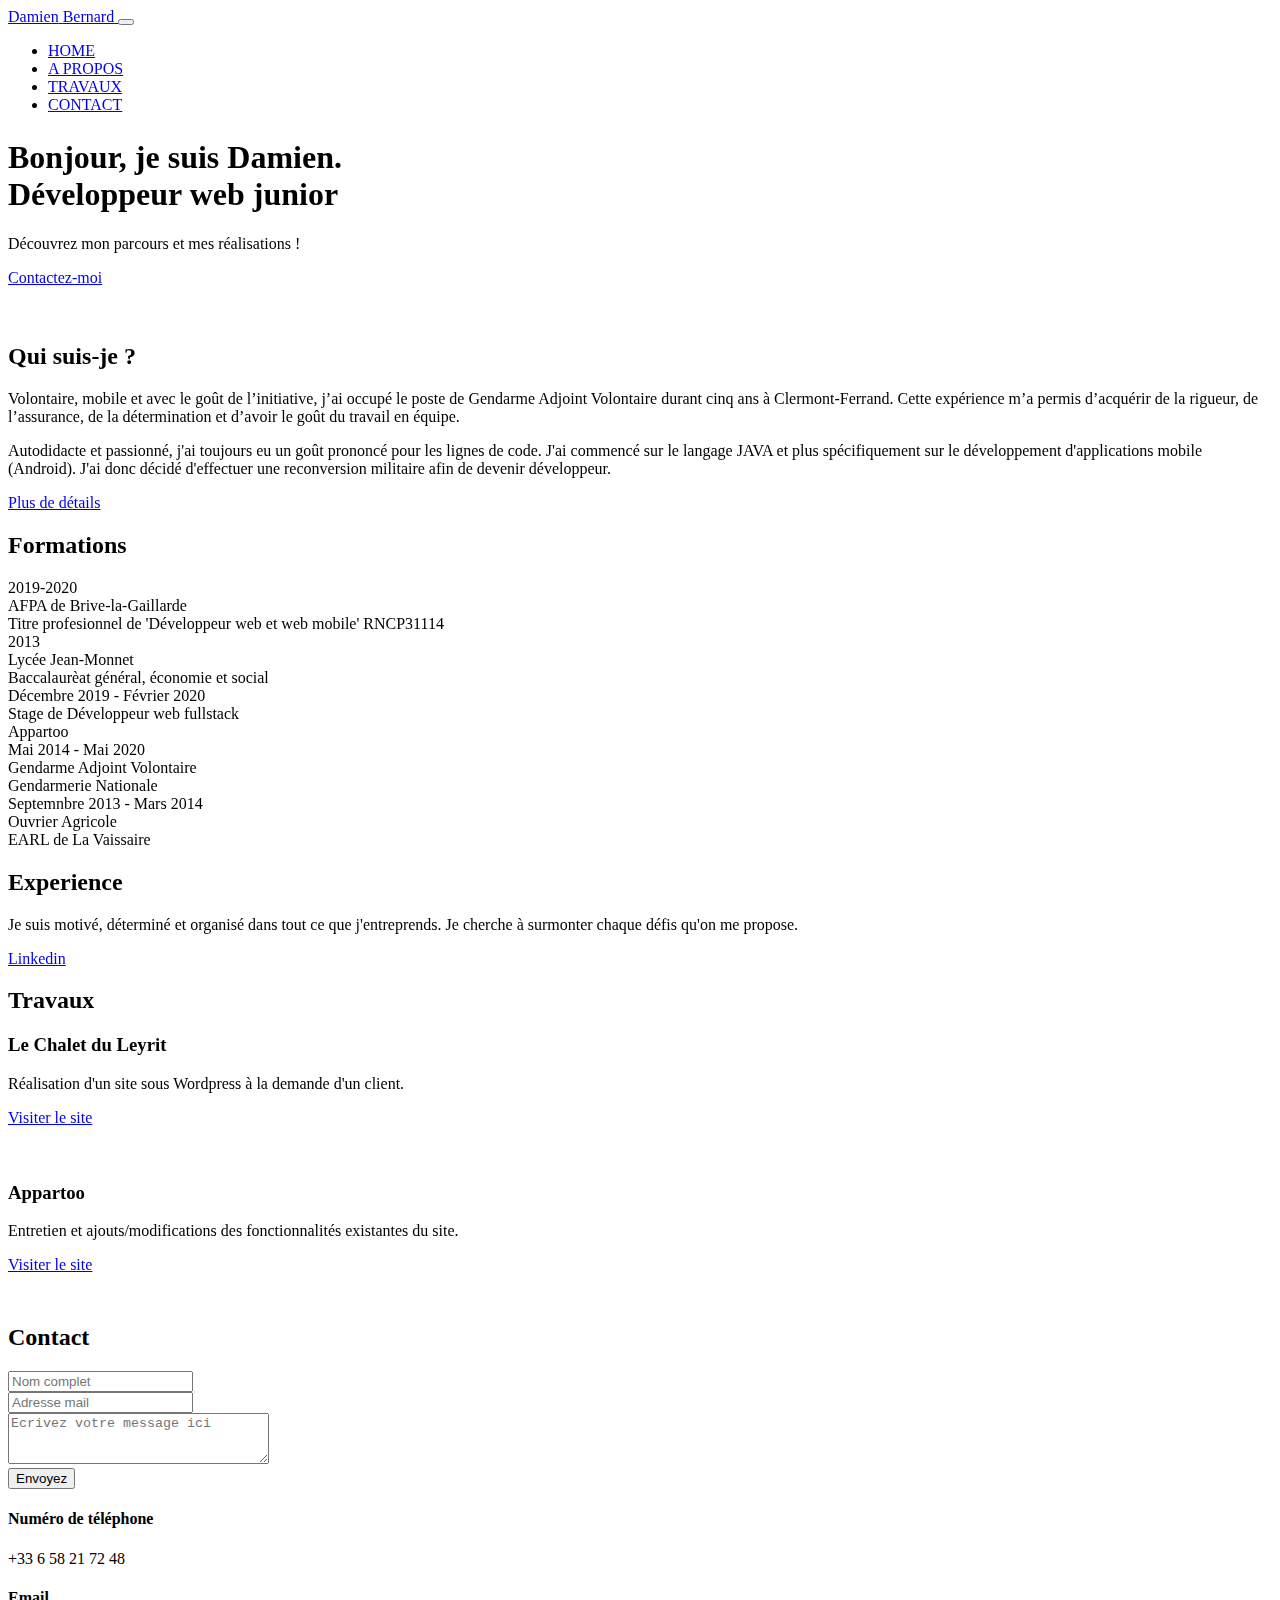
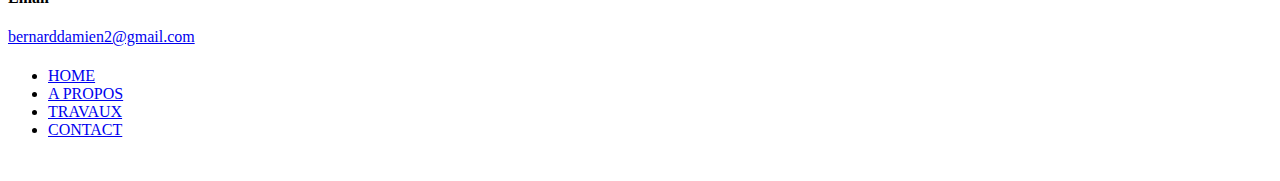
==== index.html @ fbe9af66 "Update index.html" ====
<!DOCTYPE html>
<html lang="en">

<head>
	<meta name="generator" content="Hugo 0.74.3" />

    <meta charset="UTF-8"/>
<meta name="viewport" content="width=device-width, initial-scale=1.0"/>
<meta http-equiv="X-UA-Compatible" content="ie=edge"/>

<script>
    (function (w, d, s, l, i) {
        w[l] = w[l] || [];
        w[l].push({
            'gtm.start': new Date().getTime(),
            event: 'gtm.js'
        });
        var f = d.getElementsByTagName(s)[0],
            j = d.createElement(s),
            dl = l != 'dataLayer' ? '&l=' + l : '';
        j.async = true;
        j.src =
            'https://www.googletagmanager.com/gtm.js?id=GTM-000000' + i + dl;
        f.parentNode.insertBefore(j, f);
    })(window, document, 'script', 'dataLayer', 'GTM-000000');
</script>


<title></title>
<style>
     
    .rad-fade-in {
        will-change: opacity, transform;
        animation-name: rad-fade-in-fallback;
        animation-duration: 5s;
        animation-fill-mode: both;
    }

    @keyframes rad-fade-in-fallback {
        0% {
            opacity: 0;
        }

        75% {
            opacity: 0;
        }

        100% {
            opacity: 1;
        }
    }

    .fonts-loaded .rad-fade-in.rad-waiting {
        animation-name: none;
        opacity: 0;
    }

    .fonts-loaded .rad-fade-in.rad-animate {
        animation-name: rad-fade-in;
        animation-duration: 1.1s;
        animation-fill-mode: both;
    }

    @keyframes rad-fade-in {
        0% {
            opacity: 0;
        }

        100% {
            opacity: 1;
        }
    }

     
    .rad-fade-in-long {
        will-change: opacity, transform;
        animation-name: rad-fade-in-long-fallback;
        animation-duration: 8s;
        animation-fill-mode: both;
    }

    @keyframes rad-fade-in-long-fallback {
        0% {
            opacity: 0;
        }

        75% {
            opacity: 0;
        }

        100% {
            opacity: 1;
        }
    }

    .fonts-loaded .rad-fade-in-long.rad-waiting {
        animation-name: none;
        opacity: 0;
    }

    .fonts-loaded .rad-fade-in-long.rad-animate {
        animation-name: rad-fade-in-long;
        animation-duration: 2s;
        animation-fill-mode: both;
    }

    @keyframes rad-fade-in-long {
        0% {
            opacity: 0;
        }

        20% {
            opacity: 0;
        }

        100% {
            opacity: 1;
        }
    }

     
    .rad-fade-down {
        will-change: opacity, transform;
        animation-name: rad-fade-down-fallback;
        animation-duration: 5s;
        animation-fill-mode: both;
        transform: translateY(-30px);
    }

    @keyframes rad-fade-down-fallback {
        0% {
            opacity: 0;
            transform: translateY(-30px);
        }

        75% {
            opacity: 0;
            transform: translateY(-30px);
        }

        100% {
            opacity: 1;
            transform: translateY(0);
        }
    }

    .fonts-loaded .rad-fade-down.rad-waiting {
        animation-name: none;
        opacity: 0;
        transform: translateY(-30px);
    }

    .fonts-loaded .rad-fade-down.rad-animate {
        animation-name: rad-fade-down;
        animation-duration: 1.1s;
    }

    @keyframes rad-fade-down {
        0% {
            opacity: 0;
            transform: translateY(-30px);
        }

        100% {
            opacity: 1;
            transform: translateY(0);
        }
    }

     
    .rad-scale-down {
        will-change: opacity, transform;
        animation-name: rad-scale-down-fallback;
        animation-duration: 5s;
        animation-fill-mode: both;
        transform-origin: 50% 0;
    }

    @keyframes rad-scale-down-fallback {
        0% {
            opacity: 0;
            transform: scaleY(0.95);
        }

        75% {
            opacity: 0;
            transform: scaleY(0.95);
        }

        100% {
            opacity: 1;
            transform: scaleY(1);
        }
    }

    .fonts-loaded .rad-scale-down.rad-waiting {
        animation-name: none;
        opacity: 0;
        transform: scaleY(0.95);
    }

    .fonts-loaded .rad-scale-down.rad-animate {
        animation-name: rad-scale-down;
        animation-duration: 1.1s;
        animation-fill-mode: both;
    }

    @keyframes rad-scale-down {
        0% {
            opacity: 0;
            transform: scaleY(0.95);
        }

        100% {
            opacity: 1;
            transform: scaleY(1);
        }
    }
</style>


<link rel="stylesheet" href="https://raditian-hugo.radity.com/css/main.css"/>

<link rel="stylesheet" href="https://raditian-hugo.radity.com/css/rad-icons.css"/>

<link rel="stylesheet" href="https://raditian-hugo.radity.com/css/custom.css"/>


    


</head>

<body>

	<header class="header fixed-top rad-animation-group" id="header">
  <div class="container rad-fade-in">
    <nav class="navbar navbar-expand-lg navbar-light p-0">
      <a class="navbar-brand" href="https://raditian-hugo.radity.com/">
        <span>Damien</span>
        <span>Bernard</span>
        
      </a>
      <button
        class="navbar-toggler"
        type="button"
        data-toggle="collapse"
        data-target="#navbarSupportedContent, #header"
        aria-controls="navbarSupportedContent"
        aria-expanded="false"
        aria-label="Toggle navigation"
      >
        <span class="navbar-toggler-icon"></span>
      </button>

      <div class="collapse navbar-collapse" id="navbarSupportedContent">
        <ul class="navbar-nav ml-lg-auto">
          <li class="nav-item">
            <a class="nav-link" href="https://raditian-hugo.radity.com/">HOME</a>
          </li>
          
          <li class="nav-item">
            <a data-scroll class="nav-link" href="#about"
              >A PROPOS</a
            >
          </li>
          
          <li class="nav-item">
            <a data-scroll class="nav-link" href="#portfolio"
              >TRAVAUX</a
            >
          </li>
          
          <li class="nav-item">
            <a data-scroll class="nav-link" href="#contact"
              >CONTACT</a
            >
          </li>
          
        </ul>
      </div>
    </nav>
  </div>
</header>


	
	
<section class="rad-showcase rad-showcase--index rad-animation-group rad-fade-down">
  <div class="rad-showcase__bg">
    <img
      class="lozad img-responsive"
      src="[data-uri]"
      data-src="https://raditian-hugo.radity.com/img/showcase/showcase2.png"
      data-srcset="https://raditian-hugo.radity.com/img/showcase/showcase2.png 1x, https://raditian-hugo.radity.com/img/showcase/showcase2@2x.png 2x"
      alt=""
    />
  </div>
  <div class="container">
    <div class="row">
      <div class="col-12 col-sm-12 col-md-8 col-lg-7 col-xl-6">
        <h1 class="display-1">
          Bonjour, je suis Damien.
          <br />
          <span
            >Développeur web junior</span
          >
        </h1>
        <p class="lead">
          Découvrez mon parcours et mes réalisations !
        </p>
        <a
          href="#contact"
          class="btn btn-primary"
        >
          <i class="icon-mail-fill"></i>
          Contactez-moi
        </a>
      </div>
    </div>
    <div class="row platform-links">
      <div class="col-12">
        
        <a href="https://www.linkedin.com/in/damien-bernard-83b932193/" target="_blank"
          ><i class="icon-linkedin-line"></i
        ></a>
        
        <a href="https://github.com/DamienBERNARD666" target="_blank"
          ><i class="icon-github-line"></i
        ></a>
        
        <a href="https://www.instagram.com/damien.bernard999/" target="_blank"
          ><i class="icon-instagram-line"></i
        ></a>
        
      </div>
    </div>
  </div>
  <div class="rad-showcase__bg rad-showcase__bg--mobile">
    <img
      class="lozad img-responsive"
      src="[data-uri]"
      data-src="https://raditian-hugo.radity.com/img/showcase/showcase-mobile2.jpg"
      alt=""
    />
  </div>
</section>


	
	
<section class="section rad-animation-group pb-0" id="about">
  <div class="container rad-fade-down">
    <div class="row d-flex flex-column-reverse flex-md-row">
      <div class="about__profile-picture col-12 col-md-6">
        <img
          class="lozad img-responsive image-left-overflow"
          src="[data-uri]"
          data-src="./img/who-am-i/user-picture2.png"
          data-srcset="./img/who-am-i/user-picture2.png 1x, ./img/who-am-i/user-picture2@2x.png 2x"
          alt="Profile Picture"
        />
      </div>
      <div class="col-12 col-md-6 my-auto my-auto">
        <h2>Qui suis-je ?</h2>
        <p class="lead">
          <p class="lead"> Volontaire, mobile et avec le goût de l’initiative, j’ai occupé le poste de Gendarme Adjoint Volontaire durant cinq ans à Clermont-Ferrand. Cette expérience m’a permis d’acquérir de la rigueur, de l’assurance, de la détermination et d’avoir le goût du travail en équipe. </p> <p class="lead"> Autodidacte et passionné, j'ai toujours eu un goût prononcé pour les lignes de code. J'ai commencé sur le langage JAVA et plus spécifiquement sur le développement d'applications mobile (Android). J'ai donc décidé d'effectuer une reconversion militaire afin de devenir développeur. </p>
        </p>
        <a
          href="https://www.linkedin.com/in/damien-bernard-83b932193/"
          target="_blank"
          class="btn btn-primary"
        >
          <i class="icon-smile-fill"></i>
          Plus de détails
        </a>
      </div>
    </div>
  </div>
</section>


	
	
<section class="section section--border-bottom rad-animation-group">
    <div class="container">
        <div class="row rad-fade-down">
            <div class="col-12">
                <h2>Formations</h2>
                <div class="row pt-2 pt-md-4">
                    
                    <div class="col-12 col-sm-6 mb-4 mb-sm-0">
                        <div class="education">
                            <div class="education__date">2019-2020</div>
                            <div class="education__title">AFPA de Brive-la-Gaillarde</div>
                            <div class="education__degree">
                                Titre profesionnel de &#39;Développeur web et web mobile&#39; RNCP31114
                            </div>
                        </div>
                    </div>
                    
                    <div class="col-12 col-sm-6 mb-4 mb-sm-0">
                        <div class="education">
                            <div class="education__date">2013</div>
                            <div class="education__title">Lycée Jean-Monnet</div>
                            <div class="education__degree">
                                Baccalaurèat général, économie et social
                            </div>
                        </div>
                    </div>
                    
                </div>
            </div>
        </div>
    </div>
</section>


	
	
<section id="experience" class="section section--border-bottom rad-animation-group">
    <div class="container">
        <div class="row flex-column-reverse flex-md-row rad-fade-down">
            <div class="col-12 col-sm-6 mt-5 mt-sm-0">
                
                <div class="experience">
                    <div class="experience__date">Décembre 2019 - Février 2020</div>
                    <div class="experience__title">Stage de Développeur web fullstack</div>
                    <div class="experience__company">Appartoo</div>
                </div>
                
                <div class="experience">
                    <div class="experience__date">Mai 2014 - Mai 2020</div>
                    <div class="experience__title">Gendarme Adjoint Volontaire</div>
                    <div class="experience__company">Gendarmerie Nationale</div>
                </div>
                
                <div class="experience">
                    <div class="experience__date">Septemnbre 2013 - Mars 2014</div>
                    <div class="experience__title">Ouvrier Agricole</div>
                    <div class="experience__company">EARL de La Vaissaire</div>
                </div>
                
            </div>
            <div class="col-12 col-sm-6">
                <h2>Experience</h2>
                <p class="lead">
                    Je suis motivé, déterminé et organisé dans tout ce que j&#39;entreprends. Je cherche à surmonter chaque défis qu&#39;on me propose.
                </p>
                <a href="https://www.linkedin.com/in/damien-bernard-83b932193//" class="btn btn-primary"
                   target="_blank">
                    <i class="icon-linkedin-fill"></i>
                    Linkedin
                    <i class="icon-arrow-right"></i></a>
                <a href="https://raditian-hugo.radity.com/" class="btn btn-frameless"
                   target="_blank">
                    <i class=""></i>
                    
                </a>
            </div>
        </div>
    </div>
</section>


	
	
<section id="portfolio" class="section section--border-bottom">
  <div class="container">
    <h2 class=" rad-animation-group rad-fade-down">
      Travaux
    </h2>
    <div class="row row--padded rad-animation-group rad-fade-down">
      <div class="col-12">
        <div class="clients">
          
        </div>
      </div>
    </div>
    
    <div
      class="row row--padded rad-animation-group rad-fade-down flex-column-reverse flex-md-row"
    >
      
      <div class="col-12 col-md-5 mt-4 mt-md-0 my-md-auto">
        <h3>Le Chalet du Leyrit</h3>
        <p class="lead">
          Réalisation d&#39;un site sous Wordpress à la demande d&#39;un client.
        </p>
        <a href="https://lechaletduleyrit.fr/" class="btn btn-primary"
          >Visiter le site<i class="icon-arrow-right"></i
        ></a>
      </div>
      <div class="col-12 col-md-7 pl-md-0 text-right">
        <img
          class='lozad img-responsive img-clip-left-backward'
          src="[data-uri]"
          data-src="https://raditian-hugo.radity.com/img/works/lechaletduleyrit.jpg"
          data-srcset="https://raditian-hugo.radity.com/img/works/lechaletduleyrit.jpg 1x, https://raditian-hugo.radity.com/img/works/lechaletduleyrit@2x.jpg 2x"
          alt="Le Chalet du Leyrit"
        />
      </div>
      
    </div>
    
    <div
      class="row row--padded rad-animation-group rad-fade-down "
    >
      
      <div class="col-12 col-md-7 pl-md-0 text-right">
        <img
          class='lozad img-responsive img-clip-right-backward'
          src="[data-uri]"
          data-src="https://raditian-hugo.radity.com/img/works/appartoo.jpg"
          data-srcset="https://raditian-hugo.radity.com/img/works/appartoo.jpg 1x, https://raditian-hugo.radity.com/img/works/appartoo@2x.jpg 2x"
          alt="Appartoo"
        />
      </div>
      <div class="col-12 col-md-5 mt-4 mt-md-0 my-md-auto">
        <h3>Appartoo</h3>
        <p class="lead">
          Entretien et ajouts/modifications des fonctionnalités existantes du site.
        </p>
        <a href="https://www.appartoo.com/" class="btn btn-primary"
          >Visiter le site<i class="icon-arrow-right"></i
        ></a>
      </div>
      
    </div>
    
  </div>
</section>


	
	
<section id="contact" class="section section--contact pt-0">
    <div class="container">
        <div class="contact">
            <h2>Contact</h2>
            <div class="row pt-2">
                <div class="col-12 col-lg-7">
                    <form action="mailto:bernarddamien2@gmail.com" method="POST" enctype="text/plain">
                        <div class="row">
                            <div class="col-12 col-sm-6">
                                <input type="text" name="Nom complet" id="full_name"
                                       placeholder="Nom complet"/>
                            </div>
                            <div class="col-12 col-sm-6">
                                <input type="text" name="Email" id="email"
                                       placeholder="Adresse mail"/>
                            </div>
                        </div>
                        <div class="row pt-4">
                            <div class="col-12">
                                <textarea name="Corps du message" id="message"
                                          cols="30" rows="3" placeholder="Ecrivez votre message ici"></textarea>
                            </div>
                        </div>
                        <div class="row pt-4">
                            <div class="col-12">
                                <button type="submit" class="btn btn-primary">
                                    <i class="icon-mail-fill"></i>
                                    Envoyez
                                </button>
                            </div>
                        </div>
                    </form>
                </div>
                <div class="col-12 col-lg-5 contact__info">
                    <h4>Numéro de téléphone</h4>
                    <span>&#43;33 6 58 21 72 48</span>
                    <h4>Email</h4>
                    <span><a href="mailto:bernarddamien2@gmail.com">bernarddamien2@gmail.com</a></span>
                    <h4></h4>
                    <span></span>
                </div>
            </div>
        </div>
    </div>
</section>


	

	<footer class="footer">
  <div class="container">
    <div class="footer__left">
      <div class="footer__copy">
        
      </div>
    </div>
    <div class="footer__links">
      <ul class="navbar-nav ">
        <li class="nav-item">
          <a class="nav-link" href="/">HOME</a>
        </li>
        
        <li class="nav-item">
          <a class="nav-link" href="https://raditian-hugo.radity.com/">A PROPOS</a>
        </li>
        
        <li class="nav-item">
          <a class="nav-link" href="https://raditian-hugo.radity.com/">TRAVAUX</a>
        </li>
        
        <li class="nav-item">
          <a class="nav-link" href="https://raditian-hugo.radity.com/">CONTACT</a>
        </li>
        
      </ul>
    </div>
    <div class="footer__right">
      <a href="https://radity.com/"
        ><img
          src="https://raditian-hugo.radity.com/"
          srcset="https://raditian-hugo.radity.com/ 1x, https://raditian-hugo.radity.com/ 2x"
          alt=""
      /></a>
    </div>
  </div>
</footer>

    <script src='https://raditian-hugo.radity.com/js/rad-animations.js'></script>
<script src='https://raditian-hugo.radity.com/js/library/lozad.min.js'></script>
<script>
  window.addEventListener("load", function() {
    var observer = window.lozad(".lozad", {
      rootMargin: window.innerHeight / 2 + "px 0px",
      threshold: 0.01
    }); 
    observer.observe();
  });
</script>
<script src='https://raditian-hugo.radity.com/js/library/jquery-3.3.1.slim.min.js'></script>
<script src='https://raditian-hugo.radity.com/js/library/bootstrap.min.js'></script>
<script src='https://raditian-hugo.radity.com/js/sticky-header.js'></script>
<script src='https://raditian-hugo.radity.com/js/library/smooth-scroll.polyfills.min.js'></script>
<script src='https://raditian-hugo.radity.com/js/library/fontfaceobserver.js'></script>
<script>
  (function(w) {
    
    if (w.document.documentElement.className.indexOf("fonts-loaded") > -1) {
      return;
    }
    var fontA = new w.FontFaceObserver("Inter", {
      weight: 300
    });
    var fontB = new w.FontFaceObserver("Inter", {
      weight: 400
    });
    var fontC = new w.FontFaceObserver("Inter", {
      weight: 500
    });
    var fontD = new w.FontFaceObserver("Inter", {
      weight: 600
    });
    var fontE = new w.FontFaceObserver("Inter", {
      weight: 700
    });
    var fontF = new w.FontFaceObserver("Inter", {
      weight: 900
    });
    w.Promise.all([fontA.load(), fontC.load(), fontF.load()]).then(function() {
      w.document.documentElement.className += " fonts-loaded";
    });
  })(this);
</script>
<script>
  const scroll = new SmoothScroll('a[href*="#"]');
    $('a.nav-link').on('click', () => {
      const navbar = $('.navbar-collapse');
      if (navbar && navbar.hasClass('show')) {
        $('.navbar-toggler').click();
      }
    })
</script>

</body>

</html>
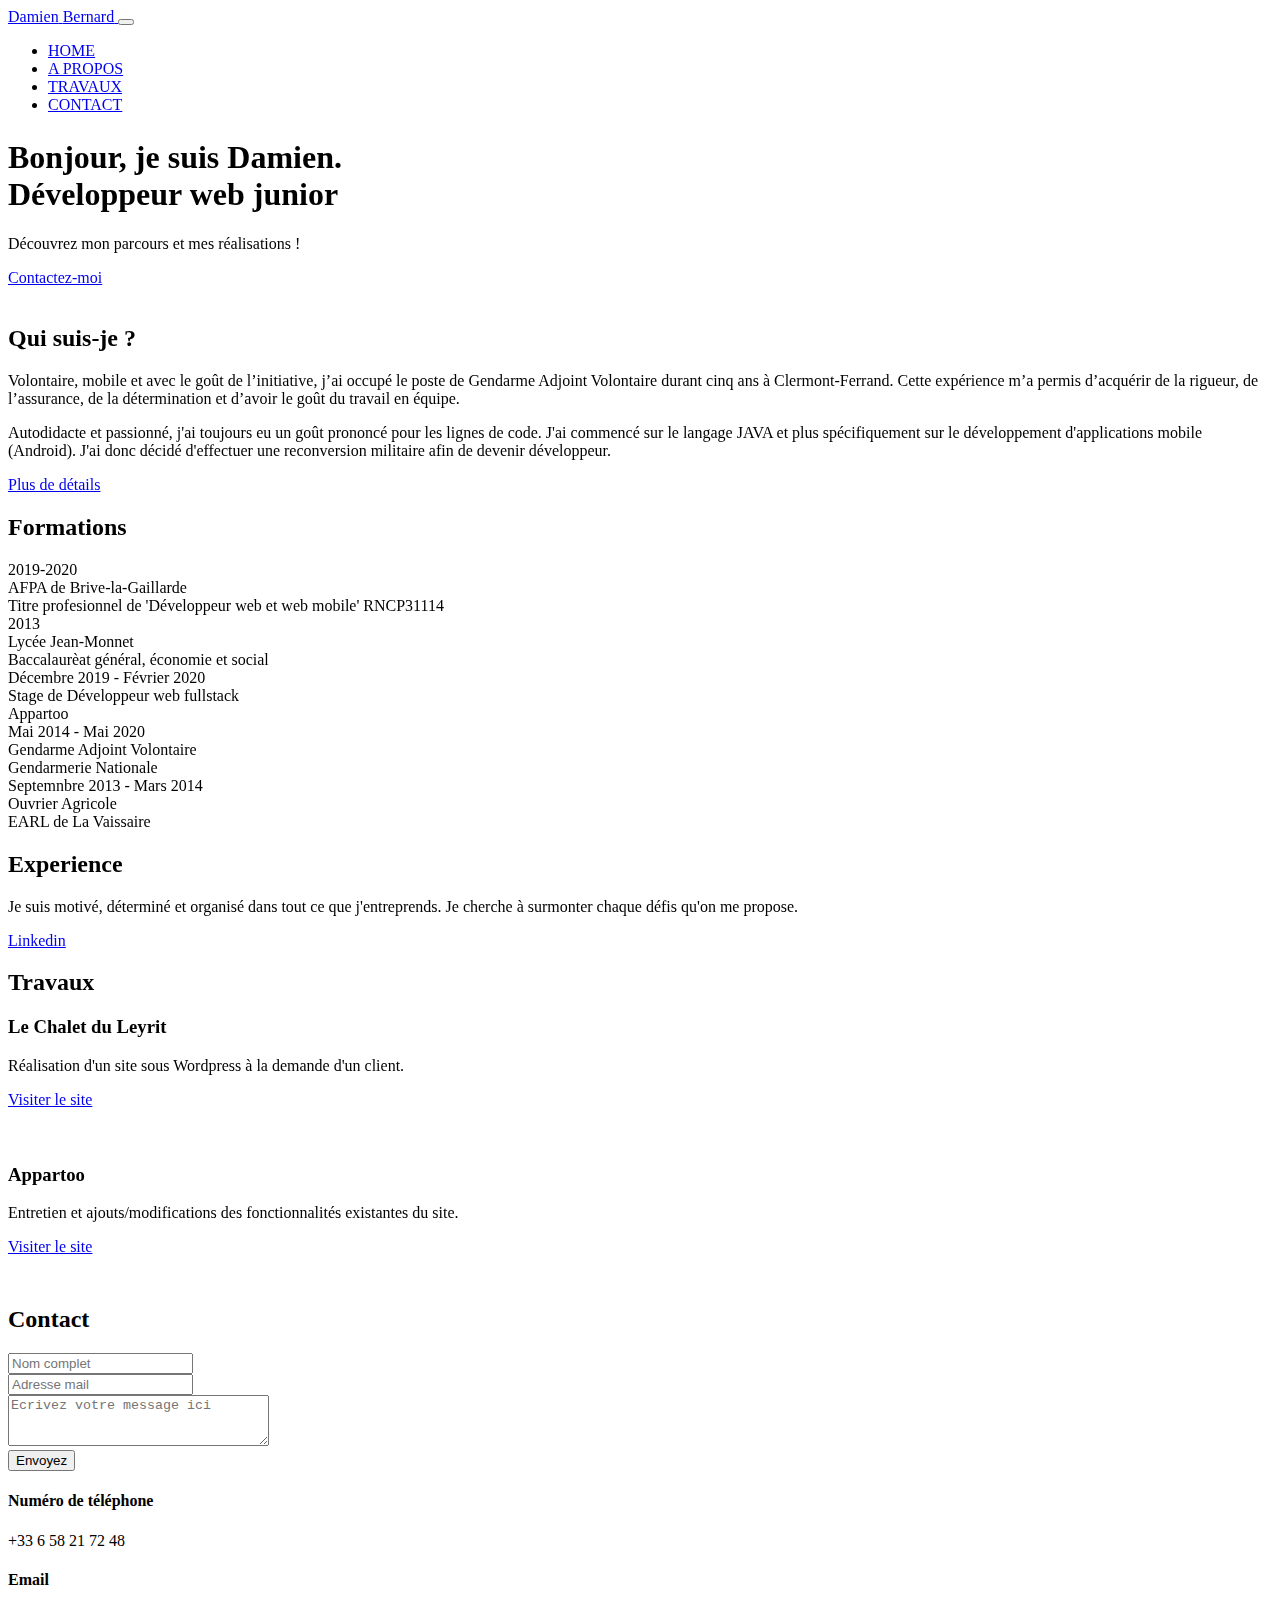
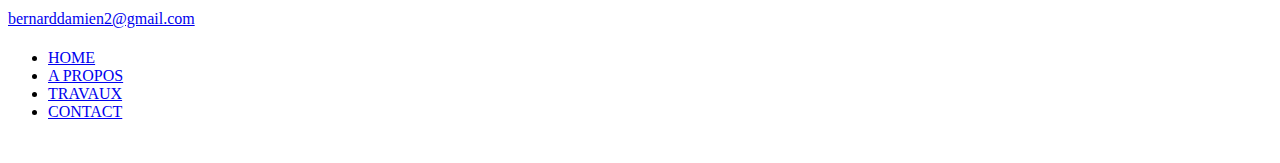
==== commit eb06b9de: "Update index.html" ====
--- a/index.html
+++ b/index.html
@@ -292,8 +292,8 @@
     <img
       class="lozad img-responsive"
       src="[data-uri]"
-      data-src="https://raditian-hugo.radity.com/img/showcase/showcase2.png"
-      data-srcset="https://raditian-hugo.radity.com/img/showcase/showcase2.png 1x, https://raditian-hugo.radity.com/img/showcase/showcase2@2x.png 2x"
+      data-src="img/showcase/showcase2.png"
+      data-srcset="img/showcase/showcase2.png 1x, img/showcase/showcase2@2x.png 2x"
       alt=""
     />
   </div>
@@ -338,7 +338,7 @@
     </div>
   </div>
   <div class="rad-showcase__bg rad-showcase__bg--mobile">
-    <img
+    <img!
       class="lozad img-responsive"
       src="[data-uri]"
       data-src="https://raditian-hugo.radity.com/img/showcase/showcase-mobile2.jpg"
@@ -357,8 +357,8 @@
         <img
           class="lozad img-responsive image-left-overflow"
           src="[data-uri]"
-          data-src="./img/who-am-i/user-picture2.png"
-          data-srcset="./img/who-am-i/user-picture2.png 1x, ./img/who-am-i/user-picture2@2x.png 2x"
+          data-src="img/who-am-i/user-picture2.png"
+          data-srcset="img/who-am-i/user-picture2.png 1x, img/who-am-i/user-picture2@2x.png 2x"
           alt="Profile Picture"
         />
       </div>
@@ -453,11 +453,7 @@
                     <i class="icon-linkedin-fill"></i>
                     Linkedin
                     <i class="icon-arrow-right"></i></a>
-                <a href="https://raditian-hugo.radity.com/" class="btn btn-frameless"
-                   target="_blank">
-                    <i class=""></i>
-                    
-                </a>
+               
             </div>
         </div>
     </div>
@@ -496,8 +492,8 @@
         <img
           class='lozad img-responsive img-clip-left-backward'
           src="[data-uri]"
-          data-src="https://raditian-hugo.radity.com/img/works/lechaletduleyrit.jpg"
-          data-srcset="https://raditian-hugo.radity.com/img/works/lechaletduleyrit.jpg 1x, https://raditian-hugo.radity.com/img/works/lechaletduleyrit@2x.jpg 2x"
+          data-src="img/works/lechaletduleyrit.jpg"
+          data-srcset="img/works/lechaletduleyrit.jpg 1x, img/works/lechaletduleyrit@2x.jpg 2x"
           alt="Le Chalet du Leyrit"
         />
       </div>
@@ -512,8 +508,8 @@
         <img
           class='lozad img-responsive img-clip-right-backward'
           src="[data-uri]"
-          data-src="https://raditian-hugo.radity.com/img/works/appartoo.jpg"
-          data-srcset="https://raditian-hugo.radity.com/img/works/appartoo.jpg 1x, https://raditian-hugo.radity.com/img/works/appartoo@2x.jpg 2x"
+          data-src="img/works/appartoo.jpg"
+          data-srcset="img/works/appartoo.jpg 1x, img/works/appartoo@2x.jpg 2x"
           alt="Appartoo"
         />
       </div>
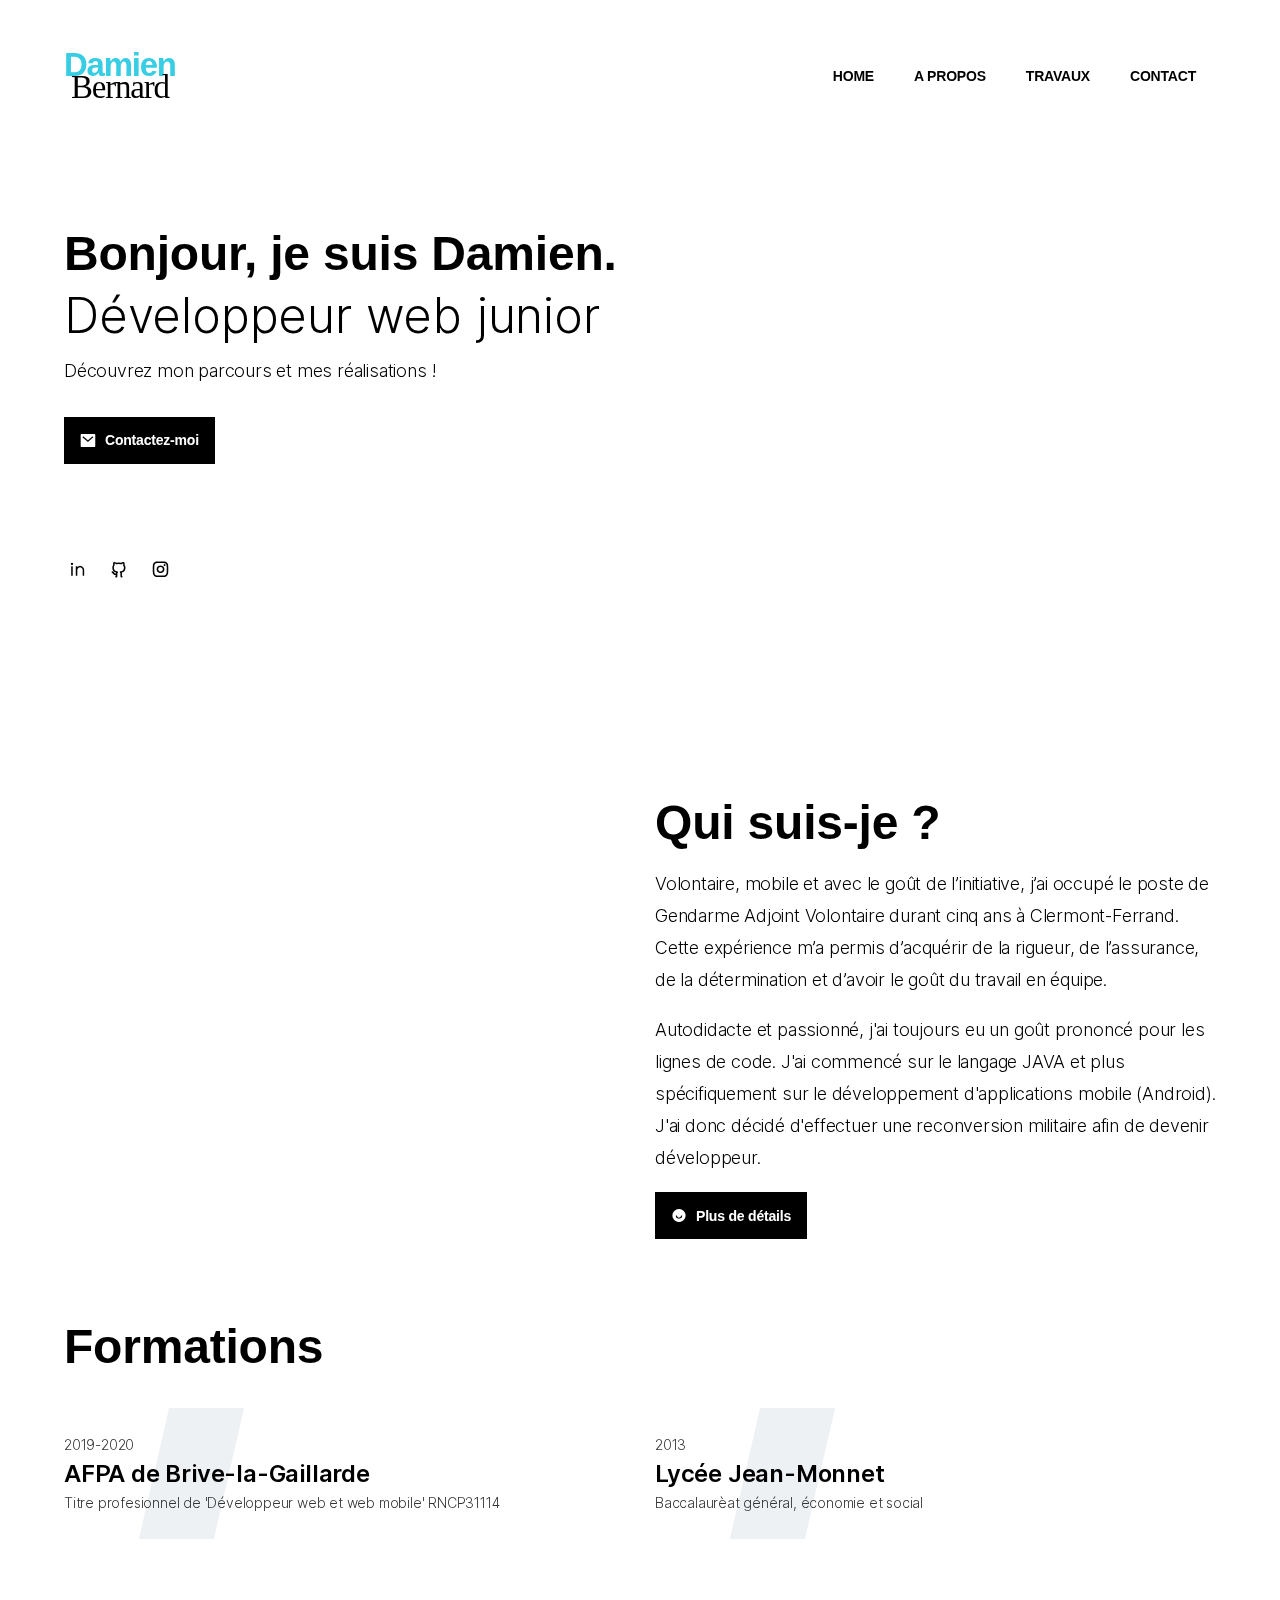
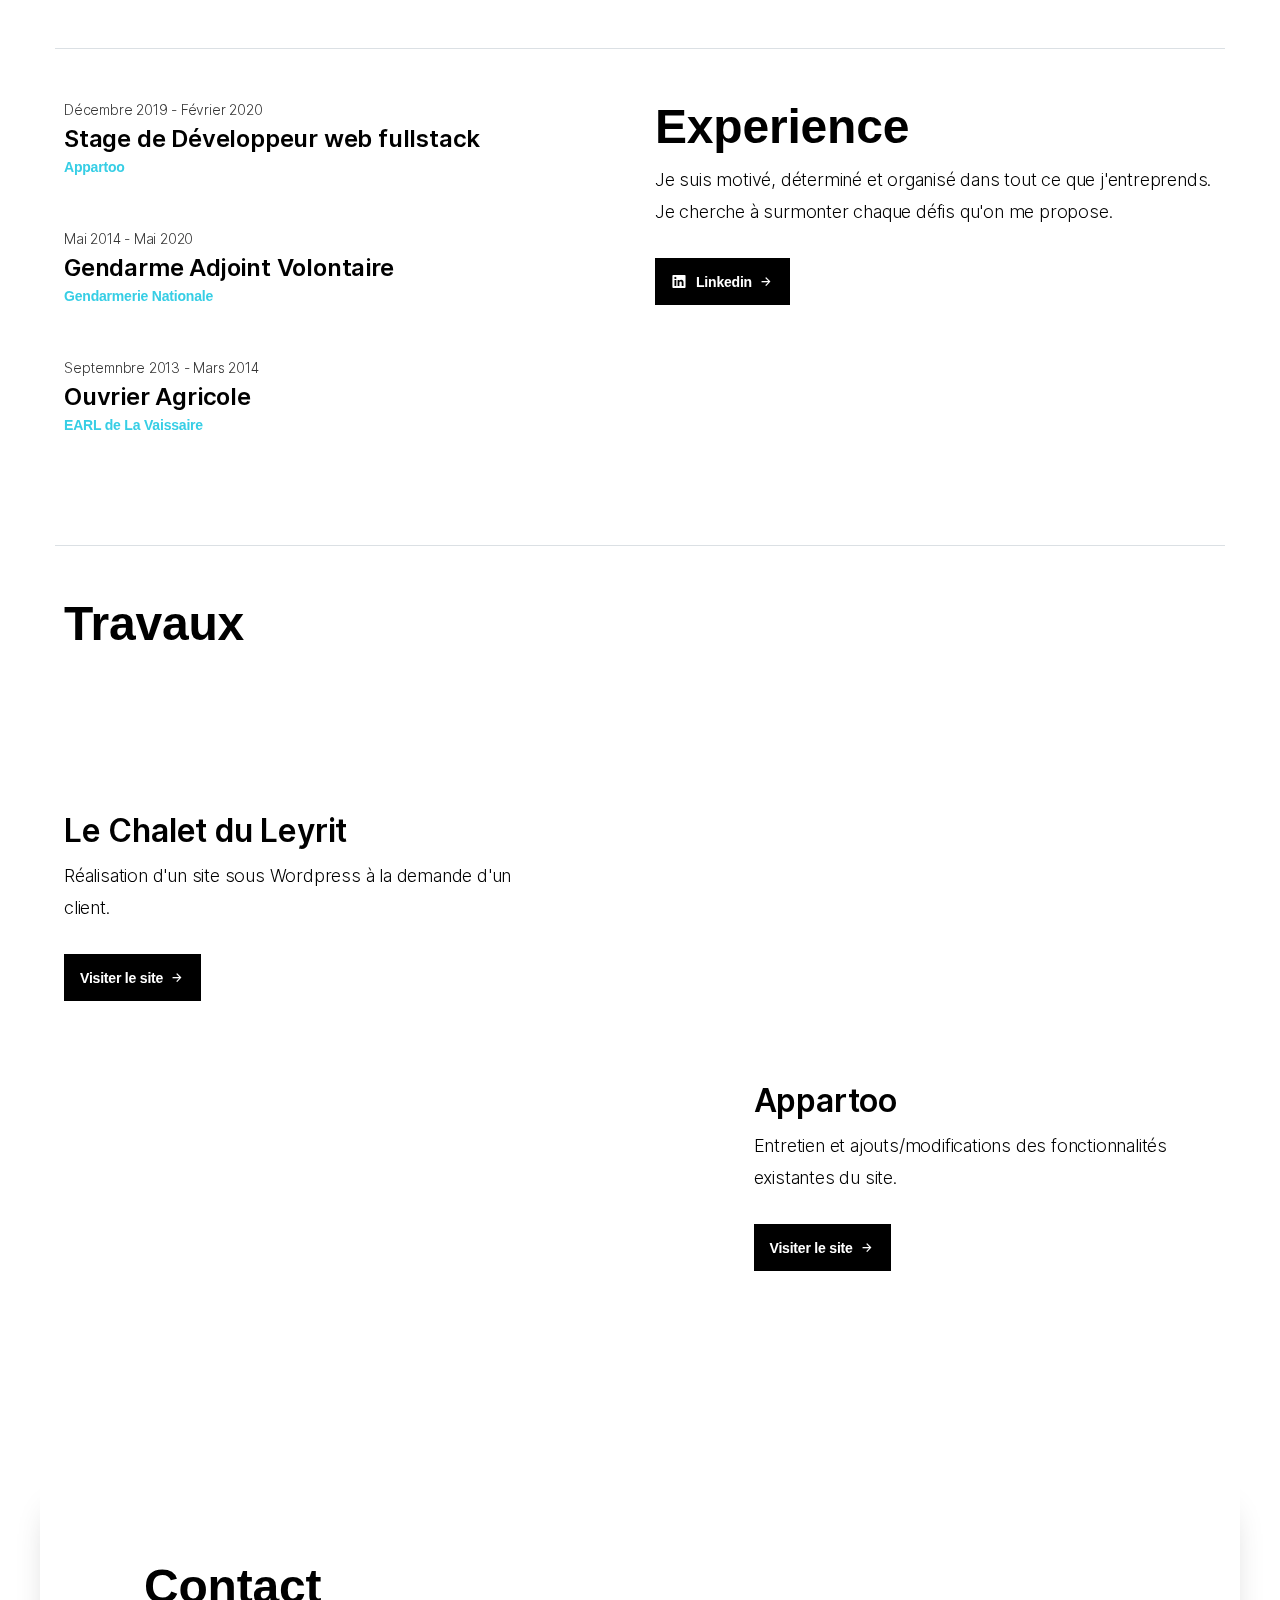
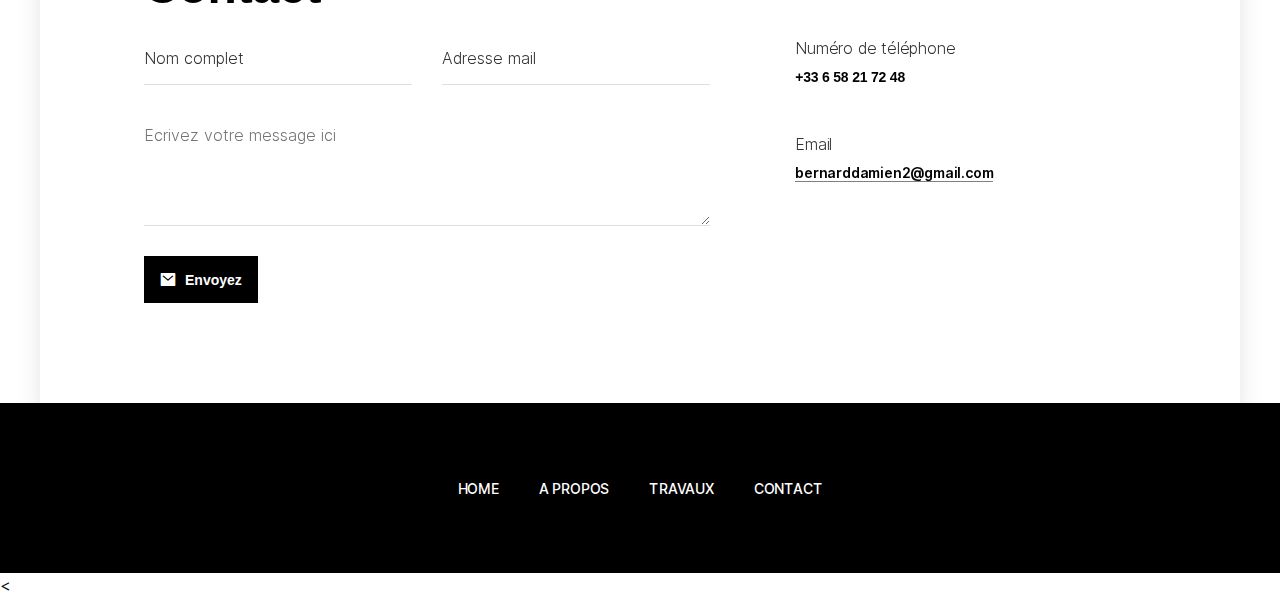
==== commit de826602: "Update index.html" ====
--- a/index.html
+++ b/index.html
@@ -220,14 +220,11 @@
 </style>
 
 
-<link rel="stylesheet" href="https://raditian-hugo.radity.com/css/main.css"/>
-
-<link rel="stylesheet" href="https://raditian-hugo.radity.com/css/rad-icons.css"/>
-
-<link rel="stylesheet" href="https://raditian-hugo.radity.com/css/custom.css"/>
-
-
-    
+<link rel="stylesheet" href="css/main.css"/>
+
+<link rel="stylesheet" href="css/rad-icons.css"/>
+
+<link rel="stylesheet" href="css/custom.css"/>
 
 
 </head>
@@ -293,8 +290,8 @@
       class="lozad img-responsive"
       src="[data-uri]"
       data-src="img/showcase/showcase2.png"
-      data-srcset="img/showcase/showcase2.png 1x, img/showcase/showcase2@2x.png 2x"
-      alt=""
+      data-srcset="img/showcase/showcase2.png 1x, img/showcase/showcase2.png 2x"
+      alt="showcase"
     />
   </div>
   <div class="container">
@@ -341,7 +338,7 @@
     <img!
       class="lozad img-responsive"
       src="[data-uri]"
-      data-src="https://raditian-hugo.radity.com/img/showcase/showcase-mobile2.jpg"
+      data-src="img/showcase/showcase-mobile~~.jpg"
       alt=""
     />
   </div>
@@ -358,7 +355,7 @@
           class="lozad img-responsive image-left-overflow"
           src="[data-uri]"
           data-src="img/who-am-i/user-picture2.png"
-          data-srcset="img/who-am-i/user-picture2.png 1x, img/who-am-i/user-picture2@2x.png 2x"
+          data-srcset="img/who-am-i/user-picture2.png 1x, img/who-am-i/user-picture2.png 2x"
           alt="Profile Picture"
         />
       </div>
@@ -629,7 +626,7 @@
     observer.observe();
   });
 </script>
-<script src='https://raditian-hugo.radity.com/js/library/jquery-3.3.1.slim.min.js'></script>
+<<script src='https://raditian-hugo.radity.com/js/library/jquery-3.3.1.slim.min.js'></script>
 <script src='https://raditian-hugo.radity.com/js/library/bootstrap.min.js'></script>
 <script src='https://raditian-hugo.radity.com/js/sticky-header.js'></script>
 <script src='https://raditian-hugo.radity.com/js/library/smooth-scroll.polyfills.min.js'></script>
--- a/css/main.css
+++ b/css/main.css
@@ -0,0 +1,17 @@
+.popover,.tooltip,address{font-style:normal}.breadcrumb-item+.breadcrumb-item:hover::before,.btn-link,.btn:hover,.card-link:hover,.dropdown-item.active,.dropdown-item:active,.dropdown-item:focus,.dropdown-item:hover,.nav-link:focus,.nav-link:hover,.navbar-brand:focus,.navbar-brand:hover,.navbar-toggler:focus,.navbar-toggler:hover,.page-link:hover,a,a.badge:focus,a.badge:hover,a:not([href]):not([tabindex]),a:not([href]):not([tabindex]):focus,a:not([href]):not([tabindex]):hover{text-decoration:none}.accordion>.card,.collapsing,.dropdown-divider,.modal-open,.progress,.toast,svg{overflow:hidden}img,svg{vertical-align:middle}.dropdown-menu,.tooltip,body,caption{text-align:left}.popover,.tooltip,button,select{text-transform:none}pre,textarea{overflow:auto}.badge,progress,sub,sup{vertical-align:baseline}.custom-range,.custom-select,[type=search]{-webkit-appearance:none}@font-face{font-family:AutumnMoon;src:url(../fonts/autumn-moon/AutumnMoon.woff) format("woff"),url(../fonts/autumn-moon/AutumnMoon.woff2) format("woff2");font-weight:400;font-style:normal}@font-face{font-family:Inter;font-style:normal;font-weight:300;src:url(../fonts/inter/Inter-Light.woff2) format("woff2"),url(../fonts/inter/Inter-Light.woff) format("woff")}@font-face{font-family:Inter;font-style:normal;font-weight:400;src:url(../fonts/inter/Inter-Regular.woff2) format("woff2"),url(../fonts/inter/Inter-Regular.woff) format("woff")}@font-face{font-family:Inter;font-style:normal;font-weight:500;src:url(../fonts/inter/Inter-Medium.woff2) format("woff2"),url(../fonts/inter/Inter-Medium.woff) format("woff")}@font-face{font-family:Inter;font-style:normal;font-weight:600;src:url(../fonts/inter/Inter-SemiBold.woff2) format("woff2"),url(../fonts/inter/Inter-SemiBold.woff) format("woff")}@font-face{font-family:Inter;font-style:normal;font-weight:700;src:url(../fonts/inter/Inter-Bold.woff2) format("woff2"),url(../fonts/inter/Inter-Bold.woff) format("woff")}@font-face{font-family:Inter;font-style:normal;font-weight:800;src:url(../fonts/inter/Inter-ExtraBold.woff2) format("woff2"),url(../fonts/inter/Inter-ExtraBold.woff) format("woff")}@-webkit-keyframes right-to-left{0%{-webkit-transform:translateX(180%);transform:translateX(180%)}100%{-webkit-transform:translateX(0);transform:translateX(0)}}@keyframes right-to-left{0%{-webkit-transform:translateX(180%);transform:translateX(180%)}100%{-webkit-transform:translateX(0);transform:translateX(0)}}@-webkit-keyframes right-to-left-out{0%{-webkit-transform:translateX(0);transform:translateX(0)}100%{-webkit-transform:translateX(180%);transform:translateX(180%)}}@keyframes right-to-left-out{0%{-webkit-transform:translateX(0);transform:translateX(0)}100%{-webkit-transform:translateX(180%);transform:translateX(180%)}}@-webkit-keyframes left-to-right{0%{opacity:0;-webkit-transform:translateX(-20%);transform:translateX(-20%)}100%{opacity:1;-webkit-transform:translateX(0);transform:translateX(0)}}@keyframes left-to-right{0%{opacity:0;-webkit-transform:translateX(-20%);transform:translateX(-20%)}100%{opacity:1;-webkit-transform:translateX(0);transform:translateX(0)}}@-webkit-keyframes left-to-right-out{0%{-webkit-transform:translateX(0);transform:translateX(0)}100%{-webkit-transform:translateX(-180%);transform:translateX(-180%)}}@keyframes left-to-right-out{0%{-webkit-transform:translateX(0);transform:translateX(0)}100%{-webkit-transform:translateX(-180%);transform:translateX(-180%)}}@-webkit-keyframes newsletter-notification-in{0%{top:100%}100%{top:calc(100% + 10px)}}@keyframes newsletter-notification-in{0%{top:100%}100%{top:calc(100% + 10px)}}@-webkit-keyframes fade-in{0%{opacity:0}100%{opacity:1}}@keyframes fade-in{0%{opacity:0}100%{opacity:1}}@-webkit-keyframes stretch-in{0%{width:0}100%{width:100%}}@keyframes stretch-in{0%{width:0}100%{width:100%}}@-webkit-keyframes slide-to-right{0%{opacity:0;-webkit-transform:translateX(-70px);transform:translateX(-70px)}100%{opacity:1;-webkit-transform:translateX(0);transform:translateX(0)}}@keyframes slide-to-right{0%{opacity:0;-webkit-transform:translateX(-70px);transform:translateX(-70px)}100%{opacity:1;-webkit-transform:translateX(0);transform:translateX(0)}}@-webkit-keyframes slide-to-left{0%{opacity:0;-webkit-transform:translateX(70px);transform:translateX(70px)}100%{-webkit-transform:translateX(0);transform:translateX(0);opacity:1}}@keyframes slide-to-left{0%{opacity:0;-webkit-transform:translateX(70px);transform:translateX(70px)}100%{-webkit-transform:translateX(0);transform:translateX(0);opacity:1}}@-webkit-keyframes fade-out{0%{opacity:1}100%{opacity:0}}@keyframes fade-out{0%{opacity:1}100%{opacity:0}}@-webkit-keyframes animated-node-enter-to-right{0%{opacity:0;-webkit-transform:translateX(-30px);transform:translateX(-30px)}100%{opacity:1;-webkit-transform:translateX(0);transform:translateX(0)}}@keyframes animated-node-enter-to-right{0%{opacity:0;-webkit-transform:translateX(-30px);transform:translateX(-30px)}100%{opacity:1;-webkit-transform:translateX(0);transform:translateX(0)}}@-webkit-keyframes animated-node-enter-to-left{0%{opacity:0;-webkit-transform:translateX(60px);transform:translateX(60px)}100%{opacity:1;-webkit-transform:translateX(0);transform:translateX(0)}}@keyframes animated-node-enter-to-left{0%{opacity:0;-webkit-transform:translateX(60px);transform:translateX(60px)}100%{opacity:1;-webkit-transform:translateX(0);transform:translateX(0)}}@-webkit-keyframes animated-node-enter-to-top{0%{opacity:0;-webkit-transform:translateY(40px);transform:translateY(40px)}100%{opacity:1;-webkit-transform:translateX(0);transform:translateX(0)}}@keyframes animated-node-enter-to-top{0%{opacity:0;-webkit-transform:translateY(40px);transform:translateY(40px)}100%{opacity:1;-webkit-transform:translateX(0);transform:translateX(0)}}/*!
+ * Bootstrap Reboot v4.3.1 (https://getbootstrap.com/)
+ * Copyright 2011-2019 The Bootstrap Authors
+ * Copyright 2011-2019 Twitter, Inc.
+ * Licensed under MIT (https://github.com/twbs/bootstrap/blob/master/LICENSE)
+ * Forked from Normalize.css, licensed MIT (https://github.com/necolas/normalize.css/blob/master/LICENSE.md)
+ *//*!
+ * Bootstrap Grid v4.3.1 (https://getbootstrap.com/)
+ * Copyright 2011-2019 The Bootstrap Authors
+ * Copyright 2011-2019 Twitter, Inc.
+ * Licensed under MIT (https://github.com/twbs/bootstrap/blob/master/LICENSE)
+ */html{box-sizing:border-box;-ms-overflow-style:scrollbar;font-family:sans-serif;line-height:1.15;-webkit-text-size-adjust:100%;-webkit-tap-highlight-color:transparent}.popover,.tooltip,body{font-family:-apple-system,BlinkMacSystemFont,"Segoe UI",Roboto,"Helvetica Neue",Arial,"Noto Sans",sans-serif,"Apple Color Emoji","Segoe UI Emoji","Segoe UI Symbol","Noto Color Emoji"}article,aside,figcaption,figure,footer,header,hgroup,legend,main,nav,section{display:block}label,output{display:inline-block}dl,h1,h2,h3,h4,h5,h6,ol,p,pre,ul{margin-top:0}dd,label,legend{margin-bottom:.5rem}/*!
+ * Bootstrap v4.3.1 (https://getbootstrap.com/)
+ * Copyright 2011-2019 The Bootstrap Authors
+ * Copyright 2011-2019 Twitter, Inc.
+ * Licensed under MIT (https://github.com/twbs/bootstrap/blob/master/LICENSE)
+ */:root{--blue:#007bff;--indigo:#6610f2;--purple:#6f42c1;--pink:#e83e8c;--red:#dc3545;--orange:#fd7e14;--yellow:#ffc107;--green:#28a745;--teal:#20c997;--cyan:#17a2b8;--white:#fff;--gray:#6c757d;--gray-dark:#343a40;--primary:#007bff;--secondary:#6c757d;--success:#28a745;--info:#17a2b8;--warning:#ffc107;--danger:#dc3545;--light:#f8f9fa;--dark:#343a40;--breakpoint-xs:0;--breakpoint-sm:576px;--breakpoint-md:768px;--breakpoint-lg:992px;--breakpoint-xl:1200px;--font-family-sans-serif:-apple-system,BlinkMacSystemFont,"Segoe UI",Roboto,"Helvetica Neue",Arial,"Noto Sans",sans-serif,"Apple Color Emoji","Segoe UI Emoji","Segoe UI Symbol","Noto Color Emoji";--font-family-monospace:SFMono-Regular,Menlo,Monaco,Consolas,"Liberation Mono","Courier New",monospace}*,::after,::before{box-sizing:border-box}body{margin:0;font-size:1rem;font-weight:400;line-height:1.5;color:#212529;background-color:#fff}dt,kbd kbd{font-weight:700}[tabindex="-1"]:focus{outline:0!important}abbr[data-original-title],abbr[title]{-webkit-text-decoration:underline dotted;text-decoration:underline dotted;cursor:help;border-bottom:0;-webkit-text-decoration-skip-ink:none;text-decoration-skip-ink:none}address{margin-bottom:1rem;line-height:inherit}dl,ol,ul{margin-bottom:1rem}ol ol,ol ul,ul ol,ul ul{margin-bottom:0}dd{margin-left:0}blockquote,figure{margin:0 0 1rem}b,strong{font-weight:bolder}small{font-size:80%}sub,sup{position:relative;font-size:75%;line-height:0}sub{bottom:-.25em}sup{top:-.5em}a{color:#007bff;background-color:transparent}a:hover{color:#0056b3;text-decoration:underline}a:not([href]):not([tabindex]),a:not([href]):not([tabindex]):focus,a:not([href]):not([tabindex]):hover{color:inherit}a:not([href]):not([tabindex]):focus{outline:0}code,kbd,pre,samp{font-family:SFMono-Regular,Menlo,Monaco,Consolas,"Liberation Mono","Courier New",monospace;font-size:1em}pre{margin-bottom:1rem}img{border-style:none}table{border-collapse:collapse}caption{padding-top:.75rem;padding-bottom:.75rem;color:#6c757d;caption-side:bottom}th{text-align:inherit}button{border-radius:0}button:focus{outline:dotted 1px;outline:-webkit-focus-ring-color auto 5px}button,input,optgroup,select,textarea{margin:0;font-family:inherit;font-size:inherit;line-height:inherit}button,input{overflow:visible}select{word-wrap:normal}[type=button],[type=reset],[type=submit],button{-webkit-appearance:button}[type=button]:not(:disabled),[type=reset]:not(:disabled),[type=submit]:not(:disabled),button:not(:disabled){cursor:pointer}[type=button]::-moz-focus-inner,[type=reset]::-moz-focus-inner,[type=submit]::-moz-focus-inner,button::-moz-focus-inner{padding:0;border-style:none}input[type=checkbox],input[type=radio]{box-sizing:border-box;padding:0}input[type=date],input[type=datetime-local],input[type=month],input[type=time]{-webkit-appearance:listbox}textarea{resize:vertical}fieldset{min-width:0;padding:0;margin:0;border:0}legend{width:100%;max-width:100%;padding:0;font-size:1.5rem;line-height:inherit;color:inherit;white-space:normal}.blockquote,hr{margin-bottom:1rem}[type=number]::-webkit-inner-spin-button,[type=number]::-webkit-outer-spin-button{height:auto}[type=search]{outline-offset:-2px}[type=search]::-webkit-search-decoration{-webkit-appearance:none}::-webkit-file-upload-button{font:inherit;-webkit-appearance:button}.display-2,.display-3,.display-4{font-weight:300;line-height:1.2}summary{display:list-item;cursor:pointer}template{display:none}[hidden]{display:none!important}.h1,h1{font-size:2.5rem}.h2,h2{font-size:2rem}.h3,h3{font-size:1.75rem}.close,.h4,h4{font-size:1.5rem}.h5,h5{font-size:1.25rem}.h6,h6{font-size:1rem}.display-2{font-size:5.5rem}.display-3{font-size:4.5rem}.display-4{font-size:3.5rem}hr{box-sizing:content-box;height:0;overflow:visible;margin-top:1rem;border:0;border-top:1px solid rgba(0,0,0,.1)}.img-fluid,.img-thumbnail{max-width:100%;height:auto}.small,small{font-size:80%;font-weight:400}.mark,mark{padding:.2em;background-color:#fcf8e3}.list-inline,.list-unstyled{padding-left:0;list-style:none}.list-inline-item{display:inline-block}.list-inline-item:not(:last-child){margin-right:.5rem}.initialism{font-size:90%;text-transform:uppercase}.blockquote{font-size:1.25rem}.blockquote-footer{display:block;font-size:80%;color:#6c757d}.blockquote-footer::before{content:"\2014\00A0"}.dropdown-toggle::after,.dropleft .dropdown-toggle::after,.dropleft .dropdown-toggle::before,.dropright .dropdown-toggle::after,.dropup .dropdown-toggle::after{content:""}.img-thumbnail{padding:.25rem;background-color:#fff;border:1px solid #dee2e6;border-radius:.25rem}.figure{display:inline-block}.figure-img{margin-bottom:.5rem;line-height:1}.form-group,.table{margin-bottom:1rem}.figure-caption{font-size:90%;color:#6c757d}code,kbd{font-size:87.5%}a>code,pre code{color:inherit}code{color:#e83e8c;word-break:break-word}kbd{padding:.2rem .4rem;color:#fff;background-color:#212529;border-radius:.2rem}kbd kbd{padding:0;font-size:100%}pre{display:block;font-size:87.5%;color:#212529}pre code{font-size:inherit;word-break:normal}.pre-scrollable{max-height:340px;overflow-y:scroll}.container{width:100%;margin-right:auto;margin-left:auto}@media (min-width:576px){.container{max-width:540px}}@media (min-width:768px){.container{max-width:720px}}@media (min-width:992px){.container{max-width:960px}}@media (min-width:1200px){.container{max-width:1140px}}.col,.col-auto{max-width:100%}.container-fluid{width:100%;padding-right:15px;padding-left:15px;margin-right:auto;margin-left:auto}.row{display:-webkit-box;display:flex;flex-wrap:wrap;margin-right:-15px;margin-left:-15px}.no-gutters{margin-right:0;margin-left:0}.no-gutters>.col,.no-gutters>[class*=col-]{padding-right:0;padding-left:0}.col,.col-1,.col-10,.col-11,.col-12,.col-2,.col-3,.col-4,.col-5,.col-6,.col-7,.col-8,.col-9,.col-auto,.col-lg,.col-lg-1,.col-lg-10,.col-lg-11,.col-lg-12,.col-lg-2,.col-lg-3,.col-lg-4,.col-lg-5,.col-lg-6,.col-lg-7,.col-lg-8,.col-lg-9,.col-lg-auto,.col-md,.col-md-1,.col-md-10,.col-md-11,.col-md-12,.col-md-2,.col-md-3,.col-md-4,.col-md-5,.col-md-6,.col-md-7,.col-md-8,.col-md-9,.col-md-auto,.col-sm,.col-sm-1,.col-sm-10,.col-sm-11,.col-sm-12,.col-sm-2,.col-sm-3,.col-sm-4,.col-sm-5,.col-sm-6,.col-sm-7,.col-sm-8,.col-sm-9,.col-sm-auto,.col-xl,.col-xl-1,.col-xl-10,.col-xl-11,.col-xl-12,.col-xl-2,.col-xl-3,.col-xl-4,.col-xl-5,.col-xl-6,.col-xl-7,.col-xl-8,.col-xl-9,.col-xl-auto{position:relative;width:100%;padding-right:15px;padding-left:15px}.col{flex-basis:0;-webkit-box-flex:1;flex-grow:1}.col-1,.col-auto{-webkit-box-flex:0}.col-auto{flex:0 0 auto;width:auto}.col-1{flex:0 0 8.333333%;max-width:8.333333%}.col-2,.col-3{-webkit-box-flex:0}.col-2{flex:0 0 16.666667%;max-width:16.666667%}.col-3{flex:0 0 25%;max-width:25%}.col-4,.col-5{-webkit-box-flex:0}.col-4{flex:0 0 33.333333%;max-width:33.333333%}.col-5{flex:0 0 41.666667%;max-width:41.666667%}.col-6,.col-7{-webkit-box-flex:0}.col-6{flex:0 0 50%;max-width:50%}.col-7{flex:0 0 58.333333%;max-width:58.333333%}.col-8,.col-9{-webkit-box-flex:0}.col-8{flex:0 0 66.666667%;max-width:66.666667%}.col-9{flex:0 0 75%;max-width:75%}.col-10,.col-11{-webkit-box-flex:0}.col-10{flex:0 0 83.333333%;max-width:83.333333%}.col-11{flex:0 0 91.666667%;max-width:91.666667%}.col-12{-webkit-box-flex:0;flex:0 0 100%;max-width:100%}.order-first{-webkit-box-ordinal-group:0;order:-1}.order-last{-webkit-box-ordinal-group:14;order:13}.order-0{-webkit-box-ordinal-group:1;order:0}.order-1{-webkit-box-ordinal-group:2;order:1}.order-2{-webkit-box-ordinal-group:3;order:2}.order-3{-webkit-box-ordinal-group:4;order:3}.order-4{-webkit-box-ordinal-group:5;order:4}.order-5{-webkit-box-ordinal-group:6;order:5}.order-6{-webkit-box-ordinal-group:7;order:6}.order-7{-webkit-box-ordinal-group:8;order:7}.order-8{-webkit-box-ordinal-group:9;order:8}.order-9{-webkit-box-ordinal-group:10;order:9}.order-10{-webkit-box-ordinal-group:11;order:10}.order-11{-webkit-box-ordinal-group:12;order:11}.order-12{-webkit-box-ordinal-group:13;order:12}.offset-1{margin-left:8.333333%}.offset-2{margin-left:16.666667%}.offset-3{margin-left:25%}.offset-4{margin-left:33.333333%}.offset-5{margin-left:41.666667%}.offset-6{margin-left:50%}.offset-7{margin-left:58.333333%}.offset-8{margin-left:66.666667%}.offset-9{margin-left:75%}.offset-10{margin-left:83.333333%}.offset-11{margin-left:91.666667%}@media (min-width:576px){.col-sm{flex-basis:0;-webkit-box-flex:1;flex-grow:1;max-width:100%}.col-sm-auto{-webkit-box-flex:0;flex:0 0 auto;width:auto;max-width:100%}.col-sm-1{-webkit-box-flex:0;flex:0 0 8.333333%;max-width:8.333333%}.col-sm-2{-webkit-box-flex:0;flex:0 0 16.666667%;max-width:16.666667%}.col-sm-3{-webkit-box-flex:0;flex:0 0 25%;max-width:25%}.col-sm-4{-webkit-box-flex:0;flex:0 0 33.333333%;max-width:33.333333%}.col-sm-5{-webkit-box-flex:0;flex:0 0 41.666667%;max-width:41.666667%}.col-sm-6{-webkit-box-flex:0;flex:0 0 50%;max-width:50%}.col-sm-7{-webkit-box-flex:0;flex:0 0 58.333333%;max-width:58.333333%}.col-sm-8{-webkit-box-flex:0;flex:0 0 66.666667%;max-width:66.666667%}.col-sm-9{-webkit-box-flex:0;flex:0 0 75%;max-width:75%}.col-sm-10{-webkit-box-flex:0;flex:0 0 83.333333%;max-width:83.333333%}.col-sm-11{-webkit-box-flex:0;flex:0 0 91.666667%;max-width:91.666667%}.col-sm-12{-webkit-box-flex:0;flex:0 0 100%;max-width:100%}.order-sm-first{-webkit-box-ordinal-group:0;order:-1}.order-sm-last{-webkit-box-ordinal-group:14;order:13}.order-sm-0{-webkit-box-ordinal-group:1;order:0}.order-sm-1{-webkit-box-ordinal-group:2;order:1}.order-sm-2{-webkit-box-ordinal-group:3;order:2}.order-sm-3{-webkit-box-ordinal-group:4;order:3}.order-sm-4{-webkit-box-ordinal-group:5;order:4}.order-sm-5{-webkit-box-ordinal-group:6;order:5}.order-sm-6{-webkit-box-ordinal-group:7;order:6}.order-sm-7{-webkit-box-ordinal-group:8;order:7}.order-sm-8{-webkit-box-ordinal-group:9;order:8}.order-sm-9{-webkit-box-ordinal-group:10;order:9}.order-sm-10{-webkit-box-ordinal-group:11;order:10}.order-sm-11{-webkit-box-ordinal-group:12;order:11}.order-sm-12{-webkit-box-ordinal-group:13;order:12}.offset-sm-0{margin-left:0}.offset-sm-1{margin-left:8.333333%}.offset-sm-2{margin-left:16.666667%}.offset-sm-3{margin-left:25%}.offset-sm-4{margin-left:33.333333%}.offset-sm-5{margin-left:41.666667%}.offset-sm-6{margin-left:50%}.offset-sm-7{margin-left:58.333333%}.offset-sm-8{margin-left:66.666667%}.offset-sm-9{margin-left:75%}.offset-sm-10{margin-left:83.333333%}.offset-sm-11{margin-left:91.666667%}}@media (min-width:768px){.col-md{flex-basis:0;-webkit-box-flex:1;flex-grow:1;max-width:100%}.col-md-auto{-webkit-box-flex:0;flex:0 0 auto;width:auto;max-width:100%}.col-md-1{-webkit-box-flex:0;flex:0 0 8.333333%;max-width:8.333333%}.col-md-2{-webkit-box-flex:0;flex:0 0 16.666667%;max-width:16.666667%}.col-md-3{-webkit-box-flex:0;flex:0 0 25%;max-width:25%}.col-md-4{-webkit-box-flex:0;flex:0 0 33.333333%;max-width:33.333333%}.col-md-5{-webkit-box-flex:0;flex:0 0 41.666667%;max-width:41.666667%}.col-md-6{-webkit-box-flex:0;flex:0 0 50%;max-width:50%}.col-md-7{-webkit-box-flex:0;flex:0 0 58.333333%;max-width:58.333333%}.col-md-8{-webkit-box-flex:0;flex:0 0 66.666667%;max-width:66.666667%}.col-md-9{-webkit-box-flex:0;flex:0 0 75%;max-width:75%}.col-md-10{-webkit-box-flex:0;flex:0 0 83.333333%;max-width:83.333333%}.col-md-11{-webkit-box-flex:0;flex:0 0 91.666667%;max-width:91.666667%}.col-md-12{-webkit-box-flex:0;flex:0 0 100%;max-width:100%}.order-md-first{-webkit-box-ordinal-group:0;order:-1}.order-md-last{-webkit-box-ordinal-group:14;order:13}.order-md-0{-webkit-box-ordinal-group:1;order:0}.order-md-1{-webkit-box-ordinal-group:2;order:1}.order-md-2{-webkit-box-ordinal-group:3;order:2}.order-md-3{-webkit-box-ordinal-group:4;order:3}.order-md-4{-webkit-box-ordinal-group:5;order:4}.order-md-5{-webkit-box-ordinal-group:6;order:5}.order-md-6{-webkit-box-ordinal-group:7;order:6}.order-md-7{-webkit-box-ordinal-group:8;order:7}.order-md-8{-webkit-box-ordinal-group:9;order:8}.order-md-9{-webkit-box-ordinal-group:10;order:9}.order-md-10{-webkit-box-ordinal-group:11;order:10}.order-md-11{-webkit-box-ordinal-group:12;order:11}.order-md-12{-webkit-box-ordinal-group:13;order:12}.offset-md-0{margin-left:0}.offset-md-1{margin-left:8.333333%}.offset-md-2{margin-left:16.666667%}.offset-md-3{margin-left:25%}.offset-md-4{margin-left:33.333333%}.offset-md-5{margin-left:41.666667%}.offset-md-6{margin-left:50%}.offset-md-7{margin-left:58.333333%}.offset-md-8{margin-left:66.666667%}.offset-md-9{margin-left:75%}.offset-md-10{margin-left:83.333333%}.offset-md-11{margin-left:91.666667%}}@media (min-width:992px){.col-lg{flex-basis:0;-webkit-box-flex:1;flex-grow:1;max-width:100%}.col-lg-auto{-webkit-box-flex:0;flex:0 0 auto;width:auto;max-width:100%}.col-lg-1{-webkit-box-flex:0;flex:0 0 8.333333%;max-width:8.333333%}.col-lg-2{-webkit-box-flex:0;flex:0 0 16.666667%;max-width:16.666667%}.col-lg-3{-webkit-box-flex:0;flex:0 0 25%;max-width:25%}.col-lg-4{-webkit-box-flex:0;flex:0 0 33.333333%;max-width:33.333333%}.col-lg-5{-webkit-box-flex:0;flex:0 0 41.666667%;max-width:41.666667%}.col-lg-6{-webkit-box-flex:0;flex:0 0 50%;max-width:50%}.col-lg-7{-webkit-box-flex:0;flex:0 0 58.333333%;max-width:58.333333%}.col-lg-8{-webkit-box-flex:0;flex:0 0 66.666667%;max-width:66.666667%}.col-lg-9{-webkit-box-flex:0;flex:0 0 75%;max-width:75%}.col-lg-10{-webkit-box-flex:0;flex:0 0 83.333333%;max-width:83.333333%}.col-lg-11{-webkit-box-flex:0;flex:0 0 91.666667%;max-width:91.666667%}.col-lg-12{-webkit-box-flex:0;flex:0 0 100%;max-width:100%}.order-lg-first{-webkit-box-ordinal-group:0;order:-1}.order-lg-last{-webkit-box-ordinal-group:14;order:13}.order-lg-0{-webkit-box-ordinal-group:1;order:0}.order-lg-1{-webkit-box-ordinal-group:2;order:1}.order-lg-2{-webkit-box-ordinal-group:3;order:2}.order-lg-3{-webkit-box-ordinal-group:4;order:3}.order-lg-4{-webkit-box-ordinal-group:5;order:4}.order-lg-5{-webkit-box-ordinal-group:6;order:5}.order-lg-6{-webkit-box-ordinal-group:7;order:6}.order-lg-7{-webkit-box-ordinal-group:8;order:7}.order-lg-8{-webkit-box-ordinal-group:9;order:8}.order-lg-9{-webkit-box-ordinal-group:10;order:9}.order-lg-10{-webkit-box-ordinal-group:11;order:10}.order-lg-11{-webkit-box-ordinal-group:12;order:11}.order-lg-12{-webkit-box-ordinal-group:13;order:12}.offset-lg-0{margin-left:0}.offset-lg-1{margin-left:8.333333%}.offset-lg-2{margin-left:16.666667%}.offset-lg-3{margin-left:25%}.offset-lg-4{margin-left:33.333333%}.offset-lg-5{margin-left:41.666667%}.offset-lg-6{margin-left:50%}.offset-lg-7{margin-left:58.333333%}.offset-lg-8{margin-left:66.666667%}.offset-lg-9{margin-left:75%}.offset-lg-10{margin-left:83.333333%}.offset-lg-11{margin-left:91.666667%}}@media (min-width:1200px){.col-xl{flex-basis:0;-webkit-box-flex:1;flex-grow:1;max-width:100%}.col-xl-auto{-webkit-box-flex:0;flex:0 0 auto;width:auto;max-width:100%}.col-xl-1{-webkit-box-flex:0;flex:0 0 8.333333%;max-width:8.333333%}.col-xl-2{-webkit-box-flex:0;flex:0 0 16.666667%;max-width:16.666667%}.col-xl-3{-webkit-box-flex:0;flex:0 0 25%;max-width:25%}.col-xl-4{-webkit-box-flex:0;flex:0 0 33.333333%;max-width:33.333333%}.col-xl-5{-webkit-box-flex:0;flex:0 0 41.666667%;max-width:41.666667%}.col-xl-6{-webkit-box-flex:0;flex:0 0 50%;max-width:50%}.col-xl-7{-webkit-box-flex:0;flex:0 0 58.333333%;max-width:58.333333%}.col-xl-8{-webkit-box-flex:0;flex:0 0 66.666667%;max-width:66.666667%}.col-xl-9{-webkit-box-flex:0;flex:0 0 75%;max-width:75%}.col-xl-10{-webkit-box-flex:0;flex:0 0 83.333333%;max-width:83.333333%}.col-xl-11{-webkit-box-flex:0;flex:0 0 91.666667%;max-width:91.666667%}.col-xl-12{-webkit-box-flex:0;flex:0 0 100%;max-width:100%}.order-xl-first{-webkit-box-ordinal-group:0;order:-1}.order-xl-last{-webkit-box-ordinal-group:14;order:13}.order-xl-0{-webkit-box-ordinal-group:1;order:0}.order-xl-1{-webkit-box-ordinal-group:2;order:1}.order-xl-2{-webkit-box-ordinal-group:3;order:2}.order-xl-3{-webkit-box-ordinal-group:4;order:3}.order-xl-4{-webkit-box-ordinal-group:5;order:4}.order-xl-5{-webkit-box-ordinal-group:6;order:5}.order-xl-6{-webkit-box-ordinal-group:7;order:6}.order-xl-7{-webkit-box-ordinal-group:8;order:7}.order-xl-8{-webkit-box-ordinal-group:9;order:8}.order-xl-9{-webkit-box-ordinal-group:10;order:9}.order-xl-10{-webkit-box-ordinal-group:11;order:10}.order-xl-11{-webkit-box-ordinal-group:12;order:11}.order-xl-12{-webkit-box-ordinal-group:13;order:12}.offset-xl-0{margin-left:0}.offset-xl-1{margin-left:8.333333%}.offset-xl-2{margin-left:16.666667%}.offset-xl-3{margin-left:25%}.offset-xl-4{margin-left:33.333333%}.offset-xl-5{margin-left:41.666667%}.offset-xl-6{margin-left:50%}.offset-xl-7{margin-left:58.333333%}.offset-xl-8{margin-left:66.666667%}.offset-xl-9{margin-left:75%}.offset-xl-10{margin-left:83.333333%}.offset-xl-11{margin-left:91.666667%}}.invalid-tooltip,.valid-tooltip{z-index:5;max-width:100%;top:100%}.table{width:100%;color:#212529}.table td,.table th{padding:.75rem;vertical-align:top;border-top:1px solid #dee2e6}.table thead th{vertical-align:bottom;border-bottom:2px solid #dee2e6}.table tbody+tbody{border-top:2px solid #dee2e6}.table-sm td,.table-sm th{padding:.3rem}.form-control,.input-group-text{padding:.375rem .75rem;font-weight:400}.table-bordered,.table-bordered td,.table-bordered th{border:1px solid #dee2e6}.table-bordered thead td,.table-bordered thead th{border-bottom-width:2px}.table-borderless tbody+tbody,.table-borderless td,.table-borderless th,.table-borderless thead th{border:0}.table-striped tbody tr:nth-of-type(odd){background-color:rgba(0,0,0,.05)}.table-hover tbody tr:hover{color:#212529;background-color:rgba(0,0,0,.075)}.table-primary,.table-primary>td,.table-primary>th{background-color:#b8daff}.table-primary tbody+tbody,.table-primary td,.table-primary th,.table-primary thead th{border-color:#7abaff}.table-hover .table-primary:hover,.table-hover .table-primary:hover>td,.table-hover .table-primary:hover>th{background-color:#9fcdff}.table-secondary,.table-secondary>td,.table-secondary>th{background-color:#d6d8db}.table-secondary tbody+tbody,.table-secondary td,.table-secondary th,.table-secondary thead th{border-color:#b3b7bb}.table-hover .table-secondary:hover,.table-hover .table-secondary:hover>td,.table-hover .table-secondary:hover>th{background-color:#c8cbcf}.table-success,.table-success>td,.table-success>th{background-color:#c3e6cb}.table-success tbody+tbody,.table-success td,.table-success th,.table-success thead th{border-color:#8fd19e}.table-hover .table-success:hover,.table-hover .table-success:hover>td,.table-hover .table-success:hover>th{background-color:#b1dfbb}.table-info,.table-info>td,.table-info>th{background-color:#bee5eb}.table-info tbody+tbody,.table-info td,.table-info th,.table-info thead th{border-color:#86cfda}.table-hover .table-info:hover,.table-hover .table-info:hover>td,.table-hover .table-info:hover>th{background-color:#abdde5}.table-warning,.table-warning>td,.table-warning>th{background-color:#ffeeba}.table-warning tbody+tbody,.table-warning td,.table-warning th,.table-warning thead th{border-color:#ffdf7e}.table-hover .table-warning:hover,.table-hover .table-warning:hover>td,.table-hover .table-warning:hover>th{background-color:#ffe8a1}.table-danger,.table-danger>td,.table-danger>th{background-color:#f5c6cb}.table-danger tbody+tbody,.table-danger td,.table-danger th,.table-danger thead th{border-color:#ed969e}.table-hover .table-danger:hover,.table-hover .table-danger:hover>td,.table-hover .table-danger:hover>th{background-color:#f1b0b7}.table-light,.table-light>td,.table-light>th{background-color:#fdfdfe}.table-light tbody+tbody,.table-light td,.table-light th,.table-light thead th{border-color:#fbfcfc}.table-hover .table-light:hover,.table-hover .table-light:hover>td,.table-hover .table-light:hover>th{background-color:#ececf6}.table-dark,.table-dark>td,.table-dark>th{background-color:#c6c8ca}.table-dark tbody+tbody,.table-dark td,.table-dark th,.table-dark thead th{border-color:#95999c}.table-hover .table-dark:hover,.table-hover .table-dark:hover>td,.table-hover .table-dark:hover>th{background-color:#b9bbbe}.table-active,.table-active>td,.table-active>th,.table-hover .table-active:hover,.table-hover .table-active:hover>td,.table-hover .table-active:hover>th{background-color:rgba(0,0,0,.075)}.table .thead-dark th{color:#fff;background-color:#343a40;border-color:#454d55}.table .thead-light th{color:#495057;background-color:#e9ecef;border-color:#dee2e6}.table-dark{color:#fff;background-color:#343a40}.table-dark td,.table-dark th,.table-dark thead th{border-color:#454d55}.table-dark.table-bordered,.table-responsive>.table-bordered{border:0}.table-dark.table-striped tbody tr:nth-of-type(odd){background-color:rgba(255,255,255,.05)}.table-dark.table-hover tbody tr:hover{color:#fff;background-color:rgba(255,255,255,.075)}@media (max-width:575.98px){.table-responsive-sm{display:block;width:100%;overflow-x:auto;-webkit-overflow-scrolling:touch}.table-responsive-sm>.table-bordered{border:0}}@media (max-width:767.98px){.table-responsive-md{display:block;width:100%;overflow-x:auto;-webkit-overflow-scrolling:touch}.table-responsive-md>.table-bordered{border:0}}@media (max-width:991.98px){.table-responsive-lg{display:block;width:100%;overflow-x:auto;-webkit-overflow-scrolling:touch}.table-responsive-lg>.table-bordered{border:0}}@media (max-width:1199.98px){.table-responsive-xl{display:block;width:100%;overflow-x:auto;-webkit-overflow-scrolling:touch}.table-responsive-xl>.table-bordered{border:0}}.table-responsive{display:block;width:100%;overflow-x:auto;-webkit-overflow-scrolling:touch}.form-control{display:block;width:100%;height:calc(1.5em + .75rem + 2px);font-size:1rem;line-height:1.5;color:#495057;background-color:#fff;background-clip:padding-box;border:1px solid #ced4da;border-radius:.25rem;-webkit-transition:border-color .15s ease-in-out,box-shadow .15s ease-in-out;transition:border-color .15s ease-in-out,box-shadow .15s ease-in-out}@media (prefers-reduced-motion:reduce){.form-control{-webkit-transition:none;transition:none}}.badge,.btn{-webkit-transition:color .15s ease-in-out,background-color .15s ease-in-out,border-color .15s ease-in-out,box-shadow .15s ease-in-out}.form-control::-ms-expand{background-color:transparent;border:0}.form-control:focus{color:#495057;background-color:#fff;border-color:#80bdff;outline:0}.form-control::-webkit-input-placeholder{color:#6c757d;opacity:1}.form-control::-moz-placeholder{color:#6c757d;opacity:1}.form-control:-ms-input-placeholder{color:#6c757d;opacity:1}.form-control::-ms-input-placeholder{color:#6c757d;opacity:1}.form-control::placeholder{color:#6c757d;opacity:1}.form-control:disabled,.form-control[readonly]{background-color:#e9ecef;opacity:1}select.form-control:focus::-ms-value{color:#495057;background-color:#fff}.form-control-file,.form-control-range{display:block;width:100%}.col-form-label{padding-top:calc(.375rem + 1px);padding-bottom:calc(.375rem + 1px);margin-bottom:0;font-size:inherit;line-height:1.5}.col-form-label-lg{padding-top:calc(.5rem + 1px);padding-bottom:calc(.5rem + 1px);font-size:1.25rem;line-height:1.5}.col-form-label-sm{padding-top:calc(.25rem + 1px);padding-bottom:calc(.25rem + 1px);font-size:.875rem;line-height:1.5}.form-control-plaintext{display:block;width:100%;padding-top:.375rem;padding-bottom:.375rem;margin-bottom:0;line-height:1.5;color:#212529;background-color:transparent;border:solid transparent;border-width:1px 0}.form-control-plaintext.form-control-lg,.form-control-plaintext.form-control-sm{padding-right:0;padding-left:0}.form-control-sm{height:calc(1.5em + .5rem + 2px);padding:.25rem .5rem;font-size:.875rem;line-height:1.5;border-radius:.2rem}.btn-group-lg>.btn,.btn-lg,.form-control-lg{padding:.5rem 1rem;font-size:1.25rem;border-radius:.3rem;line-height:1.5}.form-control-lg{height:calc(1.5em + 1rem + 2px)}select.form-control[multiple],select.form-control[size],textarea.form-control{height:auto}.form-text{display:block;margin-top:.25rem}.form-row{display:-webkit-box;display:flex;flex-wrap:wrap;margin-right:-5px;margin-left:-5px}.custom-control-input.is-valid~.valid-feedback,.custom-control-input.is-valid~.valid-tooltip,.custom-file-input.is-valid~.valid-feedback,.custom-file-input.is-valid~.valid-tooltip,.custom-select.is-valid~.valid-feedback,.custom-select.is-valid~.valid-tooltip,.form-check,.form-check-input.is-valid~.valid-feedback,.form-check-input.is-valid~.valid-tooltip,.form-control-file.is-valid~.valid-feedback,.form-control-file.is-valid~.valid-tooltip,.form-control.is-valid~.valid-feedback,.form-control.is-valid~.valid-tooltip,.was-validated .custom-control-input:valid~.valid-feedback,.was-validated .custom-control-input:valid~.valid-tooltip,.was-validated .custom-file-input:valid~.valid-feedback,.was-validated .custom-file-input:valid~.valid-tooltip,.was-validated .custom-select:valid~.valid-feedback,.was-validated .custom-select:valid~.valid-tooltip,.was-validated .form-check-input:valid~.valid-feedback,.was-validated .form-check-input:valid~.valid-tooltip,.was-validated .form-control-file:valid~.valid-feedback,.was-validated .form-control-file:valid~.valid-tooltip,.was-validated .form-control:valid~.valid-feedback,.was-validated .form-control:valid~.valid-tooltip{display:block}.form-row>.col,.form-row>[class*=col-]{padding-right:5px;padding-left:5px}.form-check{position:relative;padding-left:1.25rem}.form-check-input{position:absolute;margin-top:.3rem;margin-left:-1.25rem}.form-check-input:disabled~.form-check-label{color:#6c757d}.form-check-label{margin-bottom:0}.form-check-inline{display:-webkit-inline-box;display:inline-flex;-webkit-box-align:center;align-items:center;padding-left:0;margin-right:.75rem}.form-check-inline .form-check-input{position:static;margin-top:0;margin-right:.3125rem;margin-left:0}.valid-feedback{display:none;width:100%;margin-top:.25rem;font-size:80%;color:#28a745}.valid-tooltip{position:absolute;display:none;padding:.25rem .5rem;margin-top:.1rem;font-size:.875rem;line-height:1.5;color:#fff;background-color:rgba(40,167,69,.9);border-radius:.25rem}.custom-control-input.is-valid~.custom-control-label,.form-check-input.is-valid~.form-check-label,.was-validated .custom-control-input:valid~.custom-control-label,.was-validated .form-check-input:valid~.form-check-label{color:#28a745}.form-control.is-valid,.was-validated .form-control:valid{border-color:#28a745;padding-right:calc(1.5em + .75rem);background-image:url("data:image/svg+xml,%3csvg xmlns='http://www.w3.org/2000/svg' viewBox='0 0 8 8'%3e%3cpath fill='%2328a745' d='M2.3 6.73L.6 4.53c-.4-1.04.46-1.4 1.1-.8l1.1 1.4 3.4-3.8c.6-.63 1.6-.27 1.2.7l-4 4.6c-.43.5-.8.4-1.1.1z'/%3e%3c/svg%3e");background-repeat:no-repeat;background-position:center right calc(.375em + .1875rem);background-size:calc(.75em + .375rem) calc(.75em + .375rem)}.form-control.is-valid:focus,.was-validated .form-control:valid:focus{border-color:#28a745;box-shadow:0 0 0 .2rem rgba(40,167,69,.25)}.was-validated textarea.form-control:valid,textarea.form-control.is-valid{padding-right:calc(1.5em + .75rem);background-position:top calc(.375em + .1875rem) right calc(.375em + .1875rem)}.custom-select.is-valid,.was-validated .custom-select:valid{border-color:#28a745;padding-right:calc((1em + .75rem) * 3 / 4 + 1.75rem);background:url("data:image/svg+xml,%3csvg xmlns='http://www.w3.org/2000/svg' viewBox='0 0 4 5'%3e%3cpath fill='%23343a40' d='M2 0L0 2h4zm0 5L0 3h4z'/%3e%3c/svg%3e") right .75rem center/8px 10px no-repeat,url("data:image/svg+xml,%3csvg xmlns='http://www.w3.org/2000/svg' viewBox='0 0 8 8'%3e%3cpath fill='%2328a745' d='M2.3 6.73L.6 4.53c-.4-1.04.46-1.4 1.1-.8l1.1 1.4 3.4-3.8c.6-.63 1.6-.27 1.2.7l-4 4.6c-.43.5-.8.4-1.1.1z'/%3e%3c/svg%3e") center right 1.75rem/calc(.75em + .375rem) calc(.75em + .375rem) no-repeat #fff}.custom-select.is-valid:focus,.was-validated .custom-select:valid:focus{border-color:#28a745;box-shadow:0 0 0 .2rem rgba(40,167,69,.25)}.custom-control-input.is-valid~.custom-control-label::before,.was-validated .custom-control-input:valid~.custom-control-label::before{border-color:#28a745}.custom-control-input.is-valid:checked~.custom-control-label::before,.was-validated .custom-control-input:valid:checked~.custom-control-label::before{border-color:#34ce57;background-color:#34ce57}.custom-control-input.is-valid:focus~.custom-control-label::before,.was-validated .custom-control-input:valid:focus~.custom-control-label::before{box-shadow:0 0 0 .2rem rgba(40,167,69,.25)}.custom-control-input.is-valid:focus:not(:checked)~.custom-control-label::before,.custom-file-input.is-valid~.custom-file-label,.was-validated .custom-control-input:valid:focus:not(:checked)~.custom-control-label::before,.was-validated .custom-file-input:valid~.custom-file-label{border-color:#28a745}.custom-file-input.is-valid:focus~.custom-file-label,.was-validated .custom-file-input:valid:focus~.custom-file-label{border-color:#28a745;box-shadow:0 0 0 .2rem rgba(40,167,69,.25)}.invalid-feedback{display:none;width:100%;margin-top:.25rem;font-size:80%;color:#dc3545}.invalid-tooltip{position:absolute;display:none;padding:.25rem .5rem;margin-top:.1rem;font-size:.875rem;line-height:1.5;color:#fff;background-color:rgba(220,53,69,.9);border-radius:.25rem}.btn-block,.custom-control-input.is-invalid~.invalid-feedback,.custom-control-input.is-invalid~.invalid-tooltip,.custom-file-input.is-invalid~.invalid-feedback,.custom-file-input.is-invalid~.invalid-tooltip,.custom-select.is-invalid~.invalid-feedback,.custom-select.is-invalid~.invalid-tooltip,.dropdown-header,.dropdown-item,.dropdown-item-text,.dropdown-menu.show,.form-check-input.is-invalid~.invalid-feedback,.form-check-input.is-invalid~.invalid-tooltip,.form-control-file.is-invalid~.invalid-feedback,.form-control-file.is-invalid~.invalid-tooltip,.form-control.is-invalid~.invalid-feedback,.form-control.is-invalid~.invalid-tooltip,.was-validated .custom-control-input:invalid~.invalid-feedback,.was-validated .custom-control-input:invalid~.invalid-tooltip,.was-validated .custom-file-input:invalid~.invalid-feedback,.was-validated .custom-file-input:invalid~.invalid-tooltip,.was-validated .custom-select:invalid~.invalid-feedback,.was-validated .custom-select:invalid~.invalid-tooltip,.was-validated .form-check-input:invalid~.invalid-feedback,.was-validated .form-check-input:invalid~.invalid-tooltip,.was-validated .form-control-file:invalid~.invalid-feedback,.was-validated .form-control-file:invalid~.invalid-tooltip,.was-validated .form-control:invalid~.invalid-feedback,.was-validated .form-control:invalid~.invalid-tooltip{display:block}.custom-control-input.is-invalid~.custom-control-label,.form-check-input.is-invalid~.form-check-label,.was-validated .custom-control-input:invalid~.custom-control-label,.was-validated .form-check-input:invalid~.form-check-label{color:#dc3545}.form-control.is-invalid,.was-validated .form-control:invalid{border-color:#dc3545;padding-right:calc(1.5em + .75rem);background-image:url("data:image/svg+xml,%3csvg xmlns='http://www.w3.org/2000/svg' fill='%23dc3545' viewBox='-2 -2 7 7'%3e%3cpath stroke='%23dc3545' d='M0 0l3 3m0-3L0 3'/%3e%3ccircle r='.5'/%3e%3ccircle cx='3' r='.5'/%3e%3ccircle cy='3' r='.5'/%3e%3ccircle cx='3' cy='3' r='.5'/%3e%3c/svg%3E");background-repeat:no-repeat;background-position:center right calc(.375em + .1875rem);background-size:calc(.75em + .375rem) calc(.75em + .375rem)}.form-control.is-invalid:focus,.was-validated .form-control:invalid:focus{border-color:#dc3545;box-shadow:0 0 0 .2rem rgba(220,53,69,.25)}.was-validated textarea.form-control:invalid,textarea.form-control.is-invalid{padding-right:calc(1.5em + .75rem);background-position:top calc(.375em + .1875rem) right calc(.375em + .1875rem)}.custom-select.is-invalid,.was-validated .custom-select:invalid{border-color:#dc3545;padding-right:calc((1em + .75rem) * 3 / 4 + 1.75rem);background:url("data:image/svg+xml,%3csvg xmlns='http://www.w3.org/2000/svg' viewBox='0 0 4 5'%3e%3cpath fill='%23343a40' d='M2 0L0 2h4zm0 5L0 3h4z'/%3e%3c/svg%3e") right .75rem center/8px 10px no-repeat,url("data:image/svg+xml,%3csvg xmlns='http://www.w3.org/2000/svg' fill='%23dc3545' viewBox='-2 -2 7 7'%3e%3cpath stroke='%23dc3545' d='M0 0l3 3m0-3L0 3'/%3e%3ccircle r='.5'/%3e%3ccircle cx='3' r='.5'/%3e%3ccircle cy='3' r='.5'/%3e%3ccircle cx='3' cy='3' r='.5'/%3e%3c/svg%3E") center right 1.75rem/calc(.75em + .375rem) calc(.75em + .375rem) no-repeat #fff}.custom-select.is-invalid:focus,.was-validated .custom-select:invalid:focus{border-color:#dc3545;box-shadow:0 0 0 .2rem rgba(220,53,69,.25)}.custom-control-input.is-invalid~.custom-control-label::before,.was-validated .custom-control-input:invalid~.custom-control-label::before{border-color:#dc3545}.custom-control-input.is-invalid:checked~.custom-control-label::before,.was-validated .custom-control-input:invalid:checked~.custom-control-label::before{border-color:#e4606d;background-color:#e4606d}.custom-control-input.is-invalid:focus~.custom-control-label::before,.was-validated .custom-control-input:invalid:focus~.custom-control-label::before{box-shadow:0 0 0 .2rem rgba(220,53,69,.25)}.custom-control-input.is-invalid:focus:not(:checked)~.custom-control-label::before,.custom-file-input.is-invalid~.custom-file-label,.was-validated .custom-control-input:invalid:focus:not(:checked)~.custom-control-label::before,.was-validated .custom-file-input:invalid~.custom-file-label{border-color:#dc3545}.custom-file-input.is-invalid:focus~.custom-file-label,.was-validated .custom-file-input:invalid:focus~.custom-file-label{border-color:#dc3545;box-shadow:0 0 0 .2rem rgba(220,53,69,.25)}.btn.focus,.btn:focus,.custom-control-input:focus~.custom-control-label::before{box-shadow:0 0 0 .2rem rgba(0,123,255,.25)}.form-inline{display:-webkit-box;display:flex;-webkit-box-orient:horizontal;-webkit-box-direction:normal;flex-flow:row wrap;-webkit-box-align:center;align-items:center}.form-inline .form-check{width:100%}@media (min-width:576px){.form-inline label{display:-webkit-box;display:flex;-webkit-box-align:center;align-items:center;-webkit-box-pack:center;justify-content:center;margin-bottom:0}.form-inline .form-group{display:-webkit-box;display:flex;-webkit-box-flex:0;flex:0 0 auto;-webkit-box-orient:horizontal;-webkit-box-direction:normal;flex-flow:row wrap;-webkit-box-align:center;align-items:center;margin-bottom:0}.form-inline .form-control{display:inline-block;width:auto;vertical-align:middle}.form-inline .form-control-plaintext{display:inline-block}.form-inline .custom-select,.form-inline .input-group{width:auto}.form-inline .form-check{display:-webkit-box;display:flex;-webkit-box-align:center;align-items:center;-webkit-box-pack:center;justify-content:center;width:auto;padding-left:0}.form-inline .form-check-input{position:relative;flex-shrink:0;margin-top:0;margin-right:.25rem;margin-left:0}.form-inline .custom-control{-webkit-box-align:center;align-items:center;-webkit-box-pack:center;justify-content:center}.form-inline .custom-control-label{margin-bottom:0}}.btn{color:#212529;text-align:center;vertical-align:middle;-webkit-user-select:none;-moz-user-select:none;-ms-user-select:none;user-select:none;background-color:transparent;border:1px solid transparent;transition:color .15s ease-in-out,background-color .15s ease-in-out,border-color .15s ease-in-out,box-shadow .15s ease-in-out}@media (prefers-reduced-motion:reduce){.btn{-webkit-transition:none;transition:none}}.btn:hover{color:#212529}.btn.focus,.btn:focus{outline:0}.btn-secondary.focus,.btn-secondary:focus,.btn-secondary:not(:disabled):not(.disabled).active:focus,.btn-secondary:not(:disabled):not(.disabled):active:focus,.show>.btn-secondary.dropdown-toggle:focus{box-shadow:0 0 0 .2rem rgba(130,138,145,.5)}.btn.disabled,.btn:disabled{opacity:.65}a.btn.disabled,fieldset:disabled a.btn{pointer-events:none}.btn-secondary{color:#fff;background-color:#6c757d;border-color:#6c757d}.btn-secondary:hover{color:#fff;background-color:#5a6268;border-color:#545b62}.btn-secondary.disabled,.btn-secondary:disabled{color:#fff;background-color:#6c757d;border-color:#6c757d}.btn-secondary:not(:disabled):not(.disabled).active,.btn-secondary:not(:disabled):not(.disabled):active,.show>.btn-secondary.dropdown-toggle{color:#fff;background-color:#545b62;border-color:#4e555b}.btn-success.focus,.btn-success:focus,.btn-success:not(:disabled):not(.disabled).active:focus,.btn-success:not(:disabled):not(.disabled):active:focus,.show>.btn-success.dropdown-toggle:focus{box-shadow:0 0 0 .2rem rgba(72,180,97,.5)}.btn-success{color:#fff;background-color:#28a745;border-color:#28a745}.btn-success:hover{color:#fff;background-color:#218838;border-color:#1e7e34}.btn-success.disabled,.btn-success:disabled{color:#fff;background-color:#28a745;border-color:#28a745}.btn-success:not(:disabled):not(.disabled).active,.btn-success:not(:disabled):not(.disabled):active,.show>.btn-success.dropdown-toggle{color:#fff;background-color:#1e7e34;border-color:#1c7430}.btn-info.focus,.btn-info:focus,.btn-info:not(:disabled):not(.disabled).active:focus,.btn-info:not(:disabled):not(.disabled):active:focus,.show>.btn-info.dropdown-toggle:focus{box-shadow:0 0 0 .2rem rgba(58,176,195,.5)}.btn-info{color:#fff;background-color:#17a2b8;border-color:#17a2b8}.btn-info:hover{color:#fff;background-color:#138496;border-color:#117a8b}.btn-info.disabled,.btn-info:disabled{color:#fff;background-color:#17a2b8;border-color:#17a2b8}.btn-info:not(:disabled):not(.disabled).active,.btn-info:not(:disabled):not(.disabled):active,.show>.btn-info.dropdown-toggle{color:#fff;background-color:#117a8b;border-color:#10707f}.btn-warning.focus,.btn-warning:focus,.btn-warning:not(:disabled):not(.disabled).active:focus,.btn-warning:not(:disabled):not(.disabled):active:focus,.show>.btn-warning.dropdown-toggle:focus{box-shadow:0 0 0 .2rem rgba(222,170,12,.5)}.btn-warning{color:#212529;background-color:#ffc107;border-color:#ffc107}.btn-warning:hover{color:#212529;background-color:#e0a800;border-color:#d39e00}.btn-warning.disabled,.btn-warning:disabled{color:#212529;background-color:#ffc107;border-color:#ffc107}.btn-warning:not(:disabled):not(.disabled).active,.btn-warning:not(:disabled):not(.disabled):active,.show>.btn-warning.dropdown-toggle{color:#212529;background-color:#d39e00;border-color:#c69500}.btn-danger.focus,.btn-danger:focus,.btn-danger:not(:disabled):not(.disabled).active:focus,.btn-danger:not(:disabled):not(.disabled):active:focus,.show>.btn-danger.dropdown-toggle:focus{box-shadow:0 0 0 .2rem rgba(225,83,97,.5)}.btn-danger{color:#fff;background-color:#dc3545;border-color:#dc3545}.btn-danger:hover{color:#fff;background-color:#c82333;border-color:#bd2130}.btn-danger.disabled,.btn-danger:disabled{color:#fff;background-color:#dc3545;border-color:#dc3545}.btn-danger:not(:disabled):not(.disabled).active,.btn-danger:not(:disabled):not(.disabled):active,.show>.btn-danger.dropdown-toggle{color:#fff;background-color:#bd2130;border-color:#b21f2d}.btn-light:not(:disabled):not(.disabled).active,.btn-light:not(:disabled):not(.disabled):active,.show>.btn-light.dropdown-toggle{color:#212529;background-color:#dae0e5;border-color:#d3d9df}.btn-light:not(:disabled):not(.disabled).active:focus,.btn-light:not(:disabled):not(.disabled):active:focus,.show>.btn-light.dropdown-toggle:focus{box-shadow:0 0 0 .2rem rgba(216,217,219,.5)}.btn-dark.focus,.btn-dark:focus,.btn-dark:not(:disabled):not(.disabled).active:focus,.btn-dark:not(:disabled):not(.disabled):active:focus,.show>.btn-dark.dropdown-toggle:focus{box-shadow:0 0 0 .2rem rgba(82,88,93,.5)}.btn-dark{color:#fff;background-color:#343a40;border-color:#343a40}.btn-dark:hover{color:#fff;background-color:#23272b;border-color:#1d2124}.btn-dark.disabled,.btn-dark:disabled{color:#fff;background-color:#343a40;border-color:#343a40}.btn-dark:not(:disabled):not(.disabled).active,.btn-dark:not(:disabled):not(.disabled):active,.show>.btn-dark.dropdown-toggle{color:#fff;background-color:#1d2124;border-color:#171a1d}.btn-outline-primary.focus,.btn-outline-primary:focus,.btn-outline-primary:not(:disabled):not(.disabled).active:focus,.btn-outline-primary:not(:disabled):not(.disabled):active:focus,.show>.btn-outline-primary.dropdown-toggle:focus{box-shadow:0 0 0 .2rem rgba(0,123,255,.5)}.btn-outline-primary{color:#007bff;border-color:#007bff}.btn-outline-primary:hover{color:#fff;background-color:#007bff;border-color:#007bff}.btn-outline-primary.disabled,.btn-outline-primary:disabled{color:#007bff;background-color:transparent}.btn-outline-primary:not(:disabled):not(.disabled).active,.btn-outline-primary:not(:disabled):not(.disabled):active,.show>.btn-outline-primary.dropdown-toggle{color:#fff;background-color:#007bff;border-color:#007bff}.btn-outline-secondary.focus,.btn-outline-secondary:focus,.btn-outline-secondary:not(:disabled):not(.disabled).active:focus,.btn-outline-secondary:not(:disabled):not(.disabled):active:focus,.show>.btn-outline-secondary.dropdown-toggle:focus{box-shadow:0 0 0 .2rem rgba(108,117,125,.5)}.btn-outline-secondary{color:#6c757d;border-color:#6c757d}.btn-outline-secondary:hover{color:#fff;background-color:#6c757d;border-color:#6c757d}.btn-outline-secondary.disabled,.btn-outline-secondary:disabled{color:#6c757d;background-color:transparent}.btn-outline-secondary:not(:disabled):not(.disabled).active,.btn-outline-secondary:not(:disabled):not(.disabled):active,.show>.btn-outline-secondary.dropdown-toggle{color:#fff;background-color:#6c757d;border-color:#6c757d}.btn-outline-success.focus,.btn-outline-success:focus,.btn-outline-success:not(:disabled):not(.disabled).active:focus,.btn-outline-success:not(:disabled):not(.disabled):active:focus,.show>.btn-outline-success.dropdown-toggle:focus{box-shadow:0 0 0 .2rem rgba(40,167,69,.5)}.btn-outline-success{color:#28a745;border-color:#28a745}.btn-outline-success:hover{color:#fff;background-color:#28a745;border-color:#28a745}.btn-outline-success.disabled,.btn-outline-success:disabled{color:#28a745;background-color:transparent}.btn-outline-success:not(:disabled):not(.disabled).active,.btn-outline-success:not(:disabled):not(.disabled):active,.show>.btn-outline-success.dropdown-toggle{color:#fff;background-color:#28a745;border-color:#28a745}.btn-outline-info.focus,.btn-outline-info:focus,.btn-outline-info:not(:disabled):not(.disabled).active:focus,.btn-outline-info:not(:disabled):not(.disabled):active:focus,.show>.btn-outline-info.dropdown-toggle:focus{box-shadow:0 0 0 .2rem rgba(23,162,184,.5)}.btn-outline-info{color:#17a2b8;border-color:#17a2b8}.btn-outline-info:hover{color:#fff;background-color:#17a2b8;border-color:#17a2b8}.btn-outline-info.disabled,.btn-outline-info:disabled{color:#17a2b8;background-color:transparent}.btn-outline-info:not(:disabled):not(.disabled).active,.btn-outline-info:not(:disabled):not(.disabled):active,.show>.btn-outline-info.dropdown-toggle{color:#fff;background-color:#17a2b8;border-color:#17a2b8}.btn-outline-warning.focus,.btn-outline-warning:focus,.btn-outline-warning:not(:disabled):not(.disabled).active:focus,.btn-outline-warning:not(:disabled):not(.disabled):active:focus,.show>.btn-outline-warning.dropdown-toggle:focus{box-shadow:0 0 0 .2rem rgba(255,193,7,.5)}.btn-outline-warning{color:#ffc107;border-color:#ffc107}.btn-outline-warning:hover{color:#212529;background-color:#ffc107;border-color:#ffc107}.btn-outline-warning.disabled,.btn-outline-warning:disabled{color:#ffc107;background-color:transparent}.btn-outline-warning:not(:disabled):not(.disabled).active,.btn-outline-warning:not(:disabled):not(.disabled):active,.show>.btn-outline-warning.dropdown-toggle{color:#212529;background-color:#ffc107;border-color:#ffc107}.btn-outline-danger.focus,.btn-outline-danger:focus,.btn-outline-danger:not(:disabled):not(.disabled).active:focus,.btn-outline-danger:not(:disabled):not(.disabled):active:focus,.show>.btn-outline-danger.dropdown-toggle:focus{box-shadow:0 0 0 .2rem rgba(220,53,69,.5)}.btn-outline-danger{color:#dc3545;border-color:#dc3545}.btn-outline-danger:hover{color:#fff;background-color:#dc3545;border-color:#dc3545}.btn-outline-danger.disabled,.btn-outline-danger:disabled{color:#dc3545;background-color:transparent}.btn-outline-danger:not(:disabled):not(.disabled).active,.btn-outline-danger:not(:disabled):not(.disabled):active,.show>.btn-outline-danger.dropdown-toggle{color:#fff;background-color:#dc3545;border-color:#dc3545}.btn-outline-light.focus,.btn-outline-light:focus,.btn-outline-light:not(:disabled):not(.disabled).active:focus,.btn-outline-light:not(:disabled):not(.disabled):active:focus,.show>.btn-outline-light.dropdown-toggle:focus{box-shadow:0 0 0 .2rem rgba(248,249,250,.5)}.btn-outline-light{color:#f8f9fa;border-color:#f8f9fa}.btn-outline-light:hover{color:#212529;background-color:#f8f9fa;border-color:#f8f9fa}.btn-outline-light.disabled,.btn-outline-light:disabled{color:#f8f9fa;background-color:transparent}.btn-outline-light:not(:disabled):not(.disabled).active,.btn-outline-light:not(:disabled):not(.disabled):active,.show>.btn-outline-light.dropdown-toggle{color:#212529;background-color:#f8f9fa;border-color:#f8f9fa}.btn-outline-dark.focus,.btn-outline-dark:focus,.btn-outline-dark:not(:disabled):not(.disabled).active:focus,.btn-outline-dark:not(:disabled):not(.disabled):active:focus,.show>.btn-outline-dark.dropdown-toggle:focus{box-shadow:0 0 0 .2rem rgba(52,58,64,.5)}.btn-outline-dark{color:#343a40;border-color:#343a40}.btn-outline-dark:hover{color:#fff;background-color:#343a40;border-color:#343a40}.btn-outline-dark.disabled,.btn-outline-dark:disabled{color:#343a40;background-color:transparent}.btn-outline-dark:not(:disabled):not(.disabled).active,.btn-outline-dark:not(:disabled):not(.disabled):active,.show>.btn-outline-dark.dropdown-toggle{color:#fff;background-color:#343a40;border-color:#343a40}.btn-link{font-weight:400;color:#007bff}.btn-link:hover{color:#0056b3;text-decoration:underline}.btn-link.focus,.btn-link:focus{text-decoration:underline;box-shadow:none}.btn-link.disabled,.btn-link:disabled{color:#6c757d;pointer-events:none}.btn-group-sm>.btn,.btn-sm{padding:.25rem .5rem;font-size:.875rem;line-height:1.5;border-radius:.2rem}.btn-block{width:100%}.btn-block+.btn-block{margin-top:.5rem}input[type=button].btn-block,input[type=reset].btn-block,input[type=submit].btn-block{width:100%}.fade{-webkit-transition:opacity .15s linear;transition:opacity .15s linear}@media (prefers-reduced-motion:reduce){.fade{-webkit-transition:none;transition:none}}.fade:not(.show){opacity:0}.collapse:not(.show){display:none}.collapsing{position:relative;height:0;-webkit-transition:height .35s ease;transition:height .35s ease}@media (prefers-reduced-motion:reduce){.collapsing{-webkit-transition:none;transition:none}}.dropdown,.dropleft,.dropright,.dropup{position:relative}.dropdown-toggle{white-space:nowrap}.dropdown-toggle::after{display:inline-block;margin-left:.255em;vertical-align:.255em;border-top:.3em solid;border-right:.3em solid transparent;border-bottom:0;border-left:.3em solid transparent}.dropdown-toggle:empty::after{margin-left:0}.dropdown-menu{position:absolute;top:100%;left:0;z-index:1000;display:none;float:left;min-width:10rem;padding:.5rem 0;margin:.125rem 0 0;font-size:1rem;color:#212529;list-style:none;background-color:#fff;background-clip:padding-box;border:1px solid rgba(0,0,0,.15);border-radius:.25rem}.dropdown-menu-left{right:auto;left:0}.dropdown-menu-right{right:0;left:auto}@media (min-width:576px){.dropdown-menu-sm-left{right:auto;left:0}.dropdown-menu-sm-right{right:0;left:auto}}@media (min-width:768px){.dropdown-menu-md-left{right:auto;left:0}.dropdown-menu-md-right{right:0;left:auto}}@media (min-width:992px){.dropdown-menu-lg-left{right:auto;left:0}.dropdown-menu-lg-right{right:0;left:auto}}@media (min-width:1200px){.dropdown-menu-xl-left{right:auto;left:0}.dropdown-menu-xl-right{right:0;left:auto}}.dropup .dropdown-menu{top:auto;bottom:100%;margin-top:0;margin-bottom:.125rem}.dropup .dropdown-toggle::after{display:inline-block;margin-left:.255em;vertical-align:.255em;border-top:0;border-right:.3em solid transparent;border-bottom:.3em solid;border-left:.3em solid transparent}.dropup .dropdown-toggle:empty::after{margin-left:0}.dropright .dropdown-menu{top:0;right:auto;left:100%;margin-top:0;margin-left:.125rem}.dropright .dropdown-toggle::after{display:inline-block;margin-left:.255em;border-top:.3em solid transparent;border-right:0;border-bottom:.3em solid transparent;border-left:.3em solid;vertical-align:0}.dropright .dropdown-toggle:empty::after{margin-left:0}.dropleft .dropdown-menu{top:0;right:100%;left:auto;margin-top:0;margin-right:.125rem}.dropleft .dropdown-toggle::after{margin-left:.255em;vertical-align:.255em;display:none}.dropleft .dropdown-toggle::before{display:inline-block;margin-right:.255em;border-top:.3em solid transparent;border-right:.3em solid;border-bottom:.3em solid transparent;vertical-align:0}.dropleft .dropdown-toggle:empty::after{margin-left:0}.dropdown-menu[x-placement^=bottom],.dropdown-menu[x-placement^=left],.dropdown-menu[x-placement^=right],.dropdown-menu[x-placement^=top]{right:auto;bottom:auto}.dropdown-divider{height:0;margin:.5rem 0;border-top:1px solid #e9ecef}.dropdown-item{width:100%;padding:.25rem 1.5rem;clear:both;font-weight:400;color:#212529;text-align:inherit;white-space:nowrap;background-color:transparent;border:0}.btn-group>.btn-group:not(:first-child)>.btn,.btn-group>.btn:not(:first-child),.input-group>.custom-file:not(:first-child) .custom-file-label,.input-group>.custom-select:not(:first-child),.input-group>.form-control:not(:first-child){border-top-left-radius:0;border-bottom-left-radius:0}.dropdown-item:focus,.dropdown-item:hover{color:#16181b;background-color:#f8f9fa}.dropdown-item.active,.dropdown-item:active{color:#fff;background-color:#007bff}.dropdown-item.disabled,.dropdown-item:disabled{color:#6c757d;pointer-events:none;background-color:transparent}.dropdown-header{padding:.5rem 1.5rem;margin-bottom:0;font-size:.875rem;color:#6c757d;white-space:nowrap}.dropdown-item-text{padding:.25rem 1.5rem;color:#212529}.btn-group,.btn-group-vertical{position:relative;display:-webkit-inline-box;display:inline-flex;vertical-align:middle}.btn-group-vertical>.btn,.btn-group>.btn{position:relative;-webkit-box-flex:1;flex:1 1 auto}.btn-group-vertical>.btn.active,.btn-group-vertical>.btn:active,.btn-group-vertical>.btn:focus,.btn-group-vertical>.btn:hover,.btn-group>.btn.active,.btn-group>.btn:active,.btn-group>.btn:focus,.btn-group>.btn:hover{z-index:1}.btn-toolbar{display:-webkit-box;display:flex;flex-wrap:wrap;-webkit-box-pack:start;justify-content:flex-start}.btn-toolbar .input-group{width:auto}.btn-group>.btn-group:not(:first-child),.btn-group>.btn:not(:first-child){margin-left:-1px}.card>hr,.dropdown-toggle-split::after,.dropright .dropdown-toggle-split::after,.dropup .dropdown-toggle-split::after{margin-left:0}.btn-group>.btn-group:not(:last-child)>.btn,.btn-group>.btn:not(:last-child):not(.dropdown-toggle){border-top-right-radius:0;border-bottom-right-radius:0}.dropdown-toggle-split{padding-right:.5625rem;padding-left:.5625rem}.input-group-append,.input-group-append .btn+.btn,.input-group-append .btn+.input-group-text,.input-group-append .input-group-text+.btn,.input-group-append .input-group-text+.input-group-text,.input-group-prepend .btn+.btn,.input-group-prepend .btn+.input-group-text,.input-group-prepend .input-group-text+.btn,.input-group-prepend .input-group-text+.input-group-text,.input-group>.custom-file+.custom-file,.input-group>.custom-file+.custom-select,.input-group>.custom-file+.form-control,.input-group>.custom-select+.custom-file,.input-group>.custom-select+.custom-select,.input-group>.custom-select+.form-control,.input-group>.form-control+.custom-file,.input-group>.form-control+.custom-select,.input-group>.form-control+.form-control,.input-group>.form-control-plaintext+.custom-file,.input-group>.form-control-plaintext+.custom-select,.input-group>.form-control-plaintext+.form-control,.page-link{margin-left:-1px}.dropleft .dropdown-toggle-split::before{margin-right:0}.btn-group-sm>.btn+.dropdown-toggle-split,.btn-sm+.dropdown-toggle-split{padding-right:.375rem;padding-left:.375rem}.btn-group-lg>.btn+.dropdown-toggle-split,.btn-lg+.dropdown-toggle-split{padding-right:.75rem;padding-left:.75rem}.btn-group-vertical{-webkit-box-orient:vertical;-webkit-box-direction:normal;flex-direction:column;-webkit-box-align:start;align-items:flex-start;-webkit-box-pack:center;justify-content:center}.input-group,.nav,.navbar{flex-wrap:wrap}.btn-group-vertical>.btn,.btn-group-vertical>.btn-group{width:100%}.btn-group-vertical>.btn-group:not(:first-child),.btn-group-vertical>.btn:not(:first-child){margin-top:-1px}.btn-group-vertical>.btn-group:not(:last-child)>.btn,.btn-group-vertical>.btn:not(:last-child):not(.dropdown-toggle){border-bottom-right-radius:0;border-bottom-left-radius:0}.btn-group-vertical>.btn-group:not(:first-child)>.btn,.btn-group-vertical>.btn:not(:first-child){border-top-left-radius:0;border-top-right-radius:0}.btn-group-toggle>.btn,.btn-group-toggle>.btn-group>.btn{margin-bottom:0}.btn-group-toggle>.btn input[type=checkbox],.btn-group-toggle>.btn input[type=radio],.btn-group-toggle>.btn-group>.btn input[type=checkbox],.btn-group-toggle>.btn-group>.btn input[type=radio]{position:absolute;clip:rect(0,0,0,0);pointer-events:none}.input-group{position:relative;display:-webkit-box;display:flex;-webkit-box-align:stretch;align-items:stretch;width:100%}.input-group>.custom-file,.input-group>.custom-select,.input-group>.form-control,.input-group>.form-control-plaintext{position:relative;-webkit-box-flex:1;flex:1 1 auto;width:1%;margin-bottom:0}.input-group>.custom-file .custom-file-input:focus~.custom-file-label,.input-group>.custom-select:focus,.input-group>.form-control:focus{z-index:3}.input-group>.custom-file .custom-file-input:focus{z-index:4}.input-group>.custom-select:not(:last-child),.input-group>.form-control:not(:last-child){border-top-right-radius:0;border-bottom-right-radius:0}.input-group>.custom-file{display:-webkit-box;display:flex;-webkit-box-align:center;align-items:center}.input-group>.custom-file:not(:last-child) .custom-file-label,.input-group>.custom-file:not(:last-child) .custom-file-label::after{border-top-right-radius:0;border-bottom-right-radius:0}.input-group-append,.input-group-prepend{display:-webkit-box;display:flex}.input-group-text,.nav,.navbar{display:-webkit-box}.input-group-append .btn,.input-group-prepend .btn{position:relative;z-index:2}.input-group-append .btn:focus,.input-group-prepend .btn:focus{z-index:3}.input-group-prepend{margin-right:-1px}.input-group-text{display:flex;-webkit-box-align:center;align-items:center;margin-bottom:0;font-size:1rem;line-height:1.5;color:#495057;text-align:center;white-space:nowrap;background-color:#e9ecef;border:1px solid #ced4da;border-radius:.25rem}.input-group-text input[type=checkbox],.input-group-text input[type=radio]{margin-top:0}.input-group-lg>.custom-select,.input-group-lg>.form-control:not(textarea){height:calc(1.5em + 1rem + 2px)}.input-group-lg>.custom-select,.input-group-lg>.form-control,.input-group-lg>.input-group-append>.btn,.input-group-lg>.input-group-append>.input-group-text,.input-group-lg>.input-group-prepend>.btn,.input-group-lg>.input-group-prepend>.input-group-text{padding:.5rem 1rem;font-size:1.25rem;line-height:1.5;border-radius:.3rem}.input-group-sm>.custom-select,.input-group-sm>.form-control:not(textarea){height:calc(1.5em + .5rem + 2px)}.input-group-sm>.custom-select,.input-group-sm>.form-control,.input-group-sm>.input-group-append>.btn,.input-group-sm>.input-group-append>.input-group-text,.input-group-sm>.input-group-prepend>.btn,.input-group-sm>.input-group-prepend>.input-group-text{padding:.25rem .5rem;font-size:.875rem;line-height:1.5;border-radius:.2rem}.input-group-lg>.custom-select,.input-group-sm>.custom-select{padding-right:1.75rem}.input-group>.input-group-append:last-child>.btn:not(:last-child):not(.dropdown-toggle),.input-group>.input-group-append:last-child>.input-group-text:not(:last-child),.input-group>.input-group-append:not(:last-child)>.btn,.input-group>.input-group-append:not(:last-child)>.input-group-text,.input-group>.input-group-prepend>.btn,.input-group>.input-group-prepend>.input-group-text{border-top-right-radius:0;border-bottom-right-radius:0}.input-group>.input-group-append>.btn,.input-group>.input-group-append>.input-group-text,.input-group>.input-group-prepend:first-child>.btn:not(:first-child),.input-group>.input-group-prepend:first-child>.input-group-text:not(:first-child),.input-group>.input-group-prepend:not(:first-child)>.btn,.input-group>.input-group-prepend:not(:first-child)>.input-group-text{border-top-left-radius:0;border-bottom-left-radius:0}.custom-control{position:relative;display:block;min-height:1.5rem;padding-left:1.5rem}.custom-control-inline{display:-webkit-inline-box;display:inline-flex;margin-right:1rem}.custom-control-input{position:absolute;z-index:-1;opacity:0}.custom-control-input:checked~.custom-control-label::before{color:#fff;border-color:#007bff;background-color:#007bff}.custom-control-input:focus:not(:checked)~.custom-control-label::before{border-color:#80bdff}.custom-control-input:not(:disabled):active~.custom-control-label::before{color:#fff;background-color:#b3d7ff;border-color:#b3d7ff}.custom-control-input:disabled~.custom-control-label{color:#6c757d}.custom-control-input:disabled~.custom-control-label::before{background-color:#e9ecef}.custom-control-label{position:relative;margin-bottom:0;vertical-align:top}.custom-control-label::after,.custom-control-label::before{position:absolute;left:-1.5rem;width:1rem;height:1rem;content:""}.custom-control-label::before{top:.25rem;display:block;pointer-events:none;background-color:#fff;border:1px solid #adb5bd}.custom-control-label::after{top:.25rem;display:block;background:50%/50% 50% no-repeat}.custom-checkbox .custom-control-label::before{border-radius:.25rem}.custom-checkbox .custom-control-input:checked~.custom-control-label::after{background-image:url("data:image/svg+xml,%3csvg xmlns='http://www.w3.org/2000/svg' viewBox='0 0 8 8'%3e%3cpath fill='%23fff' d='M6.564.75l-3.59 3.612-1.538-1.55L0 4.26 2.974 7.25 8 2.193z'/%3e%3c/svg%3e")}.custom-checkbox .custom-control-input:indeterminate~.custom-control-label::before{border-color:#007bff;background-color:#007bff}.custom-checkbox .custom-control-input:disabled:checked~.custom-control-label::before,.custom-checkbox .custom-control-input:disabled:indeterminate~.custom-control-label::before,.custom-radio .custom-control-input:disabled:checked~.custom-control-label::before{background-color:rgba(0,123,255,.5)}.custom-checkbox .custom-control-input:indeterminate~.custom-control-label::after{background-image:url("data:image/svg+xml,%3csvg xmlns='http://www.w3.org/2000/svg' viewBox='0 0 4 4'%3e%3cpath stroke='%23fff' d='M0 2h4'/%3e%3c/svg%3e")}.custom-radio .custom-control-label::before{border-radius:50%}.custom-radio .custom-control-input:checked~.custom-control-label::after{background-image:url("data:image/svg+xml,%3csvg xmlns='http://www.w3.org/2000/svg' viewBox='-4 -4 8 8'%3e%3ccircle r='3' fill='%23fff'/%3e%3c/svg%3e")}.custom-switch{padding-left:2.25rem}.custom-switch .custom-control-label::before{left:-2.25rem;width:1.75rem;pointer-events:all;border-radius:.5rem}.custom-switch .custom-control-label::after{top:calc(.25rem + 2px);left:calc(-2.25rem + 2px);width:calc(1rem - 4px);height:calc(1rem - 4px);background-color:#adb5bd;border-radius:.5rem;-webkit-transition:background-color .15s ease-in-out,border-color .15s ease-in-out,box-shadow .15s ease-in-out,-webkit-transform .15s ease-in-out;transition:transform .15s ease-in-out,background-color .15s ease-in-out,border-color .15s ease-in-out,box-shadow .15s ease-in-out;transition:transform .15s ease-in-out,background-color .15s ease-in-out,border-color .15s ease-in-out,box-shadow .15s ease-in-out,-webkit-transform .15s ease-in-out}@media (prefers-reduced-motion:reduce){.custom-switch .custom-control-label::after{-webkit-transition:none;transition:none}}.custom-switch .custom-control-input:checked~.custom-control-label::after{background-color:#fff;-webkit-transform:translateX(.75rem);transform:translateX(.75rem)}.custom-switch .custom-control-input:disabled:checked~.custom-control-label::before{background-color:rgba(0,123,255,.5)}.custom-select{display:inline-block;width:100%;height:calc(1.5em + .75rem + 2px);padding:.375rem 1.75rem .375rem .75rem;font-size:1rem;font-weight:400;line-height:1.5;color:#495057;vertical-align:middle;background:url("data:image/svg+xml,%3csvg xmlns='http://www.w3.org/2000/svg' viewBox='0 0 4 5'%3e%3cpath fill='%23343a40' d='M2 0L0 2h4zm0 5L0 3h4z'/%3e%3c/svg%3e") right .75rem center/8px 10px no-repeat #fff;border:1px solid #ced4da;border-radius:.25rem;-moz-appearance:none;appearance:none}.custom-file-input:focus~.custom-file-label,.custom-select:focus{border-color:#80bdff;box-shadow:0 0 0 .2rem rgba(0,123,255,.25)}.custom-select:focus{outline:0}.custom-select:focus::-ms-value{color:#495057;background-color:#fff}.custom-file-input:disabled~.custom-file-label,.custom-select:disabled{background-color:#e9ecef}.custom-select[multiple],.custom-select[size]:not([size="1"]){height:auto;padding-right:.75rem;background-image:none}.custom-select:disabled{color:#6c757d}.custom-select::-ms-expand{display:none}.custom-select-sm{height:calc(1.5em + .5rem + 2px);padding-top:.25rem;padding-bottom:.25rem;padding-left:.5rem;font-size:.875rem}.custom-select-lg{height:calc(1.5em + 1rem + 2px);padding-top:.5rem;padding-bottom:.5rem;padding-left:1rem;font-size:1.25rem}.custom-file,.custom-file-input,.custom-file-label{height:calc(1.5em + .75rem + 2px)}.custom-file{position:relative;display:inline-block;width:100%;margin-bottom:0}.custom-file-input{position:relative;z-index:2;width:100%;margin:0;opacity:0}.custom-file-label,.custom-file-label::after{position:absolute;padding:.375rem .75rem;line-height:1.5;color:#495057;top:0;right:0}.custom-file-input:lang(en)~.custom-file-label::after{content:"Browse"}.custom-file-input~.custom-file-label[data-browse]::after{content:attr(data-browse)}.custom-file-label{left:0;z-index:1;font-weight:400;background-color:#fff;border:1px solid #ced4da;border-radius:.25rem}.custom-file-label::after{bottom:0;z-index:3;display:block;height:calc(1.5em + .75rem);content:"Browse";background-color:#e9ecef;border-left:inherit;border-radius:0 .25rem .25rem 0}.custom-range{width:100%;height:calc(1rem + .4rem);padding:0;background-color:transparent;-moz-appearance:none;appearance:none}.custom-range:focus{outline:0}.custom-range:focus::-webkit-slider-thumb{box-shadow:0 0 0 1px #fff,0 0 0 .2rem rgba(0,123,255,.25)}.custom-range:focus::-moz-range-thumb{box-shadow:0 0 0 1px #fff,0 0 0 .2rem rgba(0,123,255,.25)}.custom-range:focus::-ms-thumb{box-shadow:0 0 0 1px #fff,0 0 0 .2rem rgba(0,123,255,.25)}.custom-range::-moz-focus-outer{border:0}.custom-range::-webkit-slider-thumb{width:1rem;height:1rem;margin-top:-.25rem;background-color:#007bff;border:0;border-radius:1rem;-webkit-transition:background-color .15s ease-in-out,border-color .15s ease-in-out,box-shadow .15s ease-in-out;transition:background-color .15s ease-in-out,border-color .15s ease-in-out,box-shadow .15s ease-in-out;-webkit-appearance:none;appearance:none}@media (prefers-reduced-motion:reduce){.custom-range::-webkit-slider-thumb{-webkit-transition:none;transition:none}}.custom-range::-webkit-slider-thumb:active{background-color:#b3d7ff}.custom-range::-webkit-slider-runnable-track{width:100%;height:.5rem;color:transparent;cursor:pointer;background-color:#dee2e6;border-color:transparent;border-radius:1rem}.custom-range::-moz-range-thumb{width:1rem;height:1rem;background-color:#007bff;border:0;border-radius:1rem;-webkit-transition:background-color .15s ease-in-out,border-color .15s ease-in-out,box-shadow .15s ease-in-out;transition:background-color .15s ease-in-out,border-color .15s ease-in-out,box-shadow .15s ease-in-out;-moz-appearance:none;appearance:none}@media (prefers-reduced-motion:reduce){.custom-range::-moz-range-thumb{-webkit-transition:none;transition:none}}.custom-range::-moz-range-thumb:active{background-color:#b3d7ff}.custom-range::-moz-range-track{width:100%;height:.5rem;color:transparent;cursor:pointer;background-color:#dee2e6;border-color:transparent;border-radius:1rem}.custom-range::-ms-thumb{width:1rem;height:1rem;margin-top:0;margin-right:.2rem;margin-left:.2rem;background-color:#007bff;border:0;border-radius:1rem;-webkit-transition:background-color .15s ease-in-out,border-color .15s ease-in-out,box-shadow .15s ease-in-out;transition:background-color .15s ease-in-out,border-color .15s ease-in-out,box-shadow .15s ease-in-out;appearance:none}@media (prefers-reduced-motion:reduce){.custom-range::-ms-thumb{-webkit-transition:none;transition:none}}.custom-range::-ms-thumb:active{background-color:#b3d7ff}.custom-range::-ms-track{width:100%;height:.5rem;color:transparent;cursor:pointer;background-color:transparent;border-color:transparent;border-width:.5rem}.custom-range::-ms-fill-lower{background-color:#dee2e6;border-radius:1rem}.custom-range::-ms-fill-upper{margin-right:15px;background-color:#dee2e6;border-radius:1rem}.custom-range:disabled::-webkit-slider-thumb{background-color:#adb5bd}.custom-range:disabled::-webkit-slider-runnable-track{cursor:default}.custom-range:disabled::-moz-range-thumb{background-color:#adb5bd}.custom-range:disabled::-moz-range-track{cursor:default}.custom-range:disabled::-ms-thumb{background-color:#adb5bd}.custom-control-label::before,.custom-file-label,.custom-select{-webkit-transition:background-color .15s ease-in-out,border-color .15s ease-in-out,box-shadow .15s ease-in-out;transition:background-color .15s ease-in-out,border-color .15s ease-in-out,box-shadow .15s ease-in-out}@media (prefers-reduced-motion:reduce){.custom-control-label::before,.custom-file-label,.custom-select{-webkit-transition:none;transition:none}}.nav{display:flex;padding-left:0;margin-bottom:0;list-style:none}.nav-link,.navbar{padding:.5rem 1rem}.nav-link{display:block}.nav-link.disabled{color:#6c757d;pointer-events:none;cursor:default}.nav-tabs{border-bottom:1px solid #dee2e6}.nav-tabs .nav-item{margin-bottom:-1px}.nav-tabs .nav-link{border:1px solid transparent;border-top-left-radius:.25rem;border-top-right-radius:.25rem}.nav-tabs .nav-link:focus,.nav-tabs .nav-link:hover{border-color:#e9ecef #e9ecef #dee2e6}.nav-tabs .nav-link.disabled{color:#6c757d;background-color:transparent;border-color:transparent}.nav-tabs .nav-item.show .nav-link,.nav-tabs .nav-link.active{color:#495057;background-color:#fff;border-color:#dee2e6 #dee2e6 #fff}.nav-tabs .dropdown-menu{margin-top:-1px;border-top-left-radius:0;border-top-right-radius:0}.nav-pills .nav-link{border-radius:.25rem}.nav-pills .nav-link.active,.nav-pills .show>.nav-link{color:#fff;background-color:#007bff}.nav-fill .nav-item{-webkit-box-flex:1;flex:1 1 auto;text-align:center}.nav-justified .nav-item{flex-basis:0;-webkit-box-flex:1;flex-grow:1;text-align:center}.tab-content>.tab-pane{display:none}.tab-content>.active{display:block}.navbar{position:relative;display:flex;-webkit-box-align:center;align-items:center;-webkit-box-pack:justify;justify-content:space-between}.navbar>.container,.navbar>.container-fluid{display:-webkit-box;display:flex;flex-wrap:wrap;-webkit-box-align:center;align-items:center;-webkit-box-pack:justify;justify-content:space-between}.navbar-brand{display:inline-block;padding-top:.3125rem;padding-bottom:.3125rem;margin-right:1rem;font-size:1.25rem;line-height:inherit;white-space:nowrap}.navbar-nav{display:-webkit-box;display:flex;-webkit-box-orient:vertical;-webkit-box-direction:normal;flex-direction:column;padding-left:0;margin-bottom:0;list-style:none}.navbar-nav .nav-link{padding-right:0;padding-left:0}.navbar-nav .dropdown-menu{position:static;float:none}.navbar-text{display:inline-block;padding-top:.5rem;padding-bottom:.5rem}.navbar-collapse{flex-basis:100%;-webkit-box-flex:1;flex-grow:1;-webkit-box-align:center;align-items:center}.navbar-toggler{padding:.25rem .75rem;font-size:1.25rem;line-height:1;background-color:transparent;border:1px solid transparent;border-radius:.25rem}.navbar-toggler-icon{display:inline-block;width:1.5em;height:1.5em;vertical-align:middle;content:"";background:center center no-repeat;background-size:100% 100%}@media (max-width:575.98px){.navbar-expand-sm>.container,.navbar-expand-sm>.container-fluid{padding-right:0;padding-left:0}}@media (min-width:576px){.navbar-expand-sm,.navbar-expand-sm .navbar-nav{-webkit-box-orient:horizontal;-webkit-box-direction:normal}.navbar-expand-sm{flex-flow:row nowrap;-webkit-box-pack:start;justify-content:flex-start}.navbar-expand-sm .navbar-nav{flex-direction:row}.navbar-expand-sm .navbar-nav .dropdown-menu{position:absolute}.navbar-expand-sm .navbar-nav .nav-link{padding-right:.5rem;padding-left:.5rem}.navbar-expand-sm>.container,.navbar-expand-sm>.container-fluid{flex-wrap:nowrap}.navbar-expand-sm .navbar-collapse{display:-webkit-box!important;display:flex!important;flex-basis:auto}.navbar-expand-sm .navbar-toggler{display:none}}@media (max-width:767.98px){.navbar-expand-md>.container,.navbar-expand-md>.container-fluid{padding-right:0;padding-left:0}}@media (min-width:768px){.navbar-expand-md,.navbar-expand-md .navbar-nav{-webkit-box-orient:horizontal;-webkit-box-direction:normal}.navbar-expand-md{flex-flow:row nowrap;-webkit-box-pack:start;justify-content:flex-start}.navbar-expand-md .navbar-nav{flex-direction:row}.navbar-expand-md .navbar-nav .dropdown-menu{position:absolute}.navbar-expand-md .navbar-nav .nav-link{padding-right:.5rem;padding-left:.5rem}.navbar-expand-md>.container,.navbar-expand-md>.container-fluid{flex-wrap:nowrap}.navbar-expand-md .navbar-collapse{display:-webkit-box!important;display:flex!important;flex-basis:auto}.navbar-expand-md .navbar-toggler{display:none}}@media (max-width:991.98px){.navbar-expand-lg>.container,.navbar-expand-lg>.container-fluid{padding-right:0;padding-left:0}}@media (min-width:992px){.navbar-expand-lg,.navbar-expand-lg .navbar-nav{-webkit-box-orient:horizontal;-webkit-box-direction:normal}.navbar-expand-lg{flex-flow:row nowrap;-webkit-box-pack:start;justify-content:flex-start}.navbar-expand-lg .navbar-nav{flex-direction:row}.navbar-expand-lg .navbar-nav .dropdown-menu{position:absolute}.navbar-expand-lg .navbar-nav .nav-link{padding-right:.5rem;padding-left:.5rem}.navbar-expand-lg>.container,.navbar-expand-lg>.container-fluid{flex-wrap:nowrap}.navbar-expand-lg .navbar-collapse{display:-webkit-box!important;display:flex!important;flex-basis:auto}.navbar-expand-lg .navbar-toggler{display:none}}@media (max-width:1199.98px){.navbar-expand-xl>.container,.navbar-expand-xl>.container-fluid{padding-right:0;padding-left:0}}@media (min-width:1200px){.navbar-expand-xl,.navbar-expand-xl .navbar-nav{-webkit-box-orient:horizontal;-webkit-box-direction:normal}.navbar-expand-xl{flex-flow:row nowrap;-webkit-box-pack:start;justify-content:flex-start}.navbar-expand-xl .navbar-nav{flex-direction:row}.navbar-expand-xl .navbar-nav .dropdown-menu{position:absolute}.navbar-expand-xl .navbar-nav .nav-link{padding-right:.5rem;padding-left:.5rem}.navbar-expand-xl>.container,.navbar-expand-xl>.container-fluid{flex-wrap:nowrap}.navbar-expand-xl .navbar-collapse{display:-webkit-box!important;display:flex!important;flex-basis:auto}.navbar-expand-xl .navbar-toggler{display:none}}.navbar-expand{-webkit-box-orient:horizontal;-webkit-box-direction:normal;flex-flow:row nowrap;-webkit-box-pack:start;justify-content:flex-start}.navbar-expand>.container,.navbar-expand>.container-fluid{padding-right:0;padding-left:0}.navbar-expand .navbar-nav{-webkit-box-orient:horizontal;-webkit-box-direction:normal;flex-direction:row}.navbar-expand .navbar-nav .dropdown-menu{position:absolute}.alert,.btn .badge,.card,.list-group-item,.page-link{position:relative}.navbar-expand .navbar-nav .nav-link{padding-right:.5rem;padding-left:.5rem}.navbar-expand>.container,.navbar-expand>.container-fluid{flex-wrap:nowrap}.navbar-expand .navbar-collapse{display:-webkit-box!important;display:flex!important;flex-basis:auto}.card,.card-deck{-webkit-box-direction:normal;flex-direction:column}.navbar-expand .navbar-toggler{display:none}.navbar-light .navbar-brand,.navbar-light .navbar-brand:focus,.navbar-light .navbar-brand:hover{color:rgba(0,0,0,.9)}.navbar-light .navbar-nav .nav-link{color:rgba(0,0,0,.5)}.navbar-light .navbar-nav .nav-link:focus,.navbar-light .navbar-nav .nav-link:hover{color:rgba(0,0,0,.7)}.navbar-light .navbar-nav .nav-link.disabled{color:rgba(0,0,0,.3)}.navbar-light .navbar-nav .active>.nav-link,.navbar-light .navbar-nav .nav-link.active,.navbar-light .navbar-nav .nav-link.show,.navbar-light .navbar-nav .show>.nav-link{color:rgba(0,0,0,.9)}.navbar-light .navbar-toggler{color:rgba(0,0,0,.5);border-color:rgba(0,0,0,.1)}.navbar-light .navbar-toggler-icon{background-image:url("data:image/svg+xml,%3csvg viewBox='0 0 30 30' xmlns='http://www.w3.org/2000/svg'%3e%3cpath stroke='rgba(0, 0, 0, 0.5)' stroke-width='2' stroke-linecap='round' stroke-miterlimit='10' d='M4 7h22M4 15h22M4 23h22'/%3e%3c/svg%3e")}.navbar-light .navbar-text{color:rgba(0,0,0,.5)}.navbar-light .navbar-text a,.navbar-light .navbar-text a:focus,.navbar-light .navbar-text a:hover{color:rgba(0,0,0,.9)}.navbar-dark .navbar-brand,.navbar-dark .navbar-brand:focus,.navbar-dark .navbar-brand:hover{color:#fff}.navbar-dark .navbar-nav .nav-link{color:rgba(255,255,255,.5)}.navbar-dark .navbar-nav .nav-link:focus,.navbar-dark .navbar-nav .nav-link:hover{color:rgba(255,255,255,.75)}.navbar-dark .navbar-nav .nav-link.disabled{color:rgba(255,255,255,.25)}.navbar-dark .navbar-nav .active>.nav-link,.navbar-dark .navbar-nav .nav-link.active,.navbar-dark .navbar-nav .nav-link.show,.navbar-dark .navbar-nav .show>.nav-link{color:#fff}.navbar-dark .navbar-toggler{color:rgba(255,255,255,.5);border-color:rgba(255,255,255,.1)}.navbar-dark .navbar-toggler-icon{background-image:url("data:image/svg+xml,%3csvg viewBox='0 0 30 30' xmlns='http://www.w3.org/2000/svg'%3e%3cpath stroke='rgba(255, 255, 255, 0.5)' stroke-width='2' stroke-linecap='round' stroke-miterlimit='10' d='M4 7h22M4 15h22M4 23h22'/%3e%3c/svg%3e")}.navbar-dark .navbar-text{color:rgba(255,255,255,.5)}.navbar-dark .navbar-text a,.navbar-dark .navbar-text a:focus,.navbar-dark .navbar-text a:hover{color:#fff}.card{display:-webkit-box;display:flex;-webkit-box-orient:vertical;min-width:0;word-wrap:break-word;background-color:#fff;background-clip:border-box;border:1px solid rgba(0,0,0,.125);border-radius:.25rem}.card-header+.list-group .list-group-item:first-child,.list-group-flush:first-child .list-group-item:first-child{border-top:0}.card>hr{margin-right:0}.card>.list-group:first-child .list-group-item:first-child{border-top-left-radius:.25rem;border-top-right-radius:.25rem}.card>.list-group:last-child .list-group-item:last-child{border-bottom-right-radius:.25rem;border-bottom-left-radius:.25rem}.card-body{-webkit-box-flex:1;flex:1 1 auto;padding:1.25rem}.card-footer,.card-header{padding:.75rem 1.25rem;background-color:rgba(0,0,0,.03)}.card-title{margin-bottom:.75rem}.card-header,.card-subtitle,.card-text:last-child,.list-group{margin-bottom:0}.card-subtitle{margin-top:-.375rem}.card-link+.card-link{margin-left:1.25rem}.card-header-pills,.card-header-tabs{margin-right:-.625rem;margin-left:-.625rem}.card-header{border-bottom:1px solid rgba(0,0,0,.125)}.card-header:first-child{border-radius:calc(.25rem - 1px) calc(.25rem - 1px) 0 0}.card-footer{border-top:1px solid rgba(0,0,0,.125)}.card-footer:last-child{border-radius:0 0 calc(.25rem - 1px) calc(.25rem - 1px)}.card-header-tabs{margin-bottom:-.75rem;border-bottom:0}.card-img-overlay{position:absolute;top:0;right:0;bottom:0;left:0;padding:1.25rem}.card-img{width:100%;border-radius:calc(.25rem - 1px)}.card-img-top{width:100%;border-top-left-radius:calc(.25rem - 1px);border-top-right-radius:calc(.25rem - 1px)}.card-img-bottom{width:100%;border-bottom-right-radius:calc(.25rem - 1px);border-bottom-left-radius:calc(.25rem - 1px)}.card-deck{display:-webkit-box;display:flex;-webkit-box-orient:vertical}.card-deck .card{margin-bottom:15px}@media (min-width:576px){.card-deck{-webkit-box-orient:horizontal;-webkit-box-direction:normal;flex-flow:row wrap;margin-right:-15px;margin-left:-15px}.card-deck .card{display:-webkit-box;display:flex;-webkit-box-flex:1;flex:1 0 0%;-webkit-box-orient:vertical;-webkit-box-direction:normal;flex-direction:column;margin-right:15px;margin-bottom:0;margin-left:15px}}.card-group,.progress-bar{flex-direction:column;-webkit-box-orient:vertical;-webkit-box-direction:normal}.card-group{display:-webkit-box;display:flex}.card-group>.card{margin-bottom:15px}@media (min-width:576px){.card-group{-webkit-box-orient:horizontal;-webkit-box-direction:normal;flex-flow:row wrap}.card-group>.card{-webkit-box-flex:1;flex:1 0 0%;margin-bottom:0}.card-group>.card+.card{margin-left:0;border-left:0}.card-group>.card:not(:last-child){border-top-right-radius:0;border-bottom-right-radius:0}.card-group>.card:not(:last-child) .card-header,.card-group>.card:not(:last-child) .card-img-top{border-top-right-radius:0}.card-group>.card:not(:last-child) .card-footer,.card-group>.card:not(:last-child) .card-img-bottom{border-bottom-right-radius:0}.card-group>.card:not(:first-child){border-top-left-radius:0;border-bottom-left-radius:0}.card-group>.card:not(:first-child) .card-header,.card-group>.card:not(:first-child) .card-img-top{border-top-left-radius:0}.card-group>.card:not(:first-child) .card-footer,.card-group>.card:not(:first-child) .card-img-bottom{border-bottom-left-radius:0}.card-columns{-webkit-column-count:3;-moz-column-count:3;column-count:3;-webkit-column-gap:1.25rem;-moz-column-gap:1.25rem;column-gap:1.25rem;orphans:1;widows:1}.card-columns .card{display:inline-block;width:100%}}.card-columns .card,.toast:not(:last-child){margin-bottom:.75rem}.accordion>.card:not(:first-of-type) .card-header:first-child{border-radius:0}.accordion>.card:not(:first-of-type):not(:last-of-type){border-bottom:0;border-radius:0}.accordion>.card:first-of-type{border-bottom:0;border-bottom-right-radius:0;border-bottom-left-radius:0}.accordion>.card:last-of-type{border-top-left-radius:0;border-top-right-radius:0}.breadcrumb,.pagination{border-radius:.25rem;list-style:none}.accordion>.card .card-header{margin-bottom:-1px}.breadcrumb{display:-webkit-box;display:flex;flex-wrap:wrap;padding:.75rem 1rem;margin-bottom:1rem;background-color:#e9ecef}.breadcrumb-item+.breadcrumb-item{padding-left:.5rem}.breadcrumb-item+.breadcrumb-item::before{display:inline-block;padding-right:.5rem;color:#6c757d;content:"/"}.breadcrumb-item.active{color:#6c757d}.pagination{display:-webkit-box;display:flex;padding-left:0}.page-link{display:block;padding:.5rem .75rem;line-height:1.25;color:#007bff;background-color:#fff;border:1px solid #dee2e6}.page-link:hover{z-index:2;color:#0056b3;background-color:#e9ecef;border-color:#dee2e6}.page-link:focus{z-index:2;outline:0;box-shadow:0 0 0 .2rem rgba(0,123,255,.25)}.page-item:first-child .page-link{margin-left:0;border-top-left-radius:.25rem;border-bottom-left-radius:.25rem}.page-item:last-child .page-link{border-top-right-radius:.25rem;border-bottom-right-radius:.25rem}.page-item.active .page-link{z-index:1;color:#fff;background-color:#007bff;border-color:#007bff}.page-item.disabled .page-link{color:#6c757d;pointer-events:none;cursor:auto;background-color:#fff;border-color:#dee2e6}.pagination-lg .page-link{padding:.75rem 1.5rem;font-size:1.25rem;line-height:1.5}.pagination-lg .page-item:first-child .page-link{border-top-left-radius:.3rem;border-bottom-left-radius:.3rem}.pagination-lg .page-item:last-child .page-link{border-top-right-radius:.3rem;border-bottom-right-radius:.3rem}.pagination-sm .page-link{padding:.25rem .5rem;font-size:.875rem;line-height:1.5}.badge,.close{font-weight:700;line-height:1}.pagination-sm .page-item:first-child .page-link{border-top-left-radius:.2rem;border-bottom-left-radius:.2rem}.pagination-sm .page-item:last-child .page-link{border-top-right-radius:.2rem;border-bottom-right-radius:.2rem}.badge,.progress{border-radius:.25rem}.badge{display:inline-block;padding:.25em .4em;font-size:75%;text-align:center;white-space:nowrap;transition:color .15s ease-in-out,background-color .15s ease-in-out,border-color .15s ease-in-out,box-shadow .15s ease-in-out}@media (prefers-reduced-motion:reduce){.badge{-webkit-transition:none;transition:none}}.badge:empty{display:none}.btn .badge{top:-1px}.badge-pill{padding-right:.6em;padding-left:.6em;border-radius:10rem}.badge-primary{color:#fff;background-color:#007bff}a.badge-primary:focus,a.badge-primary:hover{color:#fff;background-color:#0062cc}a.badge-primary.focus,a.badge-primary:focus{outline:0;box-shadow:0 0 0 .2rem rgba(0,123,255,.5)}.badge-secondary{color:#fff;background-color:#6c757d}a.badge-secondary:focus,a.badge-secondary:hover{color:#fff;background-color:#545b62}a.badge-secondary.focus,a.badge-secondary:focus{outline:0;box-shadow:0 0 0 .2rem rgba(108,117,125,.5)}.badge-success{color:#fff;background-color:#28a745}a.badge-success:focus,a.badge-success:hover{color:#fff;background-color:#1e7e34}a.badge-success.focus,a.badge-success:focus{outline:0;box-shadow:0 0 0 .2rem rgba(40,167,69,.5)}.badge-info{color:#fff;background-color:#17a2b8}a.badge-info:focus,a.badge-info:hover{color:#fff;background-color:#117a8b}a.badge-info.focus,a.badge-info:focus{outline:0;box-shadow:0 0 0 .2rem rgba(23,162,184,.5)}.badge-warning{color:#212529;background-color:#ffc107}a.badge-warning:focus,a.badge-warning:hover{color:#212529;background-color:#d39e00}a.badge-warning.focus,a.badge-warning:focus{outline:0;box-shadow:0 0 0 .2rem rgba(255,193,7,.5)}.badge-danger{color:#fff;background-color:#dc3545}a.badge-danger:focus,a.badge-danger:hover{color:#fff;background-color:#bd2130}a.badge-danger.focus,a.badge-danger:focus{outline:0;box-shadow:0 0 0 .2rem rgba(220,53,69,.5)}.badge-light{color:#212529;background-color:#f8f9fa}a.badge-light:focus,a.badge-light:hover{color:#212529;background-color:#dae0e5}a.badge-light.focus,a.badge-light:focus{outline:0;box-shadow:0 0 0 .2rem rgba(248,249,250,.5)}.badge-dark{color:#fff;background-color:#343a40}a.badge-dark:focus,a.badge-dark:hover{color:#fff;background-color:#1d2124}a.badge-dark.focus,a.badge-dark:focus{outline:0;box-shadow:0 0 0 .2rem rgba(52,58,64,.5)}.jumbotron{padding:2rem 1rem;margin-bottom:2rem;background-color:#e9ecef;border-radius:.3rem}@media (min-width:576px){.jumbotron{padding:4rem 2rem}}.jumbotron-fluid{padding-right:0;padding-left:0;border-radius:0}.alert{padding:.75rem 1.25rem;margin-bottom:1rem;border:1px solid transparent;border-radius:.25rem}.alert-heading{color:inherit}.alert-link{font-weight:700}.alert-dismissible{padding-right:4rem}.alert-dismissible .close{position:absolute;top:0;right:0;padding:.75rem 1.25rem;color:inherit}.alert-primary{color:#004085;background-color:#cce5ff;border-color:#b8daff}.alert-primary hr{border-top-color:#9fcdff}.alert-primary .alert-link{color:#002752}.alert-secondary{color:#383d41;background-color:#e2e3e5;border-color:#d6d8db}.alert-secondary hr{border-top-color:#c8cbcf}.alert-secondary .alert-link{color:#202326}.alert-success{color:#155724;background-color:#d4edda;border-color:#c3e6cb}.alert-success hr{border-top-color:#b1dfbb}.alert-success .alert-link{color:#0b2e13}.alert-info{color:#0c5460;background-color:#d1ecf1;border-color:#bee5eb}.alert-info hr{border-top-color:#abdde5}.alert-info .alert-link{color:#062c33}.alert-warning{color:#856404;background-color:#fff3cd;border-color:#ffeeba}.alert-warning hr{border-top-color:#ffe8a1}.alert-warning .alert-link{color:#533f03}.alert-danger{color:#721c24;background-color:#f8d7da;border-color:#f5c6cb}.alert-danger hr{border-top-color:#f1b0b7}.alert-danger .alert-link{color:#491217}.alert-light{color:#818182;background-color:#fefefe;border-color:#fdfdfe}.alert-light hr{border-top-color:#ececf6}.alert-light .alert-link{color:#686868}.alert-dark{color:#1b1e21;background-color:#d6d8d9;border-color:#c6c8ca}.alert-dark hr{border-top-color:#b9bbbe}.alert-dark .alert-link{color:#040505}@-webkit-keyframes progress-bar-stripes{from{background-position:1rem 0}to{background-position:0 0}}@keyframes progress-bar-stripes{from{background-position:1rem 0}to{background-position:0 0}}.progress{display:-webkit-box;display:flex;height:1rem;font-size:.75rem;background-color:#e9ecef}.progress-bar{display:-webkit-box;display:flex;-webkit-box-pack:center;justify-content:center;color:#fff;text-align:center;white-space:nowrap;background-color:#007bff;-webkit-transition:width .6s ease;transition:width .6s ease}.popover,.tooltip{word-break:normal;word-spacing:normal;white-space:normal;line-break:auto;word-wrap:break-word;text-decoration:none}.progress-bar-striped{background-image:linear-gradient(45deg,rgba(255,255,255,.15) 25%,transparent 25%,transparent 50%,rgba(255,255,255,.15) 50%,rgba(255,255,255,.15) 75%,transparent 75%,transparent);background-size:1rem 1rem}.progress-bar-animated{-webkit-animation:progress-bar-stripes 1s linear infinite;animation:progress-bar-stripes 1s linear infinite}@media (prefers-reduced-motion:reduce){.progress-bar{-webkit-transition:none;transition:none}.progress-bar-animated{-webkit-animation:none;animation:none}}.media{display:-webkit-box;display:flex;-webkit-box-align:start;align-items:flex-start}.media-body{-webkit-box-flex:1;flex:1}.list-group{display:-webkit-box;display:flex;-webkit-box-orient:vertical;-webkit-box-direction:normal;flex-direction:column;padding-left:0}.list-group-item-action{width:100%;color:#495057;text-align:inherit}.list-group-item-action:focus,.list-group-item-action:hover{z-index:1;color:#495057;text-decoration:none;background-color:#f8f9fa}.list-group-item-action:active{color:#212529;background-color:#e9ecef}.list-group-item{display:block;padding:.75rem 1.25rem;margin-bottom:-1px;background-color:#fff;border:1px solid rgba(0,0,0,.125)}.list-group-item:first-child{border-top-left-radius:.25rem;border-top-right-radius:.25rem}.list-group-item:last-child{margin-bottom:0;border-bottom-right-radius:.25rem;border-bottom-left-radius:.25rem}.list-group-item.disabled,.list-group-item:disabled{color:#6c757d;pointer-events:none;background-color:#fff}.list-group-item.active{z-index:2;color:#fff;background-color:#007bff;border-color:#007bff}.list-group-horizontal{-webkit-box-orient:horizontal;-webkit-box-direction:normal;flex-direction:row}.list-group-horizontal .list-group-item{margin-right:-1px;margin-bottom:0}.list-group-horizontal .list-group-item:first-child{border-top-left-radius:.25rem;border-bottom-left-radius:.25rem;border-top-right-radius:0}.list-group-horizontal .list-group-item:last-child{margin-right:0;border-top-right-radius:.25rem;border-bottom-right-radius:.25rem;border-bottom-left-radius:0}@media (min-width:576px){.list-group-horizontal-sm{-webkit-box-orient:horizontal;-webkit-box-direction:normal;flex-direction:row}.list-group-horizontal-sm .list-group-item{margin-right:-1px;margin-bottom:0}.list-group-horizontal-sm .list-group-item:first-child{border-top-left-radius:.25rem;border-bottom-left-radius:.25rem;border-top-right-radius:0}.list-group-horizontal-sm .list-group-item:last-child{margin-right:0;border-top-right-radius:.25rem;border-bottom-right-radius:.25rem;border-bottom-left-radius:0}}@media (min-width:768px){.list-group-horizontal-md{-webkit-box-orient:horizontal;-webkit-box-direction:normal;flex-direction:row}.list-group-horizontal-md .list-group-item{margin-right:-1px;margin-bottom:0}.list-group-horizontal-md .list-group-item:first-child{border-top-left-radius:.25rem;border-bottom-left-radius:.25rem;border-top-right-radius:0}.list-group-horizontal-md .list-group-item:last-child{margin-right:0;border-top-right-radius:.25rem;border-bottom-right-radius:.25rem;border-bottom-left-radius:0}}@media (min-width:992px){.list-group-horizontal-lg{-webkit-box-orient:horizontal;-webkit-box-direction:normal;flex-direction:row}.list-group-horizontal-lg .list-group-item{margin-right:-1px;margin-bottom:0}.list-group-horizontal-lg .list-group-item:first-child{border-top-left-radius:.25rem;border-bottom-left-radius:.25rem;border-top-right-radius:0}.list-group-horizontal-lg .list-group-item:last-child{margin-right:0;border-top-right-radius:.25rem;border-bottom-right-radius:.25rem;border-bottom-left-radius:0}}@media (min-width:1200px){.list-group-horizontal-xl{-webkit-box-orient:horizontal;-webkit-box-direction:normal;flex-direction:row}.list-group-horizontal-xl .list-group-item{margin-right:-1px;margin-bottom:0}.list-group-horizontal-xl .list-group-item:first-child{border-top-left-radius:.25rem;border-bottom-left-radius:.25rem;border-top-right-radius:0}.list-group-horizontal-xl .list-group-item:last-child{margin-right:0;border-top-right-radius:.25rem;border-bottom-right-radius:.25rem;border-bottom-left-radius:0}}.list-group-flush .list-group-item{border-right:0;border-left:0;border-radius:0}.list-group-flush .list-group-item:last-child{margin-bottom:-1px}.list-group-flush:last-child .list-group-item:last-child{margin-bottom:0;border-bottom:0}.list-group-item-primary{color:#004085;background-color:#b8daff}.list-group-item-primary.list-group-item-action:focus,.list-group-item-primary.list-group-item-action:hover{color:#004085;background-color:#9fcdff}.list-group-item-primary.list-group-item-action.active{color:#fff;background-color:#004085;border-color:#004085}.list-group-item-secondary{color:#383d41;background-color:#d6d8db}.list-group-item-secondary.list-group-item-action:focus,.list-group-item-secondary.list-group-item-action:hover{color:#383d41;background-color:#c8cbcf}.list-group-item-secondary.list-group-item-action.active{color:#fff;background-color:#383d41;border-color:#383d41}.list-group-item-success{color:#155724;background-color:#c3e6cb}.list-group-item-success.list-group-item-action:focus,.list-group-item-success.list-group-item-action:hover{color:#155724;background-color:#b1dfbb}.list-group-item-success.list-group-item-action.active{color:#fff;background-color:#155724;border-color:#155724}.list-group-item-info{color:#0c5460;background-color:#bee5eb}.list-group-item-info.list-group-item-action:focus,.list-group-item-info.list-group-item-action:hover{color:#0c5460;background-color:#abdde5}.list-group-item-info.list-group-item-action.active{color:#fff;background-color:#0c5460;border-color:#0c5460}.list-group-item-warning{color:#856404;background-color:#ffeeba}.list-group-item-warning.list-group-item-action:focus,.list-group-item-warning.list-group-item-action:hover{color:#856404;background-color:#ffe8a1}.list-group-item-warning.list-group-item-action.active{color:#fff;background-color:#856404;border-color:#856404}.list-group-item-danger{color:#721c24;background-color:#f5c6cb}.list-group-item-danger.list-group-item-action:focus,.list-group-item-danger.list-group-item-action:hover{color:#721c24;background-color:#f1b0b7}.list-group-item-danger.list-group-item-action.active{color:#fff;background-color:#721c24;border-color:#721c24}.list-group-item-light{color:#818182;background-color:#fdfdfe}.list-group-item-light.list-group-item-action:focus,.list-group-item-light.list-group-item-action:hover{color:#818182;background-color:#ececf6}.list-group-item-light.list-group-item-action.active{color:#fff;background-color:#818182;border-color:#818182}.list-group-item-dark{color:#1b1e21;background-color:#c6c8ca}.list-group-item-dark.list-group-item-action:focus,.list-group-item-dark.list-group-item-action:hover{color:#1b1e21;background-color:#b9bbbe}.list-group-item-dark.list-group-item-action.active{color:#fff;background-color:#1b1e21;border-color:#1b1e21}.close{float:right;color:#000;text-shadow:0 1px 0 #fff;opacity:.5}.popover,.toast,.tooltip{font-size:.875rem}.popover,.text-hide,.tooltip{text-shadow:none}.close:hover{color:#000;text-decoration:none}.close:not(:disabled):not(.disabled):focus,.close:not(:disabled):not(.disabled):hover{opacity:.75}button.close{padding:0;background-color:transparent;border:0;-webkit-appearance:none;-moz-appearance:none;appearance:none}.toast,.toast-header{background-color:rgba(255,255,255,.85);background-clip:padding-box}a.close.disabled{pointer-events:none}.toast{max-width:350px;border:1px solid rgba(0,0,0,.1);box-shadow:0 .25rem .75rem rgba(0,0,0,.1);-webkit-backdrop-filter:blur(10px);backdrop-filter:blur(10px);opacity:0;border-radius:.25rem}.toast.showing{opacity:1}.toast.show{display:block;opacity:1}.toast.hide{display:none}.toast-header{display:-webkit-box;display:flex;-webkit-box-align:center;align-items:center;padding:.25rem .75rem;color:#6c757d;border-bottom:1px solid rgba(0,0,0,.05)}.toast-body{padding:.75rem}.modal-open .modal{overflow-x:hidden;overflow-y:auto}.modal{position:fixed;top:0;left:0;z-index:1050;display:none;width:100%;height:100%;overflow:hidden;outline:0}.modal-dialog{position:relative;width:auto;margin:.5rem;pointer-events:none}.modal.fade .modal-dialog{-webkit-transition:-webkit-transform .3s ease-out;transition:transform .3s ease-out;transition:transform .3s ease-out,-webkit-transform .3s ease-out;-webkit-transform:translate(0,-50px);transform:translate(0,-50px)}@media (prefers-reduced-motion:reduce){.modal.fade .modal-dialog{-webkit-transition:none;transition:none}}.modal.show .modal-dialog{-webkit-transform:none;transform:none}.modal-dialog-scrollable{display:-webkit-box;display:flex;max-height:calc(100% - 1rem)}.modal-dialog-scrollable .modal-content{max-height:calc(100vh - 1rem);overflow:hidden}.modal-dialog-scrollable .modal-footer,.modal-dialog-scrollable .modal-header{flex-shrink:0}.modal-dialog-scrollable .modal-body{overflow-y:auto}.modal-dialog-centered{display:-webkit-box;display:flex;-webkit-box-align:center;align-items:center;min-height:calc(100% - 1rem)}.modal-dialog-centered::before{display:block;height:calc(100vh - 1rem);content:""}.modal-dialog-centered.modal-dialog-scrollable{-webkit-box-orient:vertical;-webkit-box-direction:normal;flex-direction:column;-webkit-box-pack:center;justify-content:center;height:100%}.modal-dialog-centered.modal-dialog-scrollable .modal-content{max-height:none}.modal-dialog-centered.modal-dialog-scrollable::before{content:none}.modal-content{position:relative;display:-webkit-box;display:flex;-webkit-box-orient:vertical;-webkit-box-direction:normal;flex-direction:column;width:100%;pointer-events:auto;background-color:#fff;background-clip:padding-box;border:1px solid rgba(0,0,0,.2);border-radius:.3rem;outline:0}.modal-backdrop{position:fixed;top:0;left:0;z-index:1040;width:100vw;height:100vh;background-color:#000}.modal-backdrop.fade{opacity:0}.modal-backdrop.show{opacity:.5}.modal-header{display:-webkit-box;display:flex;-webkit-box-align:start;align-items:flex-start;-webkit-box-pack:justify;justify-content:space-between;padding:1rem;border-bottom:1px solid #dee2e6;border-top-left-radius:.3rem;border-top-right-radius:.3rem}.modal-header .close{padding:1rem;margin:-1rem -1rem -1rem auto}.modal-title{margin-bottom:0;line-height:1.5}.modal-body{position:relative;-webkit-box-flex:1;flex:1 1 auto;padding:1rem}.modal-footer{display:-webkit-box;display:flex;-webkit-box-align:center;align-items:center;-webkit-box-pack:end;justify-content:flex-end;padding:1rem;border-top:1px solid #dee2e6;border-bottom-right-radius:.3rem;border-bottom-left-radius:.3rem}.modal-footer>:not(:first-child){margin-left:.25rem}.modal-footer>:not(:last-child){margin-right:.25rem}.modal-scrollbar-measure{position:absolute;top:-9999px;width:50px;height:50px;overflow:scroll}@media (min-width:576px){.modal-dialog{max-width:500px;margin:1.75rem auto}.modal-dialog-scrollable{max-height:calc(100% - 3.5rem)}.modal-dialog-scrollable .modal-content{max-height:calc(100vh - 3.5rem)}.modal-dialog-centered{min-height:calc(100% - 3.5rem)}.modal-dialog-centered::before{height:calc(100vh - 3.5rem)}.modal-sm{max-width:300px}}@media (min-width:992px){.modal-lg,.modal-xl{max-width:800px}}@media (min-width:1200px){.modal-xl{max-width:1140px}}.tooltip{position:absolute;z-index:1070;display:block;margin:0;font-weight:400;line-height:1.5;text-align:start;letter-spacing:normal;opacity:0}.tooltip.show{opacity:.9}.tooltip .arrow{position:absolute;display:block;width:.8rem;height:.4rem}.tooltip .arrow::before{position:absolute;content:"";border-color:transparent;border-style:solid}.bs-tooltip-auto[x-placement^=top],.bs-tooltip-top{padding:.4rem 0}.bs-tooltip-auto[x-placement^=top] .arrow,.bs-tooltip-top .arrow{bottom:0}.bs-tooltip-auto[x-placement^=top] .arrow::before,.bs-tooltip-top .arrow::before{top:0;border-width:.4rem .4rem 0;border-top-color:#000}.bs-tooltip-auto[x-placement^=right],.bs-tooltip-right{padding:0 .4rem}.bs-tooltip-auto[x-placement^=right] .arrow,.bs-tooltip-right .arrow{left:0;width:.4rem;height:.8rem}.bs-tooltip-auto[x-placement^=right] .arrow::before,.bs-tooltip-right .arrow::before{right:0;border-width:.4rem .4rem .4rem 0;border-right-color:#000}.bs-tooltip-auto[x-placement^=bottom],.bs-tooltip-bottom{padding:.4rem 0}.bs-tooltip-auto[x-placement^=bottom] .arrow,.bs-tooltip-bottom .arrow{top:0}.bs-tooltip-auto[x-placement^=bottom] .arrow::before,.bs-tooltip-bottom .arrow::before{bottom:0;border-width:0 .4rem .4rem;border-bottom-color:#000}.bs-tooltip-auto[x-placement^=left],.bs-tooltip-left{padding:0 .4rem}.bs-tooltip-auto[x-placement^=left] .arrow,.bs-tooltip-left .arrow{right:0;width:.4rem;height:.8rem}.bs-tooltip-auto[x-placement^=left] .arrow::before,.bs-tooltip-left .arrow::before{left:0;border-width:.4rem 0 .4rem .4rem;border-left-color:#000}.tooltip-inner{max-width:200px;padding:.25rem .5rem;color:#fff;text-align:center;background-color:#000;border-radius:.25rem}.popover{position:absolute;top:0;left:0;z-index:1060;display:block;max-width:276px;font-weight:400;line-height:1.5;text-align:left;text-align:start;letter-spacing:normal;background-color:#fff;background-clip:padding-box;border:1px solid rgba(0,0,0,.2);border-radius:.3rem}.popover .arrow{position:absolute;display:block;width:1rem;height:.5rem;margin:0 .3rem}.popover .arrow::after,.popover .arrow::before{position:absolute;display:block;content:"";border-color:transparent;border-style:solid}.bs-popover-auto[x-placement^=top],.bs-popover-top{margin-bottom:.5rem}.bs-popover-auto[x-placement^=top]>.arrow,.bs-popover-top>.arrow{bottom:calc((.5rem + 1px) * -1)}.bs-popover-auto[x-placement^=top]>.arrow::before,.bs-popover-top>.arrow::before{bottom:0;border-width:.5rem .5rem 0;border-top-color:rgba(0,0,0,.25)}.bs-popover-auto[x-placement^=top]>.arrow::after,.bs-popover-top>.arrow::after{bottom:1px;border-width:.5rem .5rem 0;border-top-color:#fff}.bs-popover-auto[x-placement^=right],.bs-popover-right{margin-left:.5rem}.bs-popover-auto[x-placement^=right]>.arrow,.bs-popover-right>.arrow{left:calc((.5rem + 1px) * -1);width:.5rem;height:1rem;margin:.3rem 0}.bs-popover-auto[x-placement^=right]>.arrow::before,.bs-popover-right>.arrow::before{left:0;border-width:.5rem .5rem .5rem 0;border-right-color:rgba(0,0,0,.25)}.bs-popover-auto[x-placement^=right]>.arrow::after,.bs-popover-right>.arrow::after{left:1px;border-width:.5rem .5rem .5rem 0;border-right-color:#fff}.bs-popover-auto[x-placement^=bottom],.bs-popover-bottom{margin-top:.5rem}.bs-popover-auto[x-placement^=bottom]>.arrow,.bs-popover-bottom>.arrow{top:calc((.5rem + 1px) * -1)}.bs-popover-auto[x-placement^=bottom]>.arrow::before,.bs-popover-bottom>.arrow::before{top:0;border-width:0 .5rem .5rem;border-bottom-color:rgba(0,0,0,.25)}.bs-popover-auto[x-placement^=bottom]>.arrow::after,.bs-popover-bottom>.arrow::after{top:1px;border-width:0 .5rem .5rem;border-bottom-color:#fff}.bs-popover-auto[x-placement^=bottom] .popover-header::before,.bs-popover-bottom .popover-header::before{position:absolute;top:0;left:50%;display:block;width:1rem;margin-left:-.5rem;content:"";border-bottom:1px solid #f7f7f7}.carousel,.carousel-inner,.carousel-item{position:relative}.bs-popover-auto[x-placement^=left],.bs-popover-left{margin-right:.5rem}.bs-popover-auto[x-placement^=left]>.arrow,.bs-popover-left>.arrow{right:calc((.5rem + 1px) * -1);width:.5rem;height:1rem;margin:.3rem 0}.bs-popover-auto[x-placement^=left]>.arrow::before,.bs-popover-left>.arrow::before{right:0;border-width:.5rem 0 .5rem .5rem;border-left-color:rgba(0,0,0,.25)}.bs-popover-auto[x-placement^=left]>.arrow::after,.bs-popover-left>.arrow::after{right:1px;border-width:.5rem 0 .5rem .5rem;border-left-color:#fff}.popover-header{padding:.5rem .75rem;margin-bottom:0;font-size:1rem;background-color:#f7f7f7;border-bottom:1px solid #ebebeb;border-top-left-radius:calc(.3rem - 1px);border-top-right-radius:calc(.3rem - 1px)}.popover-header:empty{display:none}.popover-body{padding:.5rem .75rem;color:#212529}.carousel.pointer-event{touch-action:pan-y}.carousel-inner{width:100%;overflow:hidden}.carousel-inner::after{display:block;clear:both;content:""}.carousel-item{display:none;float:left;width:100%;margin-right:-100%;-webkit-backface-visibility:hidden;backface-visibility:hidden;-webkit-transition:-webkit-transform .6s ease-in-out;transition:transform .6s ease-in-out;transition:transform .6s ease-in-out,-webkit-transform .6s ease-in-out}@media (prefers-reduced-motion:reduce){.carousel-item{-webkit-transition:none;transition:none}}.carousel-item-next,.carousel-item-prev,.carousel-item.active{display:block}.active.carousel-item-right,.carousel-item-next:not(.carousel-item-left){-webkit-transform:translateX(100%);transform:translateX(100%)}.active.carousel-item-left,.carousel-item-prev:not(.carousel-item-right){-webkit-transform:translateX(-100%);transform:translateX(-100%)}.carousel-fade .carousel-item{opacity:0;-webkit-transition-property:opacity;transition-property:opacity;-webkit-transform:none;transform:none}.carousel-fade .carousel-item-next.carousel-item-left,.carousel-fade .carousel-item-prev.carousel-item-right,.carousel-fade .carousel-item.active{z-index:1;opacity:1}.carousel-fade .active.carousel-item-left,.carousel-fade .active.carousel-item-right{z-index:0;opacity:0;-webkit-transition:0s .6s opacity;transition:0s .6s opacity}@media (prefers-reduced-motion:reduce){.carousel-fade .active.carousel-item-left,.carousel-fade .active.carousel-item-right{-webkit-transition:none;transition:none}}.carousel-control-next,.carousel-control-prev{position:absolute;top:0;bottom:0;z-index:1;display:-webkit-box;display:flex;-webkit-box-align:center;align-items:center;-webkit-box-pack:center;justify-content:center;width:15%;color:#fff;text-align:center;opacity:.5;-webkit-transition:opacity .15s ease;transition:opacity .15s ease}@media (prefers-reduced-motion:reduce){.carousel-control-next,.carousel-control-prev{-webkit-transition:none;transition:none}}.carousel-control-next:focus,.carousel-control-next:hover,.carousel-control-prev:focus,.carousel-control-prev:hover{color:#fff;text-decoration:none;outline:0;opacity:.9}.carousel-control-prev{left:0}.carousel-control-next{right:0}.carousel-control-next-icon,.carousel-control-prev-icon{display:inline-block;width:20px;height:20px;background:50%/100% 100% no-repeat}.carousel-control-prev-icon{background-image:url("data:image/svg+xml,%3csvg xmlns='http://www.w3.org/2000/svg' fill='%23fff' viewBox='0 0 8 8'%3e%3cpath d='M5.25 0l-4 4 4 4 1.5-1.5-2.5-2.5 2.5-2.5-1.5-1.5z'/%3e%3c/svg%3e")}.carousel-control-next-icon{background-image:url("data:image/svg+xml,%3csvg xmlns='http://www.w3.org/2000/svg' fill='%23fff' viewBox='0 0 8 8'%3e%3cpath d='M2.75 0l-1.5 1.5 2.5 2.5-2.5 2.5 1.5 1.5 4-4-4-4z'/%3e%3c/svg%3e")}.carousel-indicators{position:absolute;right:0;bottom:0;left:0;z-index:15;display:-webkit-box;display:flex;-webkit-box-pack:center;justify-content:center;padding-left:0;margin-right:15%;margin-left:15%;list-style:none}.spinner-border,.spinner-grow{display:inline-block;vertical-align:text-bottom}.carousel-indicators li{box-sizing:content-box;-webkit-box-flex:0;flex:0 1 auto;width:30px;height:3px;margin-right:3px;margin-left:3px;text-indent:-999px;cursor:pointer;background-color:#fff;background-clip:padding-box;border-top:10px solid transparent;border-bottom:10px solid transparent;opacity:.5;-webkit-transition:opacity .6s ease;transition:opacity .6s ease}@media (prefers-reduced-motion:reduce){.carousel-indicators li{-webkit-transition:none;transition:none}}.carousel-indicators .active{opacity:1}.carousel-caption{position:absolute;right:15%;bottom:20px;left:15%;z-index:10;padding-top:20px;padding-bottom:20px;color:#fff;text-align:center}@-webkit-keyframes spinner-border{to{-webkit-transform:rotate(360deg);transform:rotate(360deg)}}@keyframes spinner-border{to{-webkit-transform:rotate(360deg);transform:rotate(360deg)}}.spinner-border{width:2rem;height:2rem;border:.25em solid currentColor;border-right-color:transparent;border-radius:50%;-webkit-animation:spinner-border .75s linear infinite;animation:spinner-border .75s linear infinite}.spinner-border-sm{width:1rem;height:1rem;border-width:.2em}@-webkit-keyframes spinner-grow{0%{-webkit-transform:scale(0);transform:scale(0)}50%{opacity:1}}@keyframes spinner-grow{0%{-webkit-transform:scale(0);transform:scale(0)}50%{opacity:1}}.spinner-grow{width:2rem;height:2rem;background-color:currentColor;border-radius:50%;opacity:0;-webkit-animation:spinner-grow .75s linear infinite;animation:spinner-grow .75s linear infinite}.spinner-grow-sm{width:1rem;height:1rem}.align-baseline{vertical-align:baseline!important}.align-top{vertical-align:top!important}.align-middle{vertical-align:middle!important}.align-bottom{vertical-align:bottom!important}.align-text-bottom{vertical-align:text-bottom!important}.align-text-top{vertical-align:text-top!important}.bg-primary{background-color:#007bff!important}a.bg-primary:focus,a.bg-primary:hover,button.bg-primary:focus,button.bg-primary:hover{background-color:#0062cc!important}.bg-secondary{background-color:#6c757d!important}a.bg-secondary:focus,a.bg-secondary:hover,button.bg-secondary:focus,button.bg-secondary:hover{background-color:#545b62!important}.bg-success{background-color:#28a745!important}a.bg-success:focus,a.bg-success:hover,button.bg-success:focus,button.bg-success:hover{background-color:#1e7e34!important}.bg-info{background-color:#17a2b8!important}a.bg-info:focus,a.bg-info:hover,button.bg-info:focus,button.bg-info:hover{background-color:#117a8b!important}.bg-warning{background-color:#ffc107!important}a.bg-warning:focus,a.bg-warning:hover,button.bg-warning:focus,button.bg-warning:hover{background-color:#d39e00!important}.bg-danger{background-color:#dc3545!important}a.bg-danger:focus,a.bg-danger:hover,button.bg-danger:focus,button.bg-danger:hover{background-color:#bd2130!important}.bg-light{background-color:#f8f9fa!important}a.bg-light:focus,a.bg-light:hover,button.bg-light:focus,button.bg-light:hover{background-color:#dae0e5!important}.bg-dark{background-color:#343a40!important}a.bg-dark:focus,a.bg-dark:hover,button.bg-dark:focus,button.bg-dark:hover{background-color:#1d2124!important}.bg-white{background-color:#fff!important}.bg-transparent{background-color:transparent!important}.border{border:1px solid #dee2e6!important}.border-top{border-top:1px solid #dee2e6!important}.border-right{border-right:1px solid #dee2e6!important}.border-bottom{border-bottom:1px solid #dee2e6!important}.border-left{border-left:1px solid #dee2e6!important}.border-0{border:0!important}.border-top-0{border-top:0!important}.border-right-0{border-right:0!important}.border-bottom-0{border-bottom:0!important}.border-left-0{border-left:0!important}.border-primary{border-color:#007bff!important}.border-secondary{border-color:#6c757d!important}.border-success{border-color:#28a745!important}.border-info{border-color:#17a2b8!important}.border-warning{border-color:#ffc107!important}.border-danger{border-color:#dc3545!important}.border-light{border-color:#f8f9fa!important}.border-dark{border-color:#343a40!important}.border-white{border-color:#fff!important}.rounded-sm{border-radius:.2rem!important}.rounded-right,.rounded-top{border-top-right-radius:.25rem!important}.rounded-bottom,.rounded-right{border-bottom-right-radius:.25rem!important}.rounded-left,.rounded-top{border-top-left-radius:.25rem!important}.rounded-bottom,.rounded-left{border-bottom-left-radius:.25rem!important}.rounded{border-radius:.25rem!important}.rounded-lg{border-radius:.3rem!important}.rounded-circle{border-radius:50%!important}.rounded-pill{border-radius:50rem!important}.rounded-0{border-radius:0!important}.clearfix::after{display:block;clear:both;content:""}.d-none{display:none!important}.d-inline{display:inline!important}.d-inline-block{display:inline-block!important}.d-block{display:block!important}.d-table{display:table!important}.d-table-row{display:table-row!important}.d-table-cell{display:table-cell!important}.d-flex{display:-webkit-box!important;display:flex!important}.d-inline-flex{display:-webkit-inline-box!important;display:inline-flex!important}@media (min-width:576px){.d-sm-none{display:none!important}.d-sm-inline{display:inline!important}.d-sm-inline-block{display:inline-block!important}.d-sm-block{display:block!important}.d-sm-table{display:table!important}.d-sm-table-row{display:table-row!important}.d-sm-table-cell{display:table-cell!important}.d-sm-flex{display:-webkit-box!important;display:flex!important}.d-sm-inline-flex{display:-webkit-inline-box!important;display:inline-flex!important}}@media (min-width:768px){.d-md-none{display:none!important}.d-md-inline{display:inline!important}.d-md-inline-block{display:inline-block!important}.d-md-block{display:block!important}.d-md-table{display:table!important}.d-md-table-row{display:table-row!important}.d-md-table-cell{display:table-cell!important}.d-md-flex{display:-webkit-box!important;display:flex!important}.d-md-inline-flex{display:-webkit-inline-box!important;display:inline-flex!important}}@media (min-width:992px){.d-lg-none{display:none!important}.d-lg-inline{display:inline!important}.d-lg-inline-block{display:inline-block!important}.d-lg-block{display:block!important}.d-lg-table{display:table!important}.d-lg-table-row{display:table-row!important}.d-lg-table-cell{display:table-cell!important}.d-lg-flex{display:-webkit-box!important;display:flex!important}.d-lg-inline-flex{display:-webkit-inline-box!important;display:inline-flex!important}}@media (min-width:1200px){.d-xl-none{display:none!important}.d-xl-inline{display:inline!important}.d-xl-inline-block{display:inline-block!important}.d-xl-block{display:block!important}.d-xl-table{display:table!important}.d-xl-table-row{display:table-row!important}.d-xl-table-cell{display:table-cell!important}.d-xl-flex{display:-webkit-box!important;display:flex!important}.d-xl-inline-flex{display:-webkit-inline-box!important;display:inline-flex!important}}@media print{.d-print-none{display:none!important}.d-print-inline{display:inline!important}.d-print-inline-block{display:inline-block!important}.d-print-block{display:block!important}.d-print-table{display:table!important}.d-print-table-row{display:table-row!important}.d-print-table-cell{display:table-cell!important}.d-print-flex{display:-webkit-box!important;display:flex!important}.d-print-inline-flex{display:-webkit-inline-box!important;display:inline-flex!important}}.embed-responsive{position:relative;display:block;width:100%;padding:0;overflow:hidden}.embed-responsive::before{display:block;content:""}.embed-responsive .embed-responsive-item,.embed-responsive embed,.embed-responsive iframe,.embed-responsive object,.embed-responsive video{position:absolute;top:0;bottom:0;left:0;width:100%;height:100%;border:0}.embed-responsive-21by9::before{padding-top:42.857143%}.embed-responsive-16by9::before{padding-top:56.25%}.embed-responsive-4by3::before{padding-top:75%}.embed-responsive-1by1::before{padding-top:100%}.flex-row{-webkit-box-orient:horizontal!important;-webkit-box-direction:normal!important;flex-direction:row!important}.flex-column{-webkit-box-orient:vertical!important;-webkit-box-direction:normal!important;flex-direction:column!important}.flex-column-reverse,.flex-row-reverse{-webkit-box-direction:reverse!important}.flex-row-reverse{-webkit-box-orient:horizontal!important;flex-direction:row-reverse!important}.flex-column-reverse{-webkit-box-orient:vertical!important;flex-direction:column-reverse!important}.flex-wrap{flex-wrap:wrap!important}.flex-nowrap{flex-wrap:nowrap!important}.flex-wrap-reverse{flex-wrap:wrap-reverse!important}.flex-fill{-webkit-box-flex:1!important;flex:1 1 auto!important}.flex-grow-0{-webkit-box-flex:0!important;flex-grow:0!important}.flex-grow-1{-webkit-box-flex:1!important;flex-grow:1!important}.flex-shrink-0{flex-shrink:0!important}.flex-shrink-1{flex-shrink:1!important}.justify-content-start{-webkit-box-pack:start!important;justify-content:flex-start!important}.justify-content-end{-webkit-box-pack:end!important;justify-content:flex-end!important}.justify-content-center{-webkit-box-pack:center!important;justify-content:center!important}.justify-content-between{-webkit-box-pack:justify!important;justify-content:space-between!important}.justify-content-around{justify-content:space-around!important}.align-items-start{-webkit-box-align:start!important;align-items:flex-start!important}.align-items-end{-webkit-box-align:end!important;align-items:flex-end!important}.align-items-center{-webkit-box-align:center!important;align-items:center!important}.align-items-baseline{-webkit-box-align:baseline!important;align-items:baseline!important}.align-items-stretch{-webkit-box-align:stretch!important;align-items:stretch!important}.align-content-start{align-content:flex-start!important}.align-content-end{align-content:flex-end!important}.align-content-center{align-content:center!important}.align-content-between{align-content:space-between!important}.align-content-around{align-content:space-around!important}.align-content-stretch{align-content:stretch!important}.align-self-auto{align-self:auto!important}.align-self-start{align-self:flex-start!important}.align-self-end{align-self:flex-end!important}.align-self-center{align-self:center!important}.align-self-baseline{align-self:baseline!important}.align-self-stretch{align-self:stretch!important}.float-left{float:left!important}.float-right{float:right!important}.float-none{float:none!important}.overflow-auto{overflow:auto!important}.overflow-hidden{overflow:hidden!important}.position-static{position:static!important}.position-relative{position:relative!important}.position-absolute{position:absolute!important}.position-fixed{position:fixed!important}.position-sticky{position:-webkit-sticky!important;position:sticky!important}.fixed-bottom,.fixed-top{position:fixed;z-index:1030;right:0;left:0}.fixed-top{top:0}.fixed-bottom{bottom:0}@supports ((position:-webkit-sticky) or (position:sticky)){.sticky-top{position:-webkit-sticky;position:sticky;top:0;z-index:1020}}.sr-only{position:absolute;width:1px;height:1px;padding:0;overflow:hidden;clip:rect(0,0,0,0);white-space:nowrap;border:0}.sr-only-focusable:active,.sr-only-focusable:focus{position:static;width:auto;height:auto;overflow:visible;clip:auto;white-space:normal}.shadow-sm{box-shadow:0 .125rem .25rem rgba(0,0,0,.075)!important}.shadow{box-shadow:0 .5rem 1rem rgba(0,0,0,.15)!important}.shadow-lg{box-shadow:0 1rem 3rem rgba(0,0,0,.175)!important}.shadow-none{box-shadow:none!important}.w-25{width:25%!important}.w-50{width:50%!important}.w-75{width:75%!important}.w-100{width:100%!important}.w-auto{width:auto!important}.h-25{height:25%!important}.h-50{height:50%!important}.h-75{height:75%!important}.h-100{height:100%!important}.h-auto{height:auto!important}.mw-100{max-width:100%!important}.mh-100{max-height:100%!important}.min-vw-100{min-width:100vw!important}.min-vh-100{min-height:100vh!important}.vw-100{width:100vw!important}.vh-100{height:100vh!important}.stretched-link::after{position:absolute;top:0;right:0;bottom:0;left:0;z-index:1;pointer-events:auto;content:"";background-color:rgba(0,0,0,0)}.m-0{margin:0!important}.mt-0,.my-0{margin-top:0!important}.mr-0,.mx-0{margin-right:0!important}.mb-0,.my-0{margin-bottom:0!important}.ml-0,.mx-0{margin-left:0!important}.m-1{margin:.25rem!important}.mt-1,.my-1{margin-top:.25rem!important}.mr-1,.mx-1{margin-right:.25rem!important}.mb-1,.my-1{margin-bottom:.25rem!important}.ml-1,.mx-1{margin-left:.25rem!important}.m-2{margin:.5rem!important}.mt-2,.my-2{margin-top:.5rem!important}.mr-2,.mx-2{margin-right:.5rem!important}.mb-2,.my-2{margin-bottom:.5rem!important}.ml-2,.mx-2{margin-left:.5rem!important}.m-3{margin:1rem!important}.mt-3,.my-3{margin-top:1rem!important}.mr-3,.mx-3{margin-right:1rem!important}.mb-3,.my-3{margin-bottom:1rem!important}.ml-3,.mx-3{margin-left:1rem!important}.m-4{margin:1.5rem!important}.mt-4,.my-4{margin-top:1.5rem!important}.mr-4,.mx-4{margin-right:1.5rem!important}.mb-4,.my-4{margin-bottom:1.5rem!important}.ml-4,.mx-4{margin-left:1.5rem!important}.m-5{margin:3rem!important}.mt-5,.my-5{margin-top:3rem!important}.mr-5,.mx-5{margin-right:3rem!important}.mb-5,.my-5{margin-bottom:3rem!important}.ml-5,.mx-5{margin-left:3rem!important}.p-0{padding:0!important}.pt-0,.py-0{padding-top:0!important}.pr-0,.px-0{padding-right:0!important}.pb-0,.py-0{padding-bottom:0!important}.pl-0,.px-0{padding-left:0!important}.p-1{padding:.25rem!important}.pt-1,.py-1{padding-top:.25rem!important}.pr-1,.px-1{padding-right:.25rem!important}.pb-1,.py-1{padding-bottom:.25rem!important}.pl-1,.px-1{padding-left:.25rem!important}.p-2{padding:.5rem!important}.pt-2,.py-2{padding-top:.5rem!important}.pr-2,.px-2{padding-right:.5rem!important}.pb-2,.py-2{padding-bottom:.5rem!important}.pl-2,.px-2{padding-left:.5rem!important}.p-3{padding:1rem!important}.pt-3,.py-3{padding-top:1rem!important}.pr-3,.px-3{padding-right:1rem!important}.pb-3,.py-3{padding-bottom:1rem!important}.pl-3,.px-3{padding-left:1rem!important}.p-4{padding:1.5rem!important}.pt-4,.py-4{padding-top:1.5rem!important}.pr-4,.px-4{padding-right:1.5rem!important}.pb-4,.py-4{padding-bottom:1.5rem!important}.pl-4,.px-4{padding-left:1.5rem!important}.p-5{padding:3rem!important}.pt-5,.py-5{padding-top:3rem!important}.pr-5,.px-5{padding-right:3rem!important}.pb-5,.py-5{padding-bottom:3rem!important}.pl-5,.px-5{padding-left:3rem!important}.m-n1{margin:-.25rem!important}.mt-n1,.my-n1{margin-top:-.25rem!important}.mr-n1,.mx-n1{margin-right:-.25rem!important}.mb-n1,.my-n1{margin-bottom:-.25rem!important}.ml-n1,.mx-n1{margin-left:-.25rem!important}.m-n2{margin:-.5rem!important}.mt-n2,.my-n2{margin-top:-.5rem!important}.mr-n2,.mx-n2{margin-right:-.5rem!important}.mb-n2,.my-n2{margin-bottom:-.5rem!important}.ml-n2,.mx-n2{margin-left:-.5rem!important}.m-n3{margin:-1rem!important}.mt-n3,.my-n3{margin-top:-1rem!important}.mr-n3,.mx-n3{margin-right:-1rem!important}.mb-n3,.my-n3{margin-bottom:-1rem!important}.ml-n3,.mx-n3{margin-left:-1rem!important}.m-n4{margin:-1.5rem!important}.mt-n4,.my-n4{margin-top:-1.5rem!important}.mr-n4,.mx-n4{margin-right:-1.5rem!important}.mb-n4,.my-n4{margin-bottom:-1.5rem!important}.ml-n4,.mx-n4{margin-left:-1.5rem!important}.m-n5{margin:-3rem!important}.mt-n5,.my-n5{margin-top:-3rem!important}.mr-n5,.mx-n5{margin-right:-3rem!important}.mb-n5,.my-n5{margin-bottom:-3rem!important}.ml-n5,.mx-n5{margin-left:-3rem!important}.m-auto{margin:auto!important}.mt-auto,.my-auto{margin-top:auto!important}.mr-auto,.mx-auto{margin-right:auto!important}.mb-auto,.my-auto{margin-bottom:auto!important}.ml-auto,.mx-auto{margin-left:auto!important}.text-monospace{font-family:SFMono-Regular,Menlo,Monaco,Consolas,"Liberation Mono","Courier New",monospace!important}.text-justify{text-align:justify!important}.text-wrap{white-space:normal!important}.text-nowrap{white-space:nowrap!important}.text-truncate{overflow:hidden;text-overflow:ellipsis;white-space:nowrap}.text-left{text-align:left!important}.text-right{text-align:right!important}.text-center{text-align:center!important}@media (min-width:576px){.flex-sm-column,.flex-sm-row{-webkit-box-direction:normal!important}.flex-sm-row{-webkit-box-orient:horizontal!important;flex-direction:row!important}.flex-sm-column{-webkit-box-orient:vertical!important;flex-direction:column!important}.flex-sm-row-reverse{-webkit-box-orient:horizontal!important;-webkit-box-direction:reverse!important;flex-direction:row-reverse!important}.flex-sm-column-reverse{-webkit-box-orient:vertical!important;-webkit-box-direction:reverse!important;flex-direction:column-reverse!important}.flex-sm-wrap{flex-wrap:wrap!important}.flex-sm-nowrap{flex-wrap:nowrap!important}.flex-sm-wrap-reverse{flex-wrap:wrap-reverse!important}.flex-sm-fill{-webkit-box-flex:1!important;flex:1 1 auto!important}.flex-sm-grow-0{-webkit-box-flex:0!important;flex-grow:0!important}.flex-sm-grow-1{-webkit-box-flex:1!important;flex-grow:1!important}.flex-sm-shrink-0{flex-shrink:0!important}.flex-sm-shrink-1{flex-shrink:1!important}.justify-content-sm-start{-webkit-box-pack:start!important;justify-content:flex-start!important}.justify-content-sm-end{-webkit-box-pack:end!important;justify-content:flex-end!important}.justify-content-sm-center{-webkit-box-pack:center!important;justify-content:center!important}.justify-content-sm-between{-webkit-box-pack:justify!important;justify-content:space-between!important}.justify-content-sm-around{justify-content:space-around!important}.align-items-sm-start{-webkit-box-align:start!important;align-items:flex-start!important}.align-items-sm-end{-webkit-box-align:end!important;align-items:flex-end!important}.align-items-sm-center{-webkit-box-align:center!important;align-items:center!important}.align-items-sm-baseline{-webkit-box-align:baseline!important;align-items:baseline!important}.align-items-sm-stretch{-webkit-box-align:stretch!important;align-items:stretch!important}.align-content-sm-start{align-content:flex-start!important}.align-content-sm-end{align-content:flex-end!important}.align-content-sm-center{align-content:center!important}.align-content-sm-between{align-content:space-between!important}.align-content-sm-around{align-content:space-around!important}.align-content-sm-stretch{align-content:stretch!important}.align-self-sm-auto{align-self:auto!important}.align-self-sm-start{align-self:flex-start!important}.align-self-sm-end{align-self:flex-end!important}.align-self-sm-center{align-self:center!important}.align-self-sm-baseline{align-self:baseline!important}.align-self-sm-stretch{align-self:stretch!important}.float-sm-left{float:left!important}.float-sm-right{float:right!important}.float-sm-none{float:none!important}.m-sm-0{margin:0!important}.mt-sm-0,.my-sm-0{margin-top:0!important}.mr-sm-0,.mx-sm-0{margin-right:0!important}.mb-sm-0,.my-sm-0{margin-bottom:0!important}.ml-sm-0,.mx-sm-0{margin-left:0!important}.m-sm-1{margin:.25rem!important}.mt-sm-1,.my-sm-1{margin-top:.25rem!important}.mr-sm-1,.mx-sm-1{margin-right:.25rem!important}.mb-sm-1,.my-sm-1{margin-bottom:.25rem!important}.ml-sm-1,.mx-sm-1{margin-left:.25rem!important}.m-sm-2{margin:.5rem!important}.mt-sm-2,.my-sm-2{margin-top:.5rem!important}.mr-sm-2,.mx-sm-2{margin-right:.5rem!important}.mb-sm-2,.my-sm-2{margin-bottom:.5rem!important}.ml-sm-2,.mx-sm-2{margin-left:.5rem!important}.m-sm-3{margin:1rem!important}.mt-sm-3,.my-sm-3{margin-top:1rem!important}.mr-sm-3,.mx-sm-3{margin-right:1rem!important}.mb-sm-3,.my-sm-3{margin-bottom:1rem!important}.ml-sm-3,.mx-sm-3{margin-left:1rem!important}.m-sm-4{margin:1.5rem!important}.mt-sm-4,.my-sm-4{margin-top:1.5rem!important}.mr-sm-4,.mx-sm-4{margin-right:1.5rem!important}.mb-sm-4,.my-sm-4{margin-bottom:1.5rem!important}.ml-sm-4,.mx-sm-4{margin-left:1.5rem!important}.m-sm-5{margin:3rem!important}.mt-sm-5,.my-sm-5{margin-top:3rem!important}.mr-sm-5,.mx-sm-5{margin-right:3rem!important}.mb-sm-5,.my-sm-5{margin-bottom:3rem!important}.ml-sm-5,.mx-sm-5{margin-left:3rem!important}.p-sm-0{padding:0!important}.pt-sm-0,.py-sm-0{padding-top:0!important}.pr-sm-0,.px-sm-0{padding-right:0!important}.pb-sm-0,.py-sm-0{padding-bottom:0!important}.pl-sm-0,.px-sm-0{padding-left:0!important}.p-sm-1{padding:.25rem!important}.pt-sm-1,.py-sm-1{padding-top:.25rem!important}.pr-sm-1,.px-sm-1{padding-right:.25rem!important}.pb-sm-1,.py-sm-1{padding-bottom:.25rem!important}.pl-sm-1,.px-sm-1{padding-left:.25rem!important}.p-sm-2{padding:.5rem!important}.pt-sm-2,.py-sm-2{padding-top:.5rem!important}.pr-sm-2,.px-sm-2{padding-right:.5rem!important}.pb-sm-2,.py-sm-2{padding-bottom:.5rem!important}.pl-sm-2,.px-sm-2{padding-left:.5rem!important}.p-sm-3{padding:1rem!important}.pt-sm-3,.py-sm-3{padding-top:1rem!important}.pr-sm-3,.px-sm-3{padding-right:1rem!important}.pb-sm-3,.py-sm-3{padding-bottom:1rem!important}.pl-sm-3,.px-sm-3{padding-left:1rem!important}.p-sm-4{padding:1.5rem!important}.pt-sm-4,.py-sm-4{padding-top:1.5rem!important}.pr-sm-4,.px-sm-4{padding-right:1.5rem!important}.pb-sm-4,.py-sm-4{padding-bottom:1.5rem!important}.pl-sm-4,.px-sm-4{padding-left:1.5rem!important}.p-sm-5{padding:3rem!important}.pt-sm-5,.py-sm-5{padding-top:3rem!important}.pr-sm-5,.px-sm-5{padding-right:3rem!important}.pb-sm-5,.py-sm-5{padding-bottom:3rem!important}.pl-sm-5,.px-sm-5{padding-left:3rem!important}.m-sm-n1{margin:-.25rem!important}.mt-sm-n1,.my-sm-n1{margin-top:-.25rem!important}.mr-sm-n1,.mx-sm-n1{margin-right:-.25rem!important}.mb-sm-n1,.my-sm-n1{margin-bottom:-.25rem!important}.ml-sm-n1,.mx-sm-n1{margin-left:-.25rem!important}.m-sm-n2{margin:-.5rem!important}.mt-sm-n2,.my-sm-n2{margin-top:-.5rem!important}.mr-sm-n2,.mx-sm-n2{margin-right:-.5rem!important}.mb-sm-n2,.my-sm-n2{margin-bottom:-.5rem!important}.ml-sm-n2,.mx-sm-n2{margin-left:-.5rem!important}.m-sm-n3{margin:-1rem!important}.mt-sm-n3,.my-sm-n3{margin-top:-1rem!important}.mr-sm-n3,.mx-sm-n3{margin-right:-1rem!important}.mb-sm-n3,.my-sm-n3{margin-bottom:-1rem!important}.ml-sm-n3,.mx-sm-n3{margin-left:-1rem!important}.m-sm-n4{margin:-1.5rem!important}.mt-sm-n4,.my-sm-n4{margin-top:-1.5rem!important}.mr-sm-n4,.mx-sm-n4{margin-right:-1.5rem!important}.mb-sm-n4,.my-sm-n4{margin-bottom:-1.5rem!important}.ml-sm-n4,.mx-sm-n4{margin-left:-1.5rem!important}.m-sm-n5{margin:-3rem!important}.mt-sm-n5,.my-sm-n5{margin-top:-3rem!important}.mr-sm-n5,.mx-sm-n5{margin-right:-3rem!important}.mb-sm-n5,.my-sm-n5{margin-bottom:-3rem!important}.ml-sm-n5,.mx-sm-n5{margin-left:-3rem!important}.m-sm-auto{margin:auto!important}.mt-sm-auto,.my-sm-auto{margin-top:auto!important}.mr-sm-auto,.mx-sm-auto{margin-right:auto!important}.mb-sm-auto,.my-sm-auto{margin-bottom:auto!important}.ml-sm-auto,.mx-sm-auto{margin-left:auto!important}.text-sm-left{text-align:left!important}.text-sm-right{text-align:right!important}.text-sm-center{text-align:center!important}}@media (min-width:768px){.flex-md-column,.flex-md-row{-webkit-box-direction:normal!important}.flex-md-row{-webkit-box-orient:horizontal!important;flex-direction:row!important}.flex-md-column{-webkit-box-orient:vertical!important;flex-direction:column!important}.flex-md-row-reverse{-webkit-box-orient:horizontal!important;-webkit-box-direction:reverse!important;flex-direction:row-reverse!important}.flex-md-column-reverse{-webkit-box-orient:vertical!important;-webkit-box-direction:reverse!important;flex-direction:column-reverse!important}.flex-md-wrap{flex-wrap:wrap!important}.flex-md-nowrap{flex-wrap:nowrap!important}.flex-md-wrap-reverse{flex-wrap:wrap-reverse!important}.flex-md-fill{-webkit-box-flex:1!important;flex:1 1 auto!important}.flex-md-grow-0{-webkit-box-flex:0!important;flex-grow:0!important}.flex-md-grow-1{-webkit-box-flex:1!important;flex-grow:1!important}.flex-md-shrink-0{flex-shrink:0!important}.flex-md-shrink-1{flex-shrink:1!important}.justify-content-md-start{-webkit-box-pack:start!important;justify-content:flex-start!important}.justify-content-md-end{-webkit-box-pack:end!important;justify-content:flex-end!important}.justify-content-md-center{-webkit-box-pack:center!important;justify-content:center!important}.justify-content-md-between{-webkit-box-pack:justify!important;justify-content:space-between!important}.justify-content-md-around{justify-content:space-around!important}.align-items-md-start{-webkit-box-align:start!important;align-items:flex-start!important}.align-items-md-end{-webkit-box-align:end!important;align-items:flex-end!important}.align-items-md-center{-webkit-box-align:center!important;align-items:center!important}.align-items-md-baseline{-webkit-box-align:baseline!important;align-items:baseline!important}.align-items-md-stretch{-webkit-box-align:stretch!important;align-items:stretch!important}.align-content-md-start{align-content:flex-start!important}.align-content-md-end{align-content:flex-end!important}.align-content-md-center{align-content:center!important}.align-content-md-between{align-content:space-between!important}.align-content-md-around{align-content:space-around!important}.align-content-md-stretch{align-content:stretch!important}.align-self-md-auto{align-self:auto!important}.align-self-md-start{align-self:flex-start!important}.align-self-md-end{align-self:flex-end!important}.align-self-md-center{align-self:center!important}.align-self-md-baseline{align-self:baseline!important}.align-self-md-stretch{align-self:stretch!important}.float-md-left{float:left!important}.float-md-right{float:right!important}.float-md-none{float:none!important}.m-md-0{margin:0!important}.mt-md-0,.my-md-0{margin-top:0!important}.mr-md-0,.mx-md-0{margin-right:0!important}.mb-md-0,.my-md-0{margin-bottom:0!important}.ml-md-0,.mx-md-0{margin-left:0!important}.m-md-1{margin:.25rem!important}.mt-md-1,.my-md-1{margin-top:.25rem!important}.mr-md-1,.mx-md-1{margin-right:.25rem!important}.mb-md-1,.my-md-1{margin-bottom:.25rem!important}.ml-md-1,.mx-md-1{margin-left:.25rem!important}.m-md-2{margin:.5rem!important}.mt-md-2,.my-md-2{margin-top:.5rem!important}.mr-md-2,.mx-md-2{margin-right:.5rem!important}.mb-md-2,.my-md-2{margin-bottom:.5rem!important}.ml-md-2,.mx-md-2{margin-left:.5rem!important}.m-md-3{margin:1rem!important}.mt-md-3,.my-md-3{margin-top:1rem!important}.mr-md-3,.mx-md-3{margin-right:1rem!important}.mb-md-3,.my-md-3{margin-bottom:1rem!important}.ml-md-3,.mx-md-3{margin-left:1rem!important}.m-md-4{margin:1.5rem!important}.mt-md-4,.my-md-4{margin-top:1.5rem!important}.mr-md-4,.mx-md-4{margin-right:1.5rem!important}.mb-md-4,.my-md-4{margin-bottom:1.5rem!important}.ml-md-4,.mx-md-4{margin-left:1.5rem!important}.m-md-5{margin:3rem!important}.mt-md-5,.my-md-5{margin-top:3rem!important}.mr-md-5,.mx-md-5{margin-right:3rem!important}.mb-md-5,.my-md-5{margin-bottom:3rem!important}.ml-md-5,.mx-md-5{margin-left:3rem!important}.p-md-0{padding:0!important}.pt-md-0,.py-md-0{padding-top:0!important}.pr-md-0,.px-md-0{padding-right:0!important}.pb-md-0,.py-md-0{padding-bottom:0!important}.pl-md-0,.px-md-0{padding-left:0!important}.p-md-1{padding:.25rem!important}.pt-md-1,.py-md-1{padding-top:.25rem!important}.pr-md-1,.px-md-1{padding-right:.25rem!important}.pb-md-1,.py-md-1{padding-bottom:.25rem!important}.pl-md-1,.px-md-1{padding-left:.25rem!important}.p-md-2{padding:.5rem!important}.pt-md-2,.py-md-2{padding-top:.5rem!important}.pr-md-2,.px-md-2{padding-right:.5rem!important}.pb-md-2,.py-md-2{padding-bottom:.5rem!important}.pl-md-2,.px-md-2{padding-left:.5rem!important}.p-md-3{padding:1rem!important}.pt-md-3,.py-md-3{padding-top:1rem!important}.pr-md-3,.px-md-3{padding-right:1rem!important}.pb-md-3,.py-md-3{padding-bottom:1rem!important}.pl-md-3,.px-md-3{padding-left:1rem!important}.p-md-4{padding:1.5rem!important}.pt-md-4,.py-md-4{padding-top:1.5rem!important}.pr-md-4,.px-md-4{padding-right:1.5rem!important}.pb-md-4,.py-md-4{padding-bottom:1.5rem!important}.pl-md-4,.px-md-4{padding-left:1.5rem!important}.p-md-5{padding:3rem!important}.pt-md-5,.py-md-5{padding-top:3rem!important}.pr-md-5,.px-md-5{padding-right:3rem!important}.pb-md-5,.py-md-5{padding-bottom:3rem!important}.pl-md-5,.px-md-5{padding-left:3rem!important}.m-md-n1{margin:-.25rem!important}.mt-md-n1,.my-md-n1{margin-top:-.25rem!important}.mr-md-n1,.mx-md-n1{margin-right:-.25rem!important}.mb-md-n1,.my-md-n1{margin-bottom:-.25rem!important}.ml-md-n1,.mx-md-n1{margin-left:-.25rem!important}.m-md-n2{margin:-.5rem!important}.mt-md-n2,.my-md-n2{margin-top:-.5rem!important}.mr-md-n2,.mx-md-n2{margin-right:-.5rem!important}.mb-md-n2,.my-md-n2{margin-bottom:-.5rem!important}.ml-md-n2,.mx-md-n2{margin-left:-.5rem!important}.m-md-n3{margin:-1rem!important}.mt-md-n3,.my-md-n3{margin-top:-1rem!important}.mr-md-n3,.mx-md-n3{margin-right:-1rem!important}.mb-md-n3,.my-md-n3{margin-bottom:-1rem!important}.ml-md-n3,.mx-md-n3{margin-left:-1rem!important}.m-md-n4{margin:-1.5rem!important}.mt-md-n4,.my-md-n4{margin-top:-1.5rem!important}.mr-md-n4,.mx-md-n4{margin-right:-1.5rem!important}.mb-md-n4,.my-md-n4{margin-bottom:-1.5rem!important}.ml-md-n4,.mx-md-n4{margin-left:-1.5rem!important}.m-md-n5{margin:-3rem!important}.mt-md-n5,.my-md-n5{margin-top:-3rem!important}.mr-md-n5,.mx-md-n5{margin-right:-3rem!important}.mb-md-n5,.my-md-n5{margin-bottom:-3rem!important}.ml-md-n5,.mx-md-n5{margin-left:-3rem!important}.m-md-auto{margin:auto!important}.mt-md-auto,.my-md-auto{margin-top:auto!important}.mr-md-auto,.mx-md-auto{margin-right:auto!important}.mb-md-auto,.my-md-auto{margin-bottom:auto!important}.ml-md-auto,.mx-md-auto{margin-left:auto!important}.text-md-left{text-align:left!important}.text-md-right{text-align:right!important}.text-md-center{text-align:center!important}}@media (min-width:992px){.flex-lg-column,.flex-lg-row{-webkit-box-direction:normal!important}.flex-lg-row{-webkit-box-orient:horizontal!important;flex-direction:row!important}.flex-lg-column{-webkit-box-orient:vertical!important;flex-direction:column!important}.flex-lg-row-reverse{-webkit-box-orient:horizontal!important;-webkit-box-direction:reverse!important;flex-direction:row-reverse!important}.flex-lg-column-reverse{-webkit-box-orient:vertical!important;-webkit-box-direction:reverse!important;flex-direction:column-reverse!important}.flex-lg-wrap{flex-wrap:wrap!important}.flex-lg-nowrap{flex-wrap:nowrap!important}.flex-lg-wrap-reverse{flex-wrap:wrap-reverse!important}.flex-lg-fill{-webkit-box-flex:1!important;flex:1 1 auto!important}.flex-lg-grow-0{-webkit-box-flex:0!important;flex-grow:0!important}.flex-lg-grow-1{-webkit-box-flex:1!important;flex-grow:1!important}.flex-lg-shrink-0{flex-shrink:0!important}.flex-lg-shrink-1{flex-shrink:1!important}.justify-content-lg-start{-webkit-box-pack:start!important;justify-content:flex-start!important}.justify-content-lg-end{-webkit-box-pack:end!important;justify-content:flex-end!important}.justify-content-lg-center{-webkit-box-pack:center!important;justify-content:center!important}.justify-content-lg-between{-webkit-box-pack:justify!important;justify-content:space-between!important}.justify-content-lg-around{justify-content:space-around!important}.align-items-lg-start{-webkit-box-align:start!important;align-items:flex-start!important}.align-items-lg-end{-webkit-box-align:end!important;align-items:flex-end!important}.align-items-lg-center{-webkit-box-align:center!important;align-items:center!important}.align-items-lg-baseline{-webkit-box-align:baseline!important;align-items:baseline!important}.align-items-lg-stretch{-webkit-box-align:stretch!important;align-items:stretch!important}.align-content-lg-start{align-content:flex-start!important}.align-content-lg-end{align-content:flex-end!important}.align-content-lg-center{align-content:center!important}.align-content-lg-between{align-content:space-between!important}.align-content-lg-around{align-content:space-around!important}.align-content-lg-stretch{align-content:stretch!important}.align-self-lg-auto{align-self:auto!important}.align-self-lg-start{align-self:flex-start!important}.align-self-lg-end{align-self:flex-end!important}.align-self-lg-center{align-self:center!important}.align-self-lg-baseline{align-self:baseline!important}.align-self-lg-stretch{align-self:stretch!important}.float-lg-left{float:left!important}.float-lg-right{float:right!important}.float-lg-none{float:none!important}.m-lg-0{margin:0!important}.mt-lg-0,.my-lg-0{margin-top:0!important}.mr-lg-0,.mx-lg-0{margin-right:0!important}.mb-lg-0,.my-lg-0{margin-bottom:0!important}.ml-lg-0,.mx-lg-0{margin-left:0!important}.m-lg-1{margin:.25rem!important}.mt-lg-1,.my-lg-1{margin-top:.25rem!important}.mr-lg-1,.mx-lg-1{margin-right:.25rem!important}.mb-lg-1,.my-lg-1{margin-bottom:.25rem!important}.ml-lg-1,.mx-lg-1{margin-left:.25rem!important}.m-lg-2{margin:.5rem!important}.mt-lg-2,.my-lg-2{margin-top:.5rem!important}.mr-lg-2,.mx-lg-2{margin-right:.5rem!important}.mb-lg-2,.my-lg-2{margin-bottom:.5rem!important}.ml-lg-2,.mx-lg-2{margin-left:.5rem!important}.m-lg-3{margin:1rem!important}.mt-lg-3,.my-lg-3{margin-top:1rem!important}.mr-lg-3,.mx-lg-3{margin-right:1rem!important}.mb-lg-3,.my-lg-3{margin-bottom:1rem!important}.ml-lg-3,.mx-lg-3{margin-left:1rem!important}.m-lg-4{margin:1.5rem!important}.mt-lg-4,.my-lg-4{margin-top:1.5rem!important}.mr-lg-4,.mx-lg-4{margin-right:1.5rem!important}.mb-lg-4,.my-lg-4{margin-bottom:1.5rem!important}.ml-lg-4,.mx-lg-4{margin-left:1.5rem!important}.m-lg-5{margin:3rem!important}.mt-lg-5,.my-lg-5{margin-top:3rem!important}.mr-lg-5,.mx-lg-5{margin-right:3rem!important}.mb-lg-5,.my-lg-5{margin-bottom:3rem!important}.ml-lg-5,.mx-lg-5{margin-left:3rem!important}.p-lg-0{padding:0!important}.pt-lg-0,.py-lg-0{padding-top:0!important}.pr-lg-0,.px-lg-0{padding-right:0!important}.pb-lg-0,.py-lg-0{padding-bottom:0!important}.pl-lg-0,.px-lg-0{padding-left:0!important}.p-lg-1{padding:.25rem!important}.pt-lg-1,.py-lg-1{padding-top:.25rem!important}.pr-lg-1,.px-lg-1{padding-right:.25rem!important}.pb-lg-1,.py-lg-1{padding-bottom:.25rem!important}.pl-lg-1,.px-lg-1{padding-left:.25rem!important}.p-lg-2{padding:.5rem!important}.pt-lg-2,.py-lg-2{padding-top:.5rem!important}.pr-lg-2,.px-lg-2{padding-right:.5rem!important}.pb-lg-2,.py-lg-2{padding-bottom:.5rem!important}.pl-lg-2,.px-lg-2{padding-left:.5rem!important}.p-lg-3{padding:1rem!important}.pt-lg-3,.py-lg-3{padding-top:1rem!important}.pr-lg-3,.px-lg-3{padding-right:1rem!important}.pb-lg-3,.py-lg-3{padding-bottom:1rem!important}.pl-lg-3,.px-lg-3{padding-left:1rem!important}.p-lg-4{padding:1.5rem!important}.pt-lg-4,.py-lg-4{padding-top:1.5rem!important}.pr-lg-4,.px-lg-4{padding-right:1.5rem!important}.pb-lg-4,.py-lg-4{padding-bottom:1.5rem!important}.pl-lg-4,.px-lg-4{padding-left:1.5rem!important}.p-lg-5{padding:3rem!important}.pt-lg-5,.py-lg-5{padding-top:3rem!important}.pr-lg-5,.px-lg-5{padding-right:3rem!important}.pb-lg-5,.py-lg-5{padding-bottom:3rem!important}.pl-lg-5,.px-lg-5{padding-left:3rem!important}.m-lg-n1{margin:-.25rem!important}.mt-lg-n1,.my-lg-n1{margin-top:-.25rem!important}.mr-lg-n1,.mx-lg-n1{margin-right:-.25rem!important}.mb-lg-n1,.my-lg-n1{margin-bottom:-.25rem!important}.ml-lg-n1,.mx-lg-n1{margin-left:-.25rem!important}.m-lg-n2{margin:-.5rem!important}.mt-lg-n2,.my-lg-n2{margin-top:-.5rem!important}.mr-lg-n2,.mx-lg-n2{margin-right:-.5rem!important}.mb-lg-n2,.my-lg-n2{margin-bottom:-.5rem!important}.ml-lg-n2,.mx-lg-n2{margin-left:-.5rem!important}.m-lg-n3{margin:-1rem!important}.mt-lg-n3,.my-lg-n3{margin-top:-1rem!important}.mr-lg-n3,.mx-lg-n3{margin-right:-1rem!important}.mb-lg-n3,.my-lg-n3{margin-bottom:-1rem!important}.ml-lg-n3,.mx-lg-n3{margin-left:-1rem!important}.m-lg-n4{margin:-1.5rem!important}.mt-lg-n4,.my-lg-n4{margin-top:-1.5rem!important}.mr-lg-n4,.mx-lg-n4{margin-right:-1.5rem!important}.mb-lg-n4,.my-lg-n4{margin-bottom:-1.5rem!important}.ml-lg-n4,.mx-lg-n4{margin-left:-1.5rem!important}.m-lg-n5{margin:-3rem!important}.mt-lg-n5,.my-lg-n5{margin-top:-3rem!important}.mr-lg-n5,.mx-lg-n5{margin-right:-3rem!important}.mb-lg-n5,.my-lg-n5{margin-bottom:-3rem!important}.ml-lg-n5,.mx-lg-n5{margin-left:-3rem!important}.m-lg-auto{margin:auto!important}.mt-lg-auto,.my-lg-auto{margin-top:auto!important}.mr-lg-auto,.mx-lg-auto{margin-right:auto!important}.mb-lg-auto,.my-lg-auto{margin-bottom:auto!important}.ml-lg-auto,.mx-lg-auto{margin-left:auto!important}.text-lg-left{text-align:left!important}.text-lg-right{text-align:right!important}.text-lg-center{text-align:center!important}}@media (min-width:1200px){.flex-xl-column,.flex-xl-row{-webkit-box-direction:normal!important}.flex-xl-row{-webkit-box-orient:horizontal!important;flex-direction:row!important}.flex-xl-column{-webkit-box-orient:vertical!important;flex-direction:column!important}.flex-xl-row-reverse{-webkit-box-orient:horizontal!important;-webkit-box-direction:reverse!important;flex-direction:row-reverse!important}.flex-xl-column-reverse{-webkit-box-orient:vertical!important;-webkit-box-direction:reverse!important;flex-direction:column-reverse!important}.flex-xl-wrap{flex-wrap:wrap!important}.flex-xl-nowrap{flex-wrap:nowrap!important}.flex-xl-wrap-reverse{flex-wrap:wrap-reverse!important}.flex-xl-fill{-webkit-box-flex:1!important;flex:1 1 auto!important}.flex-xl-grow-0{-webkit-box-flex:0!important;flex-grow:0!important}.flex-xl-grow-1{-webkit-box-flex:1!important;flex-grow:1!important}.flex-xl-shrink-0{flex-shrink:0!important}.flex-xl-shrink-1{flex-shrink:1!important}.justify-content-xl-start{-webkit-box-pack:start!important;justify-content:flex-start!important}.justify-content-xl-end{-webkit-box-pack:end!important;justify-content:flex-end!important}.justify-content-xl-center{-webkit-box-pack:center!important;justify-content:center!important}.justify-content-xl-between{-webkit-box-pack:justify!important;justify-content:space-between!important}.justify-content-xl-around{justify-content:space-around!important}.align-items-xl-start{-webkit-box-align:start!important;align-items:flex-start!important}.align-items-xl-end{-webkit-box-align:end!important;align-items:flex-end!important}.align-items-xl-center{-webkit-box-align:center!important;align-items:center!important}.align-items-xl-baseline{-webkit-box-align:baseline!important;align-items:baseline!important}.align-items-xl-stretch{-webkit-box-align:stretch!important;align-items:stretch!important}.align-content-xl-start{align-content:flex-start!important}.align-content-xl-end{align-content:flex-end!important}.align-content-xl-center{align-content:center!important}.align-content-xl-between{align-content:space-between!important}.align-content-xl-around{align-content:space-around!important}.align-content-xl-stretch{align-content:stretch!important}.align-self-xl-auto{align-self:auto!important}.align-self-xl-start{align-self:flex-start!important}.align-self-xl-end{align-self:flex-end!important}.align-self-xl-center{align-self:center!important}.align-self-xl-baseline{align-self:baseline!important}.align-self-xl-stretch{align-self:stretch!important}.float-xl-left{float:left!important}.float-xl-right{float:right!important}.float-xl-none{float:none!important}.m-xl-0{margin:0!important}.mt-xl-0,.my-xl-0{margin-top:0!important}.mr-xl-0,.mx-xl-0{margin-right:0!important}.mb-xl-0,.my-xl-0{margin-bottom:0!important}.ml-xl-0,.mx-xl-0{margin-left:0!important}.m-xl-1{margin:.25rem!important}.mt-xl-1,.my-xl-1{margin-top:.25rem!important}.mr-xl-1,.mx-xl-1{margin-right:.25rem!important}.mb-xl-1,.my-xl-1{margin-bottom:.25rem!important}.ml-xl-1,.mx-xl-1{margin-left:.25rem!important}.m-xl-2{margin:.5rem!important}.mt-xl-2,.my-xl-2{margin-top:.5rem!important}.mr-xl-2,.mx-xl-2{margin-right:.5rem!important}.mb-xl-2,.my-xl-2{margin-bottom:.5rem!important}.ml-xl-2,.mx-xl-2{margin-left:.5rem!important}.m-xl-3{margin:1rem!important}.mt-xl-3,.my-xl-3{margin-top:1rem!important}.mr-xl-3,.mx-xl-3{margin-right:1rem!important}.mb-xl-3,.my-xl-3{margin-bottom:1rem!important}.ml-xl-3,.mx-xl-3{margin-left:1rem!important}.m-xl-4{margin:1.5rem!important}.mt-xl-4,.my-xl-4{margin-top:1.5rem!important}.mr-xl-4,.mx-xl-4{margin-right:1.5rem!important}.mb-xl-4,.my-xl-4{margin-bottom:1.5rem!important}.ml-xl-4,.mx-xl-4{margin-left:1.5rem!important}.m-xl-5{margin:3rem!important}.mt-xl-5,.my-xl-5{margin-top:3rem!important}.mr-xl-5,.mx-xl-5{margin-right:3rem!important}.mb-xl-5,.my-xl-5{margin-bottom:3rem!important}.ml-xl-5,.mx-xl-5{margin-left:3rem!important}.p-xl-0{padding:0!important}.pt-xl-0,.py-xl-0{padding-top:0!important}.pr-xl-0,.px-xl-0{padding-right:0!important}.pb-xl-0,.py-xl-0{padding-bottom:0!important}.pl-xl-0,.px-xl-0{padding-left:0!important}.p-xl-1{padding:.25rem!important}.pt-xl-1,.py-xl-1{padding-top:.25rem!important}.pr-xl-1,.px-xl-1{padding-right:.25rem!important}.pb-xl-1,.py-xl-1{padding-bottom:.25rem!important}.pl-xl-1,.px-xl-1{padding-left:.25rem!important}.p-xl-2{padding:.5rem!important}.pt-xl-2,.py-xl-2{padding-top:.5rem!important}.pr-xl-2,.px-xl-2{padding-right:.5rem!important}.pb-xl-2,.py-xl-2{padding-bottom:.5rem!important}.pl-xl-2,.px-xl-2{padding-left:.5rem!important}.p-xl-3{padding:1rem!important}.pt-xl-3,.py-xl-3{padding-top:1rem!important}.pr-xl-3,.px-xl-3{padding-right:1rem!important}.pb-xl-3,.py-xl-3{padding-bottom:1rem!important}.pl-xl-3,.px-xl-3{padding-left:1rem!important}.p-xl-4{padding:1.5rem!important}.pt-xl-4,.py-xl-4{padding-top:1.5rem!important}.pr-xl-4,.px-xl-4{padding-right:1.5rem!important}.pb-xl-4,.py-xl-4{padding-bottom:1.5rem!important}.pl-xl-4,.px-xl-4{padding-left:1.5rem!important}.p-xl-5{padding:3rem!important}.pt-xl-5,.py-xl-5{padding-top:3rem!important}.pr-xl-5,.px-xl-5{padding-right:3rem!important}.pb-xl-5,.py-xl-5{padding-bottom:3rem!important}.pl-xl-5,.px-xl-5{padding-left:3rem!important}.m-xl-n1{margin:-.25rem!important}.mt-xl-n1,.my-xl-n1{margin-top:-.25rem!important}.mr-xl-n1,.mx-xl-n1{margin-right:-.25rem!important}.mb-xl-n1,.my-xl-n1{margin-bottom:-.25rem!important}.ml-xl-n1,.mx-xl-n1{margin-left:-.25rem!important}.m-xl-n2{margin:-.5rem!important}.mt-xl-n2,.my-xl-n2{margin-top:-.5rem!important}.mr-xl-n2,.mx-xl-n2{margin-right:-.5rem!important}.mb-xl-n2,.my-xl-n2{margin-bottom:-.5rem!important}.ml-xl-n2,.mx-xl-n2{margin-left:-.5rem!important}.m-xl-n3{margin:-1rem!important}.mt-xl-n3,.my-xl-n3{margin-top:-1rem!important}.mr-xl-n3,.mx-xl-n3{margin-right:-1rem!important}.mb-xl-n3,.my-xl-n3{margin-bottom:-1rem!important}.ml-xl-n3,.mx-xl-n3{margin-left:-1rem!important}.m-xl-n4{margin:-1.5rem!important}.mt-xl-n4,.my-xl-n4{margin-top:-1.5rem!important}.mr-xl-n4,.mx-xl-n4{margin-right:-1.5rem!important}.mb-xl-n4,.my-xl-n4{margin-bottom:-1.5rem!important}.ml-xl-n4,.mx-xl-n4{margin-left:-1.5rem!important}.m-xl-n5{margin:-3rem!important}.mt-xl-n5,.my-xl-n5{margin-top:-3rem!important}.mr-xl-n5,.mx-xl-n5{margin-right:-3rem!important}.mb-xl-n5,.my-xl-n5{margin-bottom:-3rem!important}.ml-xl-n5,.mx-xl-n5{margin-left:-3rem!important}.m-xl-auto{margin:auto!important}.mt-xl-auto,.my-xl-auto{margin-top:auto!important}.mr-xl-auto,.mx-xl-auto{margin-right:auto!important}.mb-xl-auto,.my-xl-auto{margin-bottom:auto!important}.ml-xl-auto,.mx-xl-auto{margin-left:auto!important}.text-xl-left{text-align:left!important}.text-xl-right{text-align:right!important}.text-xl-center{text-align:center!important}.container{max-width:1200px}}.text-lowercase{text-transform:lowercase!important}.text-uppercase{text-transform:uppercase!important}.text-capitalize{text-transform:capitalize!important}.font-weight-light{font-weight:300!important}.font-weight-lighter{font-weight:lighter!important}.font-weight-normal{font-weight:400!important}.font-weight-bold{font-weight:700!important}.font-weight-bolder{font-weight:bolder!important}.font-italic{font-style:italic!important}.text-white{color:#fff!important}.text-primary{color:#007bff!important}a.text-primary:focus,a.text-primary:hover{color:#0056b3!important}.text-secondary{color:#6c757d!important}a.text-secondary:focus,a.text-secondary:hover{color:#494f54!important}.text-success{color:#28a745!important}a.text-success:focus,a.text-success:hover{color:#19692c!important}.text-info{color:#17a2b8!important}a.text-info:focus,a.text-info:hover{color:#0f6674!important}.text-warning{color:#ffc107!important}a.text-warning:focus,a.text-warning:hover{color:#ba8b00!important}.text-danger{color:#dc3545!important}a.text-danger:focus,a.text-danger:hover{color:#a71d2a!important}.text-light{color:#f8f9fa!important}a.text-light:focus,a.text-light:hover{color:#cbd3da!important}.text-dark{color:#343a40!important}a.text-dark:focus,a.text-dark:hover{color:#121416!important}.text-body{color:#212529!important}.text-muted{color:#6c757d!important}.text-black-50{color:rgba(0,0,0,.5)!important}.text-white-50{color:rgba(255,255,255,.5)!important}.text-hide{font:0/0 a;color:transparent;background-color:transparent;border:0}.h1,.h2,.h3,.h4,.h5,.h6,h1,h2,h3,h4,h5,h6,p{font-style:normal;font-stretch:normal;letter-spacing:-.2px}.text-decoration-none{text-decoration:none!important}.text-break{word-break:break-word!important;overflow-wrap:break-word!important}.text-reset{color:inherit!important}.visible{visibility:visible!important}.invisible{visibility:hidden!important}@media print{blockquote,img,pre,tr{page-break-inside:avoid}*,::after,::before{text-shadow:none!important;box-shadow:none!important}a:not(.btn){text-decoration:underline}abbr[title]::after{content:" (" attr(title) ")"}pre{white-space:pre-wrap!important}blockquote,pre{border:1px solid #adb5bd}thead{display:table-header-group}h2,h3,p{orphans:3;widows:3}h2,h3{page-break-after:avoid}@page{size:a3}.container,body{min-width:992px!important}.navbar{display:none}.badge{border:1px solid #000}.table{border-collapse:collapse!important}.table td,.table th{background-color:#fff!important}.table-bordered td,.table-bordered th{border:1px solid #dee2e6!important}.table-dark{color:inherit}.table-dark tbody+tbody,.table-dark td,.table-dark th,.table-dark thead th{border-color:#dee2e6}.table .thead-dark th{color:inherit;border-color:#dee2e6}}.container{padding-left:24px;padding-right:24px}.h1,.h2,.h3,.h4,.h5,.h6,h1,h2,h3,h4,h5,h6{font-weight:700;line-height:normal;color:#000;margin-bottom:8px}@media (min-width:992px){.h1,.h2,.h3,.h4,.h5,.h6,h1,h2,h3,h4,h5,h6{margin-bottom:10px}}h1,h2{margin-bottom:16px}h2{font-size:32px}@media (min-width:992px){h1{margin-bottom:10px}h2{margin-bottom:10px;font-size:48px}}h3{font-size:20px;font-weight:600}@media (min-width:992px){h3{font-size:32px}p{line-height:28px}}p{margin-bottom:30px;font-size:16px;font-weight:300;line-height:28px;color:#333}p+p{margin-top:-12px}.display-1{font-size:36px;font-weight:800;line-height:normal;color:#000}@media (min-width:992px){.display-1{font-size:60px}}p a,span a{color:#000;font-weight:600;text-decoration:none;border-bottom:1px solid rgba(0,0,0,.5)}p a:hover,span a:hover{color:rgba(0,0,0,.7);text-decoration:none}.lead{font-size:16px;font-weight:300;line-height:1.78;letter-spacing:-.2px;color:#000}@media (min-width:992px){.lead{font-size:18px}.contact{margin-top:-2px}}.form-control:focus{box-shadow:none}.btn-frameless.focus,.btn-frameless:focus,.btn-frameless:not(:disabled):not(.disabled).active:focus,.btn-frameless:not(:disabled):not(.disabled):active:focus,.btn-primary.focus,.btn-primary:focus,.btn-primary:not(:disabled):not(.disabled).active:focus,.btn-primary:not(:disabled):not(.disabled):active:focus,.show>.btn-frameless.dropdown-toggle:focus,.show>.btn-primary.dropdown-toggle:focus{box-shadow:0 0 0 .2rem rgba(233,62,52,.5)}.btn{display:-webkit-inline-box;display:inline-flex;-webkit-box-pack:center;justify-content:center;-webkit-box-align:center;align-items:center;border-radius:0;white-space:nowrap;line-height:1;font-weight:700;font-size:14px;padding:14px 15px}.btn [class^=icon-]{font-size:16px;margin-right:9px}.btn [class^=icon-]::before{margin-left:0;margin-right:0}.btn [class^=icon-arrow-right]{margin-left:6px;margin-right:0}.btn [class^=icon-arrow-right]::before{margin-left:0;margin-right:0}.btn-lg{line-height:1.91;min-width:140px}.btn-primary{position:relative;color:#fff;background-color:#000;border-color:#000;will-change:border-color,color,background-color;-webkit-transition:border-color,color,background-color;transition:border-color,color,background-color;-webkit-transition-duration:.35s;transition-duration:.35s;-webkit-transition-timing-function:ease;transition-timing-function:ease}.btn-primary:hover{color:#000;background-color:transparent;border-color:#000}.btn-primary.disabled,.btn-primary.focus,.btn-primary:disabled,.btn-primary:focus,.btn-primary:not(:disabled):not(.disabled).active,.btn-primary:not(:disabled):not(.disabled):active,.show>.btn-primary.dropdown-toggle{color:#fff;background-color:#000;border-color:#000}.btn-frameless{position:relative;color:#000;background-color:transparent;border-color:transparent;will-change:border-color,color,background-color,border-color;-webkit-transition:border-color,color,background-color,border-color;transition:border-color,color,background-color,border-color;-webkit-transition-duration:.35s;transition-duration:.35s;-webkit-transition-timing-function:ease;transition-timing-function:ease}.btn-frameless.disabled,.btn-frameless.focus,.btn-frameless:disabled,.btn-frameless:focus,.btn-frameless:hover,.btn-frameless:not(:disabled):not(.disabled).active,.btn-frameless:not(:disabled):not(.disabled):active,.show>.btn-frameless.dropdown-toggle{background-color:transparent;border-color:#000;color:#000}.btn-light{position:relative;font-size:16px;color:#000;font-weight:600;background-color:#fff;background-position:0 50%;background-size:100% 100%;border-color:#fff;will-change:border-color,color,background-color;-webkit-transition:border-color,color,background-color;transition:border-color,color,background-color;-webkit-transition-duration:.35s;transition-duration:.35s;-webkit-transition-timing-function:ease;transition-timing-function:ease}.btn-light:hover{color:#fff;background-color:transparent;border-color:#fff}.btn-light.focus,.btn-light:focus{color:#000;background-color:#fff;border-color:#fff;box-shadow:0 0 0 .2rem rgba(255,255,255,.5)}.btn-light.disabled,.btn-light:disabled{color:#000;background-color:#000;border-color:#000}.btn-light.disabled::before,.btn-light:disabled::before{opacity:.3}.btn-light:not(:disabled):not(.disabled).active,.btn-light:not(:disabled):not(.disabled):active{color:#000;background-color:#fff;border-color:#fff}.btn-light:not(:disabled):not(.disabled):active:focus .btn-light:not(:disabled):not(.disabled).active:focus{box-shadow:0 0 0 .2rem rgba(255,255,255,.5)}.btn-rounded{border-radius:100px}.btn.is-loading{position:relative;overflow:hidden;pointer-events:none;padding-right:35px}.btn.is-loading::after{content:'';display:block;position:absolute;bottom:0;right:100%;height:3px;-webkit-animation-name:button-loading;animation-name:button-loading;-webkit-animation-duration:1s;animation-duration:1s;-webkit-animation-timing-function:linear;animation-timing-function:linear;-webkit-animation-iteration-count:infinite;animation-iteration-count:infinite;margin-right:10px;width:60px;border-radius:100%;box-shadow:0 0 30px 1px #004aff;background-image:-webkit-gradient(linear,left top,right top,color-stop(0,rgba(255,255,255,0)),color-stop(10%,rgba(255,255,255,0)),color-stop(35%,rgba(255,255,255,.33)),color-stop(50%,rgba(255,255,255,.5)),color-stop(85%,#fff),to(rgba(255,255,255,0)));background-image:linear-gradient(to right,rgba(255,255,255,0) 0,rgba(255,255,255,0) 10%,rgba(255,255,255,.33) 35%,rgba(255,255,255,.5) 50%,#fff 85%,rgba(255,255,255,0) 100%)}@-webkit-keyframes button-loading{0%{right:100%}100%{right:-100%}}@keyframes button-loading{0%{right:100%}100%{right:-100%}}.btn.is-loading:disabled{opacity:1;color:rgba(0,74,255,.5)}.btn.is-loading:disabled>*{opacity:.5}[class^=icon-]{font-size:19px}.contact{padding:60px 30px}@media (min-width:768px){.contact{padding:100px 80px}}.contact__info,.experience+.experience{padding-top:50px}.contact__info h4{margin-bottom:0;font-size:16px;font-weight:300;line-height:2;color:#333}.contact__info span{font-size:14px;font-weight:700;line-height:normal;color:#000}.contact__info span+h4{margin-top:20px}@media (min-width:992px){.contact__info{padding:0 70px}.contact__info span+h4{margin-top:40px}}input[type=text],input[type=email],textarea{padding:10px 0;width:100%;font-size:16px;font-weight:300;line-height:2;color:#333;border:none;border-bottom:1px solid #dbe0e4}.education__date,.experience__date{line-height:1.57}input[type=text]::-webkit-input-placeholder,input[type=email]::-webkit-input-placeholder{color:#333}input[type=text]::-moz-placeholder,input[type=email]::-moz-placeholder{color:#333}input[type=text]::-ms-input-placeholder,input[type=email]::-ms-input-placeholder{color:#333}input[type=text]::placeholder,input[type=email]::placeholder{color:#333}.rad-subscription-group{margin-top:30px;margin-left:auto;margin-right:auto;display:-webkit-box;display:flex;-webkit-box-pack:justify;justify-content:space-between;-webkit-box-align:center;align-items:center;padding:6px;max-width:462px;height:56px;border:1px solid #fff;border-radius:56px}.rad-subscription-group form{-webkit-box-flex:1;flex:1;display:-webkit-box;display:flex;-webkit-box-pack:justify;justify-content:space-between;-webkit-box-align:center;align-items:center}.rad-subscription-group #rad-subscription-fail,.rad-subscription-group #rad-subscription-success{-webkit-box-flex:1;flex:1;display:-webkit-box;display:flex;-webkit-box-pack:center;justify-content:center;-webkit-box-align:center;align-items:center}.rad-subscription-group #rad-subscription-fail p,.rad-subscription-group #rad-subscription-success p{color:#fff;margin-bottom:0;width:100%}.rad-subscription-group input[type=email]{padding:0 12px;background-color:transparent;border:none;border-radius:56px;color:#fff}.rad-subscription-group input[type=email]::-webkit-input-placeholder{color:#fff}.rad-subscription-group input[type=email]::-moz-placeholder{color:#fff}.rad-subscription-group input[type=email]::-ms-input-placeholder{color:#fff}.rad-subscription-group input[type=email]::placeholder{color:#fff}.rad-subscription-group button{white-space:nowrap}.social-links-group a:not(:last-child){margin-right:15px}.education{position:relative;display:-webkit-box;display:flex;-webkit-box-orient:vertical;-webkit-box-direction:normal;flex-direction:column;-webkit-box-pack:center;justify-content:center;-webkit-box-align:start;align-items:flex-start;min-height:131px}.education::before{content:'';position:absolute;left:90px;top:0;width:75px;height:100%;z-index:1;background-color:#edf1f4;-webkit-transform:skew(-13deg);transform:skew(-13deg)}.education__date{position:relative;font-size:14px;font-weight:300;color:#333;z-index:2}.education__title{position:relative;font-size:24px;font-weight:600;z-index:2}.education__degree,.experience__date{font-size:14px;font-weight:300;color:#333;z-index:2;position:relative}.about__profile-picture{-webkit-box-flex:0;flex:0 0 calc(100% + 80px);max-width:calc(100% + 80px);width:calc(100% + 80px);margin-left:-40px;margin-right:-40px;margin-top:40px}.about__profile-picture img{min-width:200px;min-height:200px}html,html body{min-height:100%}@media (min-width:768px){.about__profile-picture{margin-top:0;-webkit-box-flex:0;flex:0 0 50%;max-width:50%;width:50%;margin-left:0;margin-right:0}}.experience__title{position:relative;font-size:20px;font-weight:600;z-index:2}@media (min-width:992px){.experience__title{font-size:24px}}.experience__company{font-size:14px;font-weight:700;color:#37CEE5}.clients{display:-webkit-box;display:flex;flex-wrap:wrap;-webkit-box-pack:start;justify-content:flex-start;-webkit-box-align:center;align-items:center;margin-bottom:-30px;margin-left:-20px}@media (min-width:768px){.clients{margin-left:-50px}}@media (min-width:1200px){.clients{-webkit-box-pack:justify;justify-content:space-between}}.clients__item{opacity:.5;margin-bottom:30px;margin-left:20px;-webkit-transition-property:opacity;transition-property:opacity;-webkit-transition-timing-function:cubic-bezier(.645,.045,.355,1);transition-timing-function:cubic-bezier(.645,.045,.355,1);-webkit-transition-duration:.2s;transition-duration:.2s}.clients__item:hover{opacity:1}.testimonial .icon-quote{display:block;margin-bottom:16px}@media (min-width:768px){.clients__item{margin-left:50px}.testimonial .icon-quote{margin-bottom:24px}.img-clip-left-backward{-webkit-clip-path:polygon(0 0,100% 0,100% 100%,14% 100%);clip-path:polygon(0 0,100% 0,100% 100%,14% 100%)}}.testimonial__author{display:-webkit-box;display:flex;-webkit-box-pack:start;justify-content:flex-start;-webkit-box-align:center;align-items:center}.testimonial__author-info,html body{display:-webkit-box;-webkit-box-orient:vertical;-webkit-box-direction:normal}.testimonial__author-image{margin-right:16px;width:52px;height:52px;border-radius:100%}.testimonial__author-info{display:flex;flex-direction:column;-webkit-box-pack:center;justify-content:center;-webkit-box-align:start;align-items:flex-start}.testimonial__author-info h4{font-size:16px;margin-bottom:0}.testimonial__author-info span{font-size:14px;font-weight:700;color:#e93e34}html{height:100%;overflow-x:hidden}html body{display:flex;flex-direction:column;overflow:hidden;color:#000;letter-spacing:-.2px;font-family:Inter,-apple-system,BlinkMacSystemFont,'Segoe UI',Roboto,'Helvetica Neue',Arial,'Noto Sans',sans-serif,'Apple Color Emoji','Segoe UI Emoji','Segoe UI Symbol','Noto Color Emoji'}html body ::-moz-selection{background-color:#e93e34;color:#fff}html body ::selection{background-color:#e93e34;color:#fff}input[type=text]:focus,input[type=email]:focus,input[type=password]:focus,textarea:focus{outline:0}.section{position:relative;padding-top:60px;padding-bottom:60px}.section--border-bottom::after{content:'';position:absolute;left:50%;bottom:0;width:100%;height:1px;max-width:1170px;background-color:#dbe0e4;-webkit-transform:translateX(-50%);transform:translateX(-50%)}.section .row.row--padded{margin-top:32px;margin-bottom:60px}@media (min-width:1200px){.section div[class*=col-].rad-col-text:first-child{max-width:500px;margin-right:auto}.section div[class*=col-].rad-col-text:not(:first-child){max-width:500px;margin-left:auto}}.section div[class*=col-].rad-col-text h2{text-align:center}@media (min-width:992px){.section{padding-top:80px;padding-bottom:80px}.section .row.row--padded{margin-top:80px;margin-bottom:80px}.section div[class*=col-].rad-col-text h2{text-align:left}}.section div[class*=col-].rad-col-text p{text-align:center}.section div[class*=col-] img{max-width:100%}.section div[class*=col-] img.image-left-overflow{margin-left:0}@media (min-width:768px){.img-clip-left-forward{-webkit-clip-path:polygon(14% 0,100% 0,100% 100%,0 100%);clip-path:polygon(14% 0,100% 0,100% 100%,0 100%)}.img-clip-right-backward{-webkit-clip-path:polygon(0 0,86% 0,100% 100%,0 100%);clip-path:polygon(0 0,86% 0,100% 100%,0 100%)}.img-clip-right-forward{-webkit-clip-path:polygon(0 0,100% 0,86% 100%,0 100%);clip-path:polygon(0 0,100% 0,86% 100%,0 100%)}.section div[class*=col-] img.image-left-overflow{margin-left:-50px}.section div[class*=col-] img.image-right-overflow{margin-right:-150px}}.section--cta{padding-top:80px;padding-bottom:80px;background-color:#000;color:#fff}.section--cta .h2,.section--cta h2{color:#fff}.section--contact{padding-bottom:0;background-image:url(../img/contact-bg.png);background-repeat:repeat-x;background-position:0 100%}.section--contact .container{background-color:#fff;box-shadow:0 42px 34px -16px rgba(0,0,0,.3)}.section li{display:block;position:relative;padding-left:15px;font-size:16px;font-weight:300;color:rgba(0,0,0,.6);line-height:1.24;margin-bottom:12px;text-align:left}.section li::before{content:'';display:block;position:absolute;left:0;top:10px;width:4px;height:4px;border-radius:2px;background-color:#000}.header.collapse.show::before,.header.collapsing::before{background-color:#fff;opacity:1}.header+.section{margin-top:120px}.section.four-o-four{-webkit-box-flex:1;flex:1}.four-o-four{-webkit-box-flex:1;flex:1;padding:125px 30px;display:-webkit-box;display:flex;-webkit-box-orient:vertical;-webkit-box-direction:normal;flex-direction:column;-webkit-box-pack:center;justify-content:center;-webkit-box-align:center;align-items:center}.header{padding-top:20px;-webkit-transition-property:height,padding,background-color,box-shadow;transition-property:height,padding,background-color,box-shadow;-webkit-transition-duration:.35s;transition-duration:.35s;-webkit-transition-timing-function:ease;transition-timing-function:ease}.header::before{position:absolute;left:0;top:0;opacity:0;content:'';width:100%;height:100%;background-image:none;background-size:100% 100%;background-position:50% 100%;-webkit-transition-property:opacity;transition-property:opacity;-webkit-transition-duration:.35s;transition-duration:.35s;-webkit-transition-timing-function:ease;transition-timing-function:ease}.header.collapse,.header.collapse:not(.show){display:block}.header .navbar-brand,.header .navbar-nav{display:-webkit-box;-webkit-box-orient:vertical;-webkit-box-direction:normal}.header.collapse.show{height:100vh}.header.collapse.show::before{-webkit-transition-duration:0;transition-duration:0}.header.collapsing{height:100vh!important}.header .navbar{-webkit-box-pack:center;justify-content:center}@media (min-width:992px){.section div[class*=col-].rad-col-text p{text-align:left}.section div[class*=col-] img.image-left-overflow{margin-left:-75px}.header{padding-top:35px}.header .navbar{-webkit-box-pack:justify;justify-content:space-between}}.header .navbar-collapse.collapsing{overflow:hidden!important}.header .navbar-brand{display:flex;flex-direction:column;-webkit-box-pack:start;justify-content:flex-start;-webkit-box-align:start;align-items:flex-start;margin-right:0}.header .navbar-brand img{width:117px;max-height:50px;-o-object-fit:contain;object-fit:contain;-o-object-position:center center;object-position:center center}.header .navbar-brand span{display:block}.header .navbar-brand span:first-child{align-self:center;font-size:25px;font-weight:900;letter-spacing:-1.17px;color:#37CEE5}@media (min-width:768px){.header .navbar-brand img{width:156px;max-height:70px}.header .navbar-brand span:first-child{font-size:32.9px}}.header .navbar-brand span:nth-child(2){margin-top:-20px;align-self:center;font-family:AutumnMoon;font-size:25px;font-weight:400;letter-spacing:-1.17px;color:#000}@media (min-width:768px){.header .navbar-brand span:nth-child(2){font-size:32.9px;margin-top:-26px}}.header .navbar-toggler:not(.nav-link){position:absolute;left:0;top:14px;border:none}.header .navbar-toggler:not(.nav-link)-icon{-webkit-transform:scale(.8);transform:scale(.8);background-image:url("data:image/svg+xml,%3csvg viewBox='0 0 30 30' xmlns='http://www.w3.org/2000/svg'%3e%3cpath stroke='rgba(0, 0, 0, 1)' stroke-width='2' stroke-linecap='round' stroke-miterlimit='10' d='M4 7h22M4 15h22M4 23h22'/%3e%3c/svg%3e")!important}.header .navbar-nav{display:flex;flex-direction:column;-webkit-box-pack:start;justify-content:flex-start;-webkit-box-align:center;align-items:center}.header .navbar-collapse{margin-top:30px;overflow-y:auto;max-height:calc(100vh - 123px)}@media (min-width:992px){.header .navbar-brand{margin-right:16px}.header .navbar-toggler:not(.nav-link){position:relative}.header .navbar-nav{-webkit-box-orient:horizontal;-webkit-box-direction:normal;flex-direction:row;align-self:flex-end}.header .navbar-collapse{margin-top:0;overflow-y:visible;max-height:unset}}.header .navbar .nav-item{width:100%;border-bottom:1px solid rgba(0,0,0,.1);overflow:hidden}.header .navbar .nav-item *{box-sizing:border-box;-webkit-transition:all .35s ease;transition:all .35s ease}.header .navbar .nav-item:first-child{border-top:1px solid rgba(0,0,0,.1)}.header .navbar .nav-item .nav-link{position:relative;display:-webkit-box;display:flex;-webkit-box-pack:center;justify-content:center;-webkit-box-align:center;align-items:center;min-height:50px;font-size:18px;font-weight:700;color:#000;padding-top:20px;padding-bottom:20px}@media (min-width:992px){.header .navbar .nav-item{width:auto;border-bottom:none}.header .navbar .nav-item:first-child{border-top:none}.header .navbar .nav-item .nav-link{font-size:14px;padding-top:0;padding-bottom:0}}@media (min-width:1200px){.section div[class*=col-] img.image-left-overflow{margin-left:-120px}.header .navbar .nav-item .nav-link{padding-left:20px;padding-right:20px}}.header .navbar .nav-item .nav-link::after{content:'';position:absolute;left:20px;bottom:5px;height:1px;width:calc(100% - 40px);background-color:rgba(0,0,0,.6);will-change:transform;-webkit-transform-origin:0 50%;transform-origin:0 50%;-webkit-transform:scaleX(0);transform:scaleX(0);-webkit-transition-property:-webkit-transform;transition-property:-webkit-transform;transition-property:transform;transition-property:transform,-webkit-transform;-webkit-transition-duration:.4s;transition-duration:.4s;-webkit-transition-timing-function:cubic-bezier(.645,.045,.355,1);transition-timing-function:cubic-bezier(.645,.045,.355,1)}.header .navbar-text{display:-webkit-box;display:flex;-webkit-box-pack:center;justify-content:center;-webkit-box-align:center;align-items:center;width:100%;padding-top:30px;padding-bottom:30px}@media (min-width:992px){.header .navbar .nav-item:hover .nav-link::after{-webkit-transform:scaleX(1);transform:scaleX(1)}.header .navbar-text{display:block;width:auto;padding:0}}.header .navbar-light .navbar-nav .nav-link{color:#000}.header--sticky-triggered{padding-top:5px;padding-bottom:5px;background-color:#fff;box-shadow:0 0 30px 0 rgba(0,0,0,.1)}.footer{padding-top:60px;padding-bottom:60px;background-color:#000}.footer .container{display:-webkit-box;display:flex;-webkit-box-orient:vertical;-webkit-box-direction:normal;flex-direction:column;-webkit-box-pack:start;justify-content:flex-start;-webkit-box-align:center;align-items:center}@media (min-width:992px){.footer .container{-webkit-box-orient:horizontal;-webkit-box-direction:normal;flex-direction:row}}.footer__left{display:-webkit-box;display:flex;-webkit-box-pack:start;justify-content:flex-start;-webkit-box-align:center;align-items:center}.footer__right{display:-webkit-box;display:flex;-webkit-box-pack:end;justify-content:flex-end;-webkit-box-align:center;align-items:center;grid-area:right}.footer__links{-webkit-box-flex:1;flex:1;grid-area:links;margin-top:30px;margin-bottom:30px}@media (min-width:992px){.footer__links{display:-webkit-box;display:flex;-webkit-box-pack:center;justify-content:center;-webkit-box-align:center;align-items:center;margin-top:0;margin-bottom:0}}.footer__copy{color:rgba(255,255,255,.6);white-space:nowrap;font-size:12px;font-weight:300}.footer .navbar-nav{display:-webkit-box;display:flex;-webkit-box-orient:vertical;-webkit-box-direction:normal;flex-direction:column;-webkit-box-pack:start;justify-content:flex-start;-webkit-box-align:center;align-items:center}@media (min-width:992px){.footer .navbar-nav{-webkit-box-orient:horizontal;-webkit-box-direction:normal;flex-direction:row;align-self:stretch}}.footer .navbar-nav .nav-item .nav-link{display:-webkit-box;display:flex;-webkit-box-pack:center;justify-content:center;-webkit-box-align:center;align-items:center;font-size:18px;font-weight:500;color:#fff;padding-top:4px;padding-bottom:4px;min-height:50px;white-space:nowrap}@media (min-width:992px){.footer .navbar-nav .nav-item .nav-link{display:-webkit-box;display:flex;font-size:14px;padding:0 8px}}.rad-showcase{display:-webkit-box;display:flex;-webkit-box-orient:vertical;-webkit-box-direction:normal;flex-direction:column;-webkit-box-pack:center;justify-content:center;-webkit-box-align:center;align-items:center;position:relative;margin-bottom:-20px;padding-top:120px}.rad-showcase__bg{-webkit-box-pack:start;justify-content:flex-start;-webkit-box-align:center;align-items:center;height:100%;position:absolute;left:50%;z-index:0;display:none}.rad-showcase__bg img{width:100%;margin-top:90px;height:100%;max-height:721px}@media (min-width:992px){.rad-showcase{min-height:870px;padding-top:0;margin-bottom:0}.rad-showcase__bg{display:-webkit-box;display:flex;right:-50px}.rad-showcase__bg img{width:auto}}.rad-showcase__bg--mobile{display:-webkit-box;display:flex;position:relative;left:0;right:0;opacity:1}.rad-showcase__bg--mobile img{margin-top:40px}.rad-showcase .container{position:relative;z-index:2}.rad-showcase .container h1{width:100%;font-size:32px}@media (min-width:992px){.rad-showcase__bg--mobile{display:none}.rad-showcase .container h1{font-size:48px}}.rad-showcase .container h1 span{display:block;margin-top:5px;font-weight:300}.rad-showcase .container p.lead{width:100%}.rad-showcase .platform-links{margin-top:40px;margin-right:-5px}@media (min-width:992px){.rad-showcase .platform-links{margin-top:92px;margin-right:-10px}}.rad-showcase .platform-links [class^=icon-]{margin-right:5px;font-size:17px;color:#000}.rad-showcase .platform-links [class^=icon-]:hover::before{-webkit-transition-duration:.15s;transition-duration:.15s;-webkit-transition-timing-function:cubic-bezier(.645,.045,.355,1);transition-timing-function:cubic-bezier(.645,.045,.355,1);-webkit-transition-property:-webkit-transform;transition-property:-webkit-transform;transition-property:transform;transition-property:transform,-webkit-transform;-webkit-transform:scale(1.2);transform:scale(1.2)}@media (min-width:992px){.rad-showcase .platform-links [class^=icon-]{font-size:19px;margin-right:10px}}.rad-showcase+section{margin-top:0}@media (min-width:1200px){.footer .navbar-nav .nav-item .nav-link{padding-left:20px;padding-right:20px}.rad-showcase{min-height:870px;padding-top:0;margin-bottom:0}.rad-showcase+section{margin-top:-125px}}--- a/css/rad-icons.css
+++ b/css/rad-icons.css
@@ -0,0 +1,73 @@
+@font-face {
+  font-family: 'rad-icons';
+  src: url('../fonts/rad-icons.eot?32706191');
+  src: url('../fonts/rad-icons.eot?32706191#iefix') format('embedded-opentype'),
+       url('../fonts/rad-icons.woff2?32706191') format('woff2'),
+       url('../fonts/rad-icons.woff?32706191') format('woff'),
+       url('../fonts/rad-icons.ttf?32706191') format('truetype'),
+       url('../fonts/rad-icons.svg?32706191#rad-icons') format('svg');
+  font-weight: normal;
+  font-style: normal;
+}
+/* Chrome hack: SVG is rendered more smooth in Windozze. 100% magic, uncomment if you need it. */
+/* Note, that will break hinting! In other OS-es font will be not as sharp as it could be */
+/*
+@media screen and (-webkit-min-device-pixel-ratio:0) {
+  @font-face {
+    font-family: 'rad-icons';
+    src: url('../font/rad-icons.svg?32706191#rad-icons') format('svg');
+  }
+}
+*/
+ 
+ [class^="icon-"]:before, [class*=" icon-"]:before {
+  font-family: "rad-icons";
+  font-style: normal;
+  font-weight: normal;
+  speak: none;
+ 
+  display: inline-block;
+  text-decoration: inherit;
+  width: 1em;
+  margin-right: .2em;
+  text-align: center;
+  /* opacity: .8; */
+ 
+  /* For safety - reset parent styles, that can break glyph codes*/
+  font-variant: normal;
+  text-transform: none;
+ 
+  /* fix buttons height, for twitter bootstrap */
+  line-height: 1em;
+ 
+  /* Animation center compensation - margins should be symmetric */
+  /* remove if not needed */
+  margin-left: .2em;
+ 
+  /* you can be more comfortable with increased icons size */
+  /* font-size: 120%; */
+ 
+  /* Font smoothing. That was taken from TWBS */
+  -webkit-font-smoothing: antialiased;
+  -moz-osx-font-smoothing: grayscale;
+ 
+  /* Uncomment for 3D effect */
+  /* text-shadow: 1px 1px 1px rgba(127, 127, 127, 0.3); */
+}
+ 
+.icon-arrow-right:before { content: '\e800'; } /* '' */
+.icon-behance-line:before { content: '\e801'; } /* '' */
+.icon-dribbble-line:before { content: '\e803'; } /* '' */
+.icon-instagram-line:before { content: '\e806'; } /* '' */
+.icon-linkedin-fill:before { content: '\e807'; } /* '' */
+.icon-profile-fill:before { content: '\e809'; } /* '' */
+.icon-smile-fill:before { content: '\e80a'; } /* '' */
+.icon-twitter-line:before { content: '\e80b'; } /* '' */
+.icon-youtube-line:before { content: '\e80c'; } /* '' */
+.icon-quote:before { content: '\e80d'; } /* '' */
+.icon-mail-fill:before { content: '\e80e'; } /* '' */
+.icon-codepen-line:before { content: '\e80f'; } /* '' */
+.icon-facebook-line:before { content: '\e810'; } /* '' */
+.icon-github-line:before { content: '\e811'; } /* '' */
+.icon-linkedin-line:before { content: '\e812'; } /* '' */
+.icon-yelp-line:before { content: '\e82c'; } /* '' */--- a/css/custom.css
+++ b/css/custom.css
@@ -0,0 +1,5 @@
+/* You can customize theme styles here */
+
+.experience_company {
+ color: #37CEE5;
+}